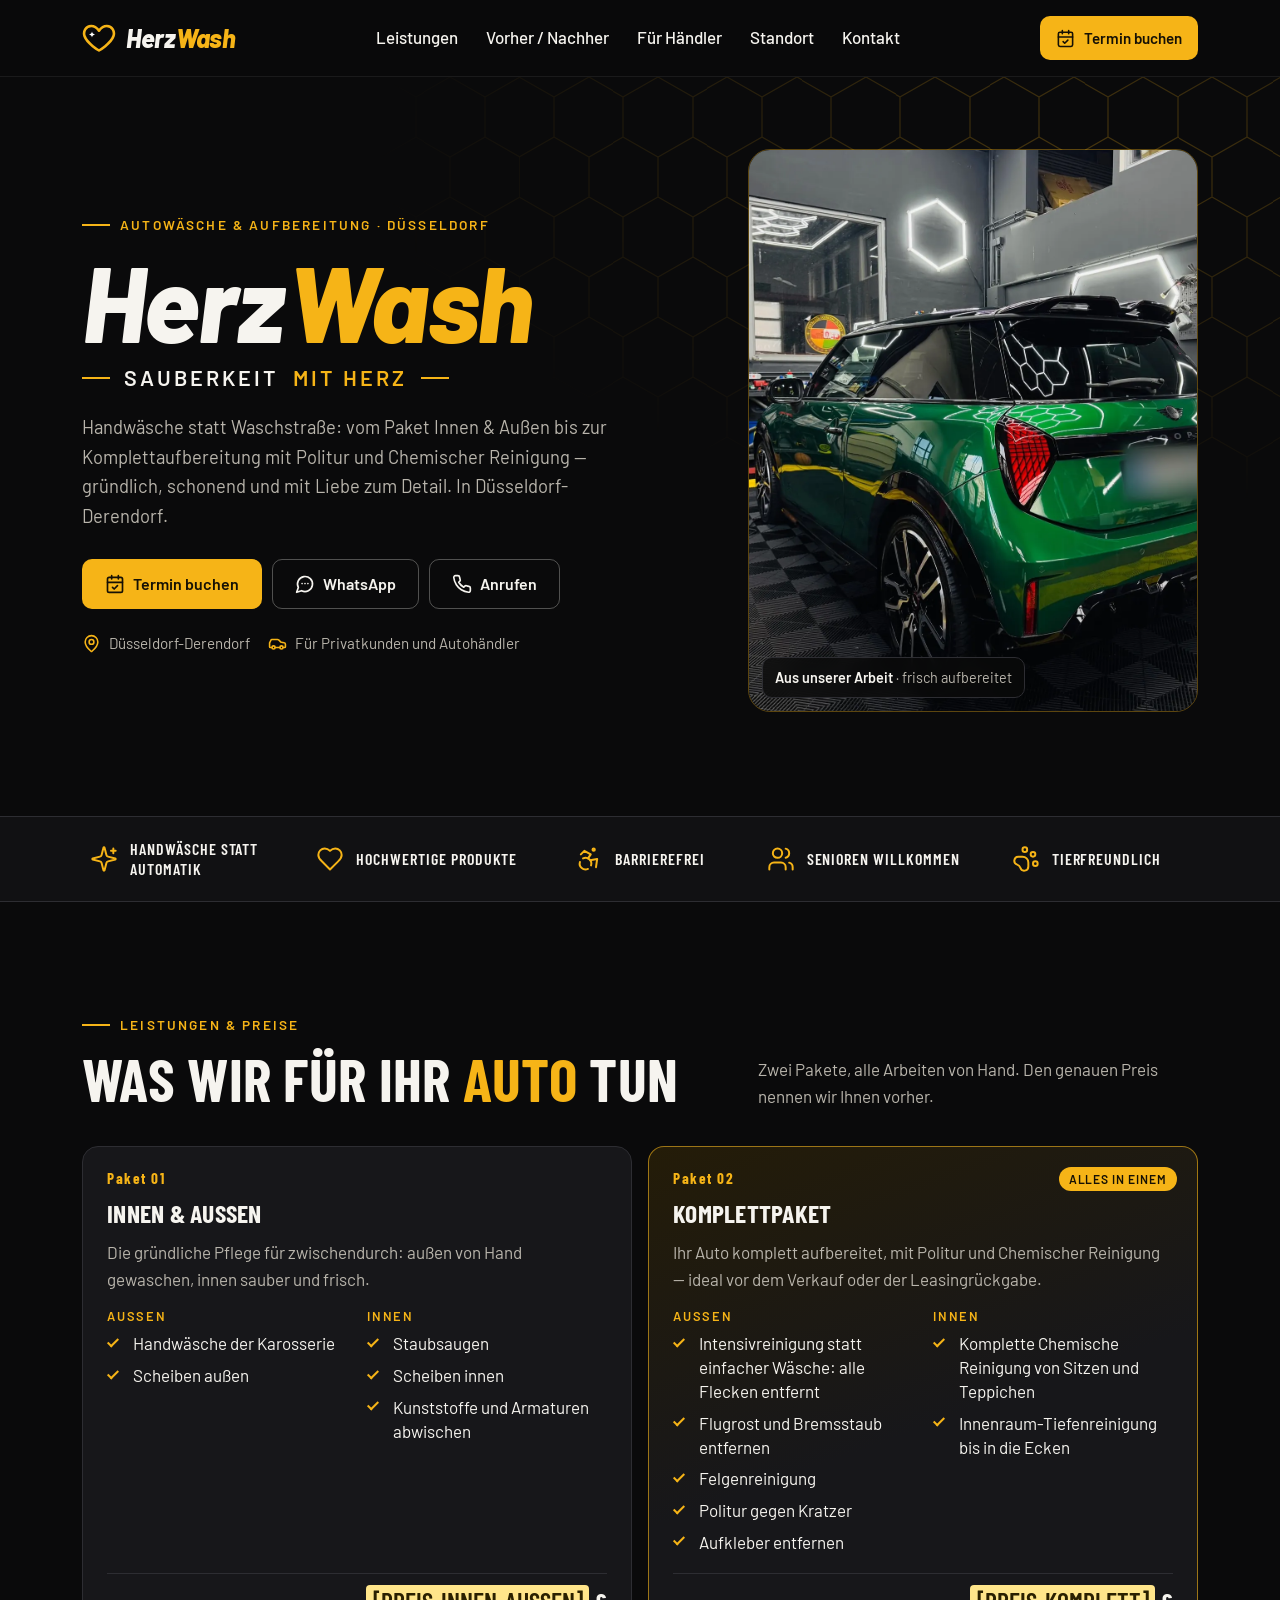
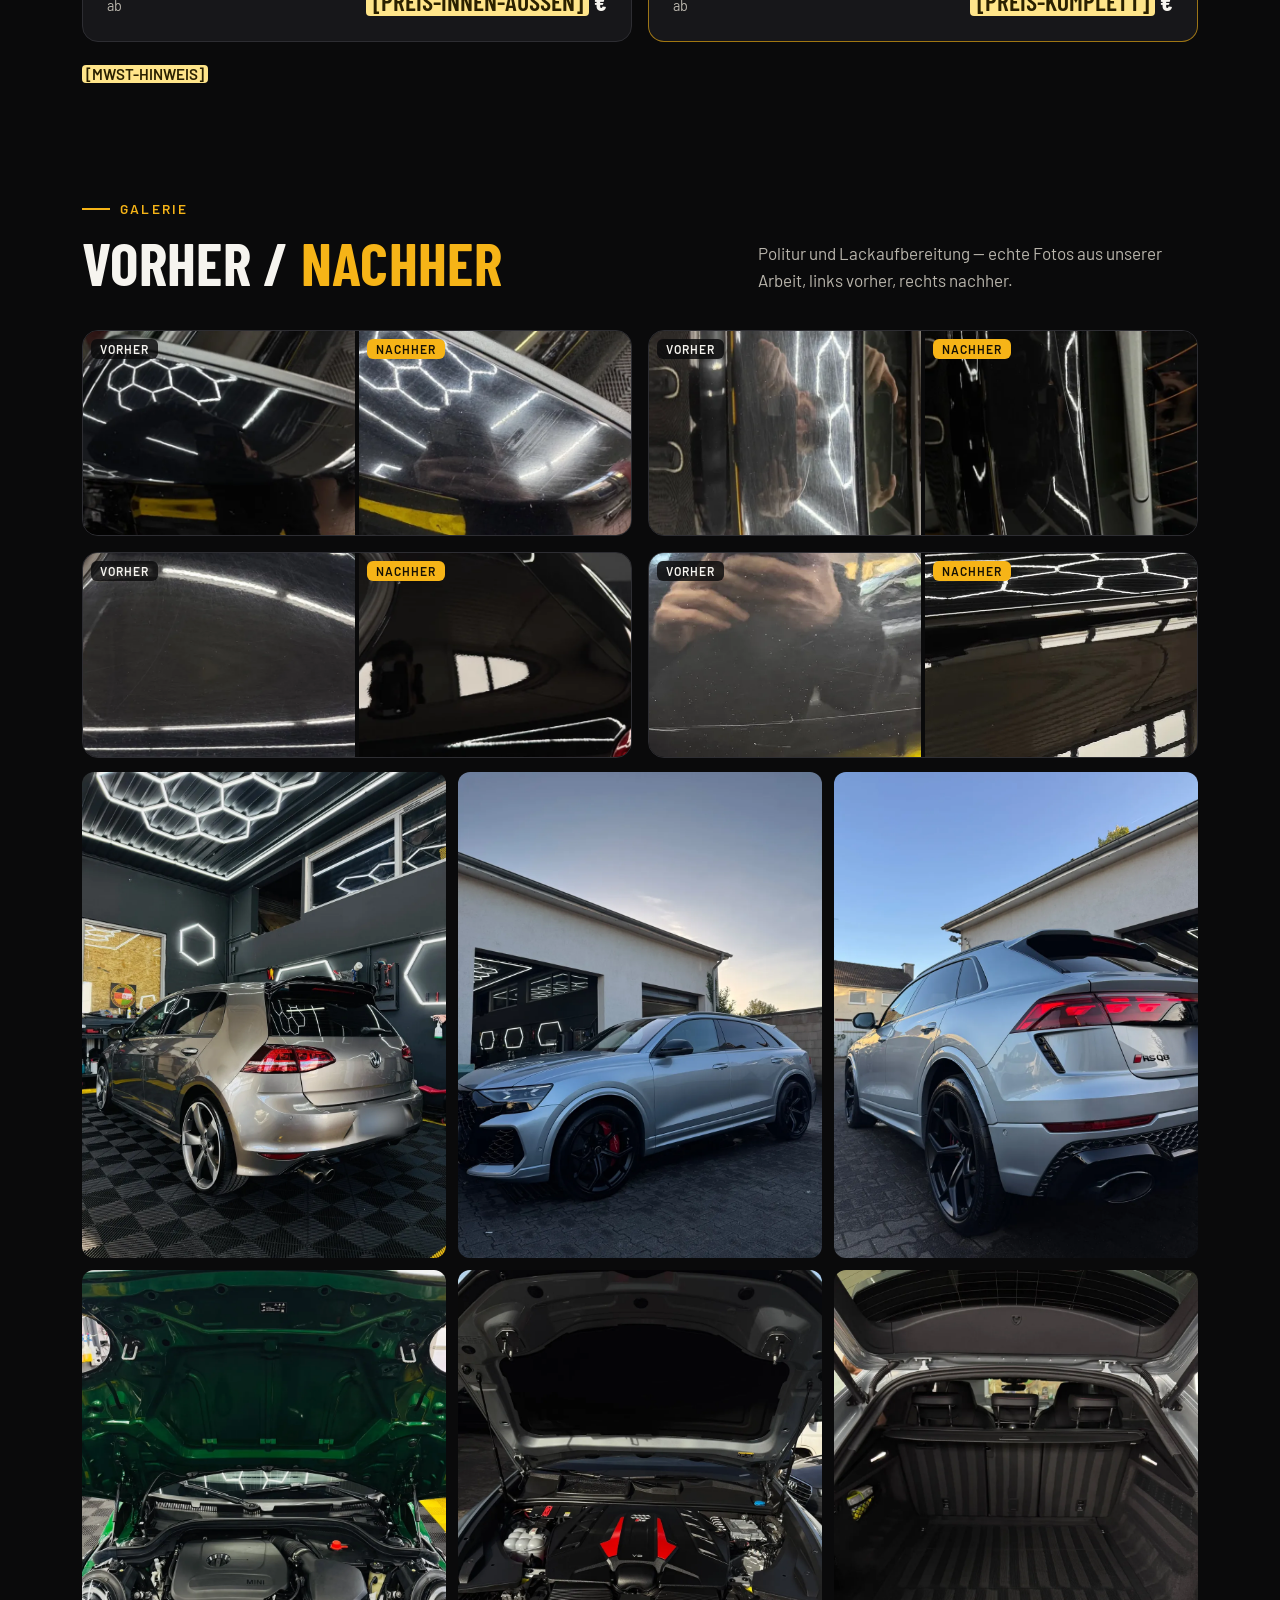
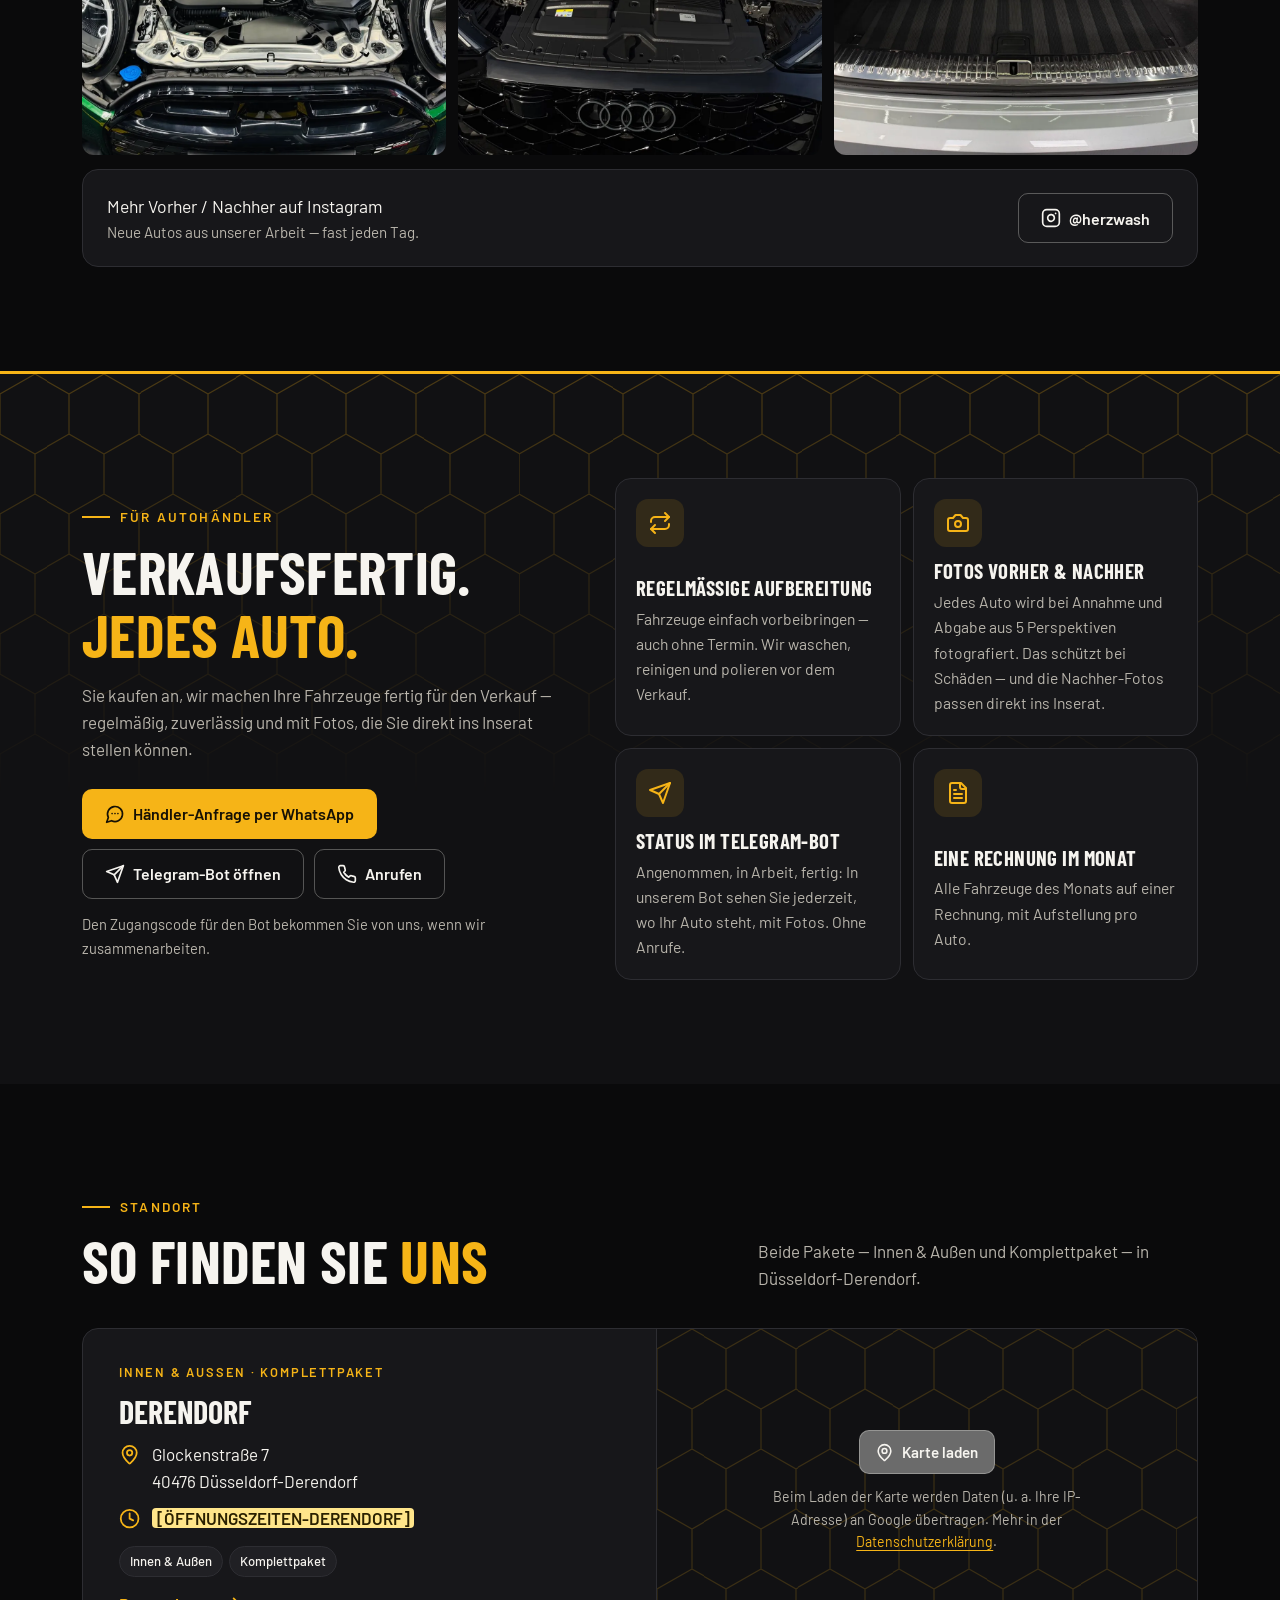
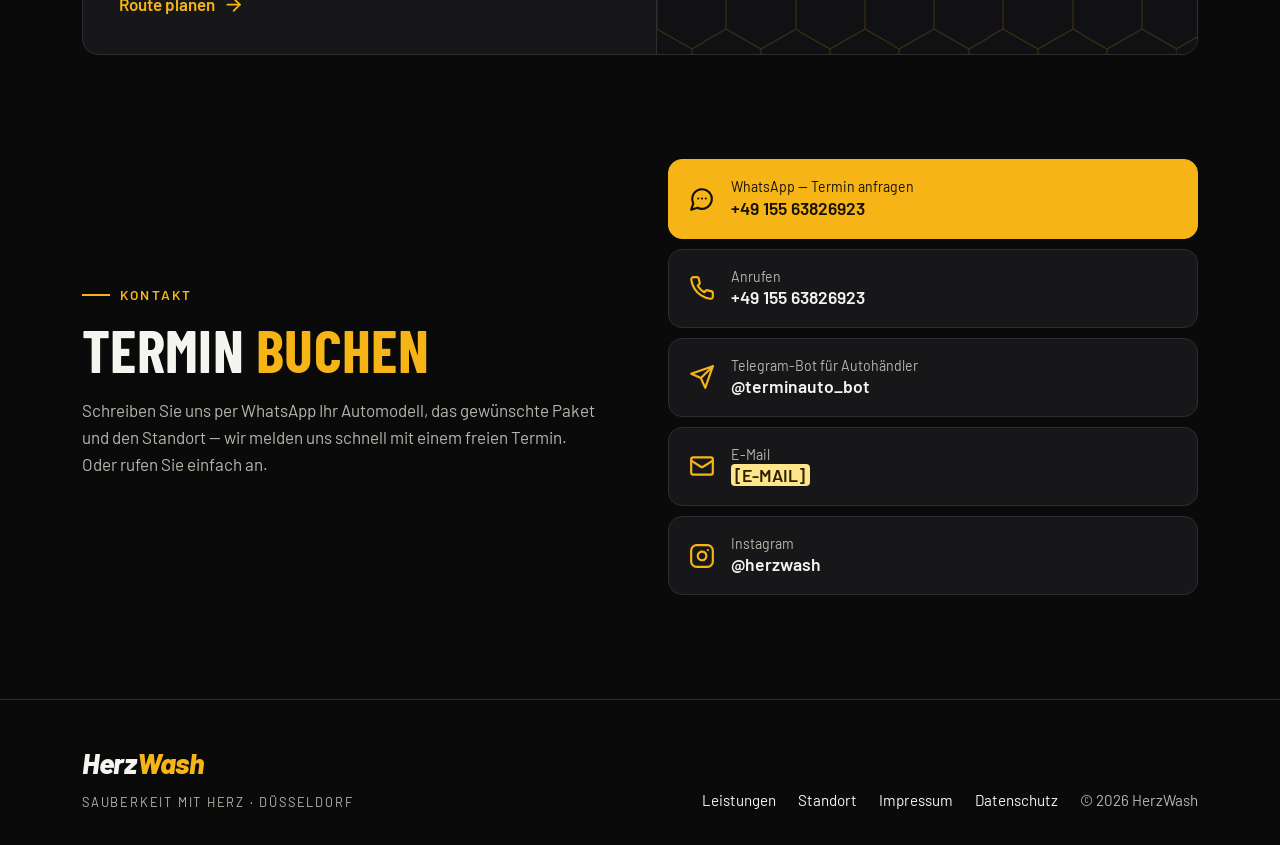
==== index.html @ 07ea606e "One location: Derendorf only Ronsdorfer Str. 4 is being rented out, so its card, map, texts and buil" ====
<!doctype html>
<html lang="de">
<head>
<meta charset="utf-8">
<meta name="viewport" content="width=device-width, initial-scale=1, viewport-fit=cover">
<title>HerzWash — Autowäsche &amp; Aufbereitung in Düsseldorf | Sauberkeit mit Herz</title>
<meta name="description" content="HerzWash in Düsseldorf: Handwäsche statt Waschstraße. Paket Innen &amp; Außen oder Komplettpaket mit Politur und Chemischer Reinigung. In Düsseldorf-Derendorf. Auch für Autohändler.">
<meta name="theme-color" content="#0a0a0b">
<!-- Test version: keep it out of Google until the placeholders are filled. Remove this line at launch. -->
<meta name="robots" content="noindex">
<link rel="icon" href="favicon.svg" type="image/svg+xml">
<!-- [DOMAIN]: after hosting, set the real address here, e.g. https://www.herzwash.de -->
<link rel="canonical" href="https://[DOMAIN]/">
<meta property="og:type" content="website">
<meta property="og:locale" content="de_DE">
<meta property="og:title" content="HerzWash — Sauberkeit mit Herz">
<meta property="og:description" content="Autowäsche und Aufbereitung von Hand in Düsseldorf-Derendorf, auch für Autohändler.">
<meta property="og:image" content="https://[DOMAIN]/img/og-preview.jpg">
<link rel="preload" href="fonts/barlow-latin-800-italic.woff2" as="font" type="font/woff2" crossorigin>
<link rel="preload" href="fonts/barlow-condensed-latin-700-normal.woff2" as="font" type="font/woff2" crossorigin>
<link rel="stylesheet" href="css/style.css">
</head>
<body class="has-action-bar">

<!-- Icon set (paths based on Lucide icons, ISC license) -->
<svg width="0" height="0" style="position:absolute" aria-hidden="true">
  <symbol id="i-phone" viewBox="0 0 24 24"><path d="M22 16.92v3a2 2 0 0 1-2.18 2 19.79 19.79 0 0 1-8.63-3.07 19.5 19.5 0 0 1-6-6 19.79 19.79 0 0 1-3.07-8.67A2 2 0 0 1 4.11 2h3a2 2 0 0 1 2 1.72 12.84 12.84 0 0 0 .7 2.81 2 2 0 0 1-.45 2.11L8.09 9.91a16 16 0 0 0 6 6l1.27-1.27a2 2 0 0 1 2.11-.45 12.84 12.84 0 0 0 2.81.7A2 2 0 0 1 22 16.92z"/></symbol>
  <symbol id="i-chat" viewBox="0 0 24 24"><path d="M7.9 20A9 9 0 1 0 4 16.1L2 22Z"/><path d="M8.5 11.5h.01M12 11.5h.01M15.5 11.5h.01"/></symbol>
  <symbol id="i-calendar" viewBox="0 0 24 24"><rect x="3" y="4" width="18" height="18" rx="2"/><path d="M16 2v4M8 2v4M3 10h18"/><path d="m9 16 2 2 4-4"/></symbol>
  <symbol id="i-pin" viewBox="0 0 24 24"><path d="M20 10c0 4.99-5.54 10.19-7.4 11.8a1 1 0 0 1-1.2 0C9.54 20.19 4 14.99 4 10a8 8 0 0 1 16 0"/><circle cx="12" cy="10" r="3"/></symbol>
  <symbol id="i-clock" viewBox="0 0 24 24"><circle cx="12" cy="12" r="10"/><path d="M12 6v6l4 2"/></symbol>
  <symbol id="i-camera" viewBox="0 0 24 24"><path d="M14.5 4h-5L7 7H4a2 2 0 0 0-2 2v9a2 2 0 0 0 2 2h16a2 2 0 0 0 2-2V9a2 2 0 0 0-2-2h-3l-2.5-3z"/><circle cx="12" cy="13" r="3"/></symbol>
  <symbol id="i-file" viewBox="0 0 24 24"><path d="M15 2H6a2 2 0 0 0-2 2v16a2 2 0 0 0 2 2h12a2 2 0 0 0 2-2V7Z"/><path d="M14 2v4a2 2 0 0 0 2 2h4M16 13H8M16 17H8M10 9H8"/></symbol>
  <symbol id="i-repeat" viewBox="0 0 24 24"><path d="m17 2 4 4-4 4"/><path d="M3 11v-1a4 4 0 0 1 4-4h14"/><path d="m7 22-4-4 4-4"/><path d="M21 13v1a4 4 0 0 1-4 4H3"/></symbol>
  <symbol id="i-send" viewBox="0 0 24 24"><path d="m22 2-7 20-4-9-9-4Z"/><path d="M22 2 11 13"/></symbol>
  <symbol id="i-insta" viewBox="0 0 24 24"><rect x="2" y="2" width="20" height="20" rx="5"/><path d="M16 11.37A4 4 0 1 1 12.63 8 4 4 0 0 1 16 11.37z"/><path d="M17.5 6.5h.01"/></symbol>
  <symbol id="i-mail" viewBox="0 0 24 24"><rect x="2" y="4" width="20" height="16" rx="2"/><path d="m22 7-8.97 5.7a1.94 1.94 0 0 1-2.06 0L2 7"/></symbol>
  <symbol id="i-menu" viewBox="0 0 24 24"><path d="M4 6h16M4 12h16M4 18h16"/></symbol>
  <symbol id="i-close" viewBox="0 0 24 24"><path d="M18 6 6 18M6 6l12 12"/></symbol>
  <symbol id="i-arrow" viewBox="0 0 24 24"><path d="M5 12h14"/><path d="m12 5 7 7-7 7"/></symbol>
  <symbol id="i-heart" viewBox="0 0 24 24"><path d="M19 14c1.49-1.46 3-3.21 3-5.5A5.5 5.5 0 0 0 16.5 3c-1.76 0-3 .5-4.5 2-1.5-1.5-2.74-2-4.5-2A5.5 5.5 0 0 0 2 8.5c0 2.3 1.5 4.05 3 5.5l7 7Z"/></symbol>
  <symbol id="i-sparkles" viewBox="0 0 24 24"><path d="M9.94 15.5A2 2 0 0 0 8.5 14.06l-6.14-1.58a.5.5 0 0 1 0-.96L8.5 9.94A2 2 0 0 0 9.94 8.5l1.58-6.14a.5.5 0 0 1 .96 0l1.58 6.14a2 2 0 0 0 1.44 1.44l6.14 1.58a.5.5 0 0 1 0 .96l-6.14 1.58a2 2 0 0 0-1.44 1.44l-1.58 6.14a.5.5 0 0 1-.96 0z"/><path d="M20 3v4M22 5h-4"/></symbol>
  <symbol id="i-access" viewBox="0 0 24 24"><circle cx="16" cy="4" r="1"/><path d="m18 19 1-7-6 1"/><path d="m5 8 3-3 5.5 3-2.36 3.5"/><path d="M4.24 14.5a5 5 0 0 0 6.88 6"/><path d="M13.76 17.5a5 5 0 0 0-6.88-6"/></symbol>
  <symbol id="i-users" viewBox="0 0 24 24"><path d="M16 21v-2a4 4 0 0 0-4-4H6a4 4 0 0 0-4 4v2"/><circle cx="9" cy="7" r="4"/><path d="M22 21v-2a4 4 0 0 0-3-3.87M16 3.13a4 4 0 0 1 0 7.75"/></symbol>
  <symbol id="i-paw" viewBox="0 0 24 24"><circle cx="11" cy="4" r="2"/><circle cx="18" cy="8" r="2"/><circle cx="20" cy="16" r="2"/><path d="M9 10a5 5 0 0 1 5 5v3.5a3.5 3.5 0 0 1-6.84 1.05Q6.52 17.48 4.46 16.84A3.5 3.5 0 0 1 5.5 10Z"/></symbol>
  <symbol id="i-car" viewBox="0 0 24 24"><path d="M19 17h2c.6 0 1-.4 1-1v-3c0-.9-.7-1.7-1.5-1.9C18.7 10.6 16 10 16 10s-1.3-1.4-2.2-2.3c-.5-.4-1.1-.7-1.8-.7H5c-.6 0-1.1.4-1.4.9l-1.4 2.9A3.7 3.7 0 0 0 2 12v4c0 .6.4 1 1 1h2"/><circle cx="7" cy="17" r="2"/><path d="M9 17h6"/><circle cx="17" cy="17" r="2"/></symbol>
</svg>

<a class="skip-link" href="#main">Zum Inhalt springen</a>

<header class="site-header" id="top">
  <div class="wrap bar">
    <a class="brand" href="#top" aria-label="HerzWash — zur Startseite">
      <svg class="brand-mark" viewBox="0 0 34 30" aria-hidden="true"><path d="M17 27.5S5.2 20.6 2.6 13.3C.9 8.6 3.7 3 9.2 3c3.2 0 5.7 1.8 7.8 4.6C19.1 4.8 21.6 3 24.8 3c5.5 0 8.3 5.6 6.6 10.3C28.8 20.6 17 27.5 17 27.5z" fill="none" stroke="#f6b417" stroke-width="2.6" stroke-linejoin="round"/><path d="M10 8.6c.45 1.9 1.1 2.55 3 3-1.9.45-2.55 1.1-3 3-.45-1.9-1.1-2.55-3-3 1.9-.45 2.55-1.1 3-3z" fill="#fff"/></svg>
      <span class="wm">Herz<b>Wash</b></span>
    </a>
    <nav class="nav" id="nav" aria-label="Hauptmenü">
      <ul>
        <li><a href="#leistungen">Leistungen</a></li>
        <li><a href="#vorher-nachher">Vorher / Nachher</a></li>
        <li><a href="#haendler">Für Händler</a></li>
        <li><a href="#standorte">Standort</a></li>
        <li><a href="#kontakt">Kontakt</a></li>
      </ul>
    </nav>
    <div class="header-actions">
      <a class="btn btn-gold btn-sm btn-book" href="#kontakt"><svg class="icon"><use href="#i-calendar"/></svg>Termin buchen</a>
      <a class="icon-btn call-btn" href="tel:+4915563826923" aria-label="Anrufen"><svg class="icon"><use href="#i-phone"/></svg></a>
      <button class="icon-btn nav-toggle" type="button" aria-controls="nav" aria-expanded="false" aria-label="Menü öffnen">
        <svg class="icon icon-menu"><use href="#i-menu"/></svg>
        <svg class="icon icon-close"><use href="#i-close"/></svg>
      </button>
    </div>
  </div>
</header>

<main id="main">

  <!-- HERO -->
  <section class="hero">
    <div class="wrap hero-inner">
      <div>
        <span class="eyebrow">Autowäsche &amp; Aufbereitung · Düsseldorf</span>
        <h1 class="hero-title">
          <span class="wm">Herz<b>Wash</b></span>
          <span class="tagline">Sauberkeit <em>mit Herz</em></span>
        </h1>
        <p class="lead">Handwäsche statt Waschstraße: vom Paket Innen &amp; Außen bis zur Komplettaufbereitung mit Politur und Chemischer Reinigung — gründlich, schonend und mit Liebe zum Detail. In Düsseldorf-Derendorf.</p>
        <div class="hero-cta">
          <!-- TERMIN-LINK: today WhatsApp; later the Telegram booking bot -->
          <a class="btn btn-gold" href="https://wa.me/4915563826923?text=Hallo%20HerzWash%2C%20ich%20m%C3%B6chte%20einen%20Termin%20buchen." target="_blank" rel="noopener"><svg class="icon"><use href="#i-calendar"/></svg>Termin buchen</a>
          <a class="btn btn-line" href="https://wa.me/4915563826923" target="_blank" rel="noopener"><svg class="icon"><use href="#i-chat"/></svg>WhatsApp</a>
          <a class="btn btn-line" href="tel:+4915563826923"><svg class="icon"><use href="#i-phone"/></svg>Anrufen</a>
        </div>
        <div class="hero-meta">
          <span><svg class="icon"><use href="#i-pin"/></svg>Düsseldorf-Derendorf</span>
          <span><svg class="icon"><use href="#i-car"/></svg>Für Privatkunden und Autohändler</span>
        </div>
      </div>
      <figure class="hero-media">
        <img src="img/hero.webp" width="1077" height="1800" alt="Grüner Mini Cooper nach der Aufbereitung unter sechseckigen LED-Leuchten" fetchpriority="high">
        <figcaption><strong>Aus unserer Arbeit</strong> · frisch aufbereitet</figcaption>
      </figure>
    </div>
  </section>

  <!-- VALUES (from the HerzWash flyer) -->
  <section class="values" aria-label="Was uns ausmacht">
    <div class="wrap">
      <ul>
        <li><svg class="icon"><use href="#i-sparkles"/></svg>Handwäsche statt Automatik</li>
        <li><svg class="icon"><use href="#i-heart"/></svg>Hochwertige Produkte</li>
        <li><svg class="icon"><use href="#i-access"/></svg>Barrierefrei</li>
        <li><svg class="icon"><use href="#i-users"/></svg>Senioren willkommen</li>
        <li><svg class="icon"><use href="#i-paw"/></svg>Tierfreundlich</li>
      </ul>
    </div>
  </section>

  <!-- SERVICES -->
  <section class="section" id="leistungen">
    <div class="wrap">
      <div class="section-head">
        <div>
          <span class="eyebrow">Leistungen &amp; Preise</span>
          <h2 class="h2">Was wir für Ihr <em>Auto</em> tun</h2>
        </div>
        <p>Zwei Pakete, alle Arbeiten von Hand. Den genauen Preis nennen wir Ihnen vorher.</p>
      </div>

      <div class="services">
        <article class="service">
          <span class="no">Paket 01</span>
          <h3>Innen &amp; Außen</h3>
          <p>Die gründliche Pflege für zwischendurch: außen von Hand gewaschen, innen sauber und frisch.</p>
          <div class="pkg">
            <div>
              <h4>Außen</h4>
              <ul class="checks"><li>Handwäsche der Karosserie</li><li>Scheiben außen</li></ul>
            </div>
            <div>
              <h4>Innen</h4>
              <ul class="checks"><li>Staubsaugen</li><li>Scheiben innen</li><li>Kunststoffe und Armaturen abwischen</li></ul>
            </div>
          </div>
                    <div class="price"><span>ab</span><strong>[PREIS-INNEN-AUSSEN] €</strong></div>
        </article>
        <article class="service featured">
          <span class="badge">Alles in einem</span>
          <span class="no">Paket 02</span>
          <h3>Komplettpaket</h3>
          <p>Ihr Auto komplett aufbereitet, mit Politur und Chemischer Reinigung — ideal vor dem Verkauf oder der Leasingrückgabe.</p>
          <div class="pkg">
            <div>
              <h4>Außen</h4>
              <ul class="checks"><li>Intensivreinigung statt einfacher Wäsche: alle Flecken entfernt</li><li>Flugrost und Bremsstaub entfernen</li><li>Felgenreinigung</li><li>Politur gegen Kratzer</li><li>Aufkleber entfernen</li></ul>
            </div>
            <div>
              <h4>Innen</h4>
              <ul class="checks"><li>Komplette Chemische Reinigung von Sitzen und Teppichen</li><li>Innenraum-Tiefenreinigung bis in die Ecken</li></ul>
            </div>
          </div>
                    <div class="price"><span>ab</span><strong>[PREIS-KOMPLETT] €</strong></div>
        </article>
      </div>
      <p class="price-note">[MWST-HINWEIS]</p>
    </div>
  </section>

  <!-- BEFORE / AFTER + GALLERY -->
  <section class="section" id="vorher-nachher" style="padding-top:0">
    <div class="wrap">
      <div class="section-head">
        <div>
          <span class="eyebrow">Galerie</span>
          <h2 class="h2">Vorher / <em>Nachher</em></h2>
        </div>
        <p>Politur und Lackaufbereitung — echte Fotos aus unserer Arbeit, links vorher, rechts nachher.</p>
      </div>

      <div class="ba-list">
        <figure class="ba">
          <figure><img src="img/politur-1-vorher.webp" width="900" height="444" loading="lazy" alt="Außenspiegel mit Kratzern und Swirls vor der Politur"><span class="tag">Vorher</span></figure>
          <figure><img src="img/politur-1-nachher.webp" width="900" height="444" loading="lazy" alt="Derselbe Außenspiegel glänzend nach der Politur"><span class="tag after">Nachher</span></figure>
        </figure>
        <figure class="ba">
          <figure><img src="img/politur-2-vorher.webp" width="900" height="439" loading="lazy" alt="Schwarzer Lack mit feinen Kratzern vor der Politur"><span class="tag">Vorher</span></figure>
          <figure><img src="img/politur-2-nachher.webp" width="900" height="439" loading="lazy" alt="Schwarzer Lack tiefglänzend nach der Politur"><span class="tag after">Nachher</span></figure>
        </figure>
        <figure class="ba">
          <figure><img src="img/politur-3-vorher.webp" width="900" height="499" loading="lazy" alt="Seitenteil mit Kratzern und mattem Lack vor der Politur"><span class="tag">Vorher</span></figure>
          <figure><img src="img/politur-3-nachher.webp" width="900" height="499" loading="lazy" alt="Seitenteil spiegelt nach der Politur"><span class="tag after">Nachher</span></figure>
        </figure>
        <figure class="ba">
          <figure><img src="img/politur-4-vorher.webp" width="900" height="385" loading="lazy" alt="Heckklappe mit Kratzer am Rücklicht vor der Politur"><span class="tag">Vorher</span></figure>
          <figure><img src="img/politur-4-nachher.webp" width="900" height="385" loading="lazy" alt="Heckklappe ohne sichtbare Kratzer nach der Politur"><span class="tag after">Nachher</span></figure>
        </figure>
      </div>

      <div class="gallery">
        <figure><img src="img/studio-golf.webp" width="1050" height="1400" loading="lazy" alt="VW Golf nach der Aufbereitung"></figure>
        <figure><img src="img/rsq8-front.webp" width="1050" height="1400" loading="lazy" alt="Audi RS Q8 nach der Aufbereitung"></figure>
        <figure><img src="img/rsq8-heck.webp" width="1050" height="1400" loading="lazy" alt="Audi RS Q8 von hinten, frisch gereinigt"></figure>
        <figure><img src="img/motor-mini.webp" width="1112" height="1400" loading="lazy" alt="Sauberer Motorraum eines Mini Cooper"></figure>
        <figure><img src="img/motor-rsq8.webp" width="1050" height="1400" loading="lazy" alt="Sauberer Motorraum eines Audi RS Q8"></figure>
        <figure><img src="img/kofferraum.webp" width="1050" height="1400" loading="lazy" alt="Gereinigter Kofferraum eines Audi"></figure>
      </div>

      <div class="insta">
        <p>Mehr Vorher / Nachher auf Instagram <span>Neue Autos aus unserer Arbeit — fast jeden Tag.</span></p>
        <a class="btn btn-line" href="https://www.instagram.com/herzwash/" target="_blank" rel="noopener"><svg class="icon"><use href="#i-insta"/></svg>@herzwash</a>
      </div>
    </div>
  </section>

  <!-- DEALERS -->
  <section class="section dealers" id="haendler">
    <div class="wrap dealers-inner">
      <div class="dealers-copy">
        <span class="eyebrow">Für Autohändler</span>
        <h2 class="h2">Verkaufsfertig. <em>Jedes Auto.</em></h2>
        <p>Sie kaufen an, wir machen Ihre Fahrzeuge fertig für den Verkauf — regelmäßig, zuverlässig und mit Fotos, die Sie direkt ins Inserat stellen können.</p>
        <div class="btns">
          <a class="btn btn-gold" href="https://wa.me/4915563826923?text=Hallo%20HerzWash%2C%20wir%20sind%20ein%20Autohandel%20und%20interessieren%20uns%20f%C3%BCr%20die%20regelm%C3%A4%C3%9Fige%20Aufbereitung%20unserer%20Fahrzeuge." target="_blank" rel="noopener"><svg class="icon"><use href="#i-chat"/></svg>Händler-Anfrage per WhatsApp</a>
          <a class="btn btn-line" href="https://t.me/terminauto_bot" target="_blank" rel="noopener"><svg class="icon"><use href="#i-send"/></svg>Telegram-Bot öffnen</a>
          <a class="btn btn-line" href="tel:+4915563826923"><svg class="icon"><use href="#i-phone"/></svg>Anrufen</a>
        </div>
        <p class="note">Den Zugangscode für den Bot bekommen Sie von uns, wenn wir zusammenarbeiten.</p>
      </div>
      <div class="features">
        <div class="feature">
          <span class="icon-wrap"><svg class="icon"><use href="#i-repeat"/></svg></span>
          <h3>Regelmäßige Aufbereitung</h3>
          <p>Fahrzeuge einfach vorbeibringen — auch ohne Termin. Wir waschen, reinigen und polieren vor dem Verkauf.</p>
        </div>
        <div class="feature">
          <span class="icon-wrap"><svg class="icon"><use href="#i-camera"/></svg></span>
          <h3>Fotos vorher &amp; nachher</h3>
          <p>Jedes Auto wird bei Annahme und Abgabe aus 5 Perspektiven fotografiert. Das schützt bei Schäden — und die Nachher-Fotos passen direkt ins Inserat.</p>
        </div>
        <div class="feature">
          <span class="icon-wrap"><svg class="icon"><use href="#i-send"/></svg></span>
          <h3>Status im Telegram-Bot</h3>
          <p>Angenommen, in Arbeit, fertig: In unserem Bot sehen Sie jederzeit, wo Ihr Auto steht, mit Fotos. Ohne Anrufe.</p>
        </div>
        <div class="feature">
          <span class="icon-wrap"><svg class="icon"><use href="#i-file"/></svg></span>
          <h3>Eine Rechnung im Monat</h3>
          <p>Alle Fahrzeuge des Monats auf einer Rechnung, mit Aufstellung pro Auto.</p>
        </div>
      </div>
    </div>
  </section>

  <!-- LOCATIONS -->
  <section class="section" id="standorte">
    <div class="wrap">
      <div class="section-head">
        <div>
          <span class="eyebrow">Standort</span>
          <h2 class="h2">So finden Sie <em>uns</em></h2>
        </div>
        <p>Beide Pakete — Innen &amp; Außen und Komplettpaket — in Düsseldorf-Derendorf.</p>
      </div>

      <div class="locations">
        <article class="location wide">
          <div class="location-body">
            <span class="kicker">Innen &amp; Außen · Komplettpaket</span>
            <h3>Derendorf</h3>
            <ul class="info">
              <li><svg class="icon"><use href="#i-pin"/></svg><span>Glockenstraße 7<br>40476 Düsseldorf-Derendorf</span></li>
              <li><svg class="icon"><use href="#i-clock"/></svg><span>[ÖFFNUNGSZEITEN-DERENDORF]</span></li>
            </ul>
            <ul class="chips" aria-label="Leistungen in Derendorf"><li>Innen &amp; Außen</li><li>Komplettpaket</li></ul>
            <a class="route" href="https://www.google.com/maps/dir/?api=1&amp;destination=Glockenstra%C3%9Fe%207%2C%2040476%20D%C3%BCsseldorf" target="_blank" rel="noopener">Route planen <svg class="icon"><use href="#i-arrow"/></svg></a>
          </div>
          <div class="map" data-map-src="https://www.google.com/maps?q=Glockenstra%C3%9Fe%207%2C%2040476%20D%C3%BCsseldorf&amp;output=embed" data-map-title="Karte: HerzWash Derendorf, Glockenstraße 7">
            <div class="map-consent">
              <button class="btn btn-line btn-sm" type="button"><svg class="icon"><use href="#i-pin"/></svg>Karte laden</button>
              <p>Beim Laden der Karte werden Daten (u. a. Ihre IP-Adresse) an Google übertragen. Mehr in der <a href="datenschutz.html#google-maps">Datenschutzerklärung</a>.</p>
            </div>
          </div>
        </article>
      </div>
    </div>
  </section>

  <!-- CONTACT / BOOKING -->
  <section class="section" id="kontakt" style="padding-top:0">
    <div class="wrap contact-inner">
      <div class="contact-copy">
        <span class="eyebrow">Kontakt</span>
        <h2 class="h2">Termin <em>buchen</em></h2>
        <p>Schreiben Sie uns per WhatsApp Ihr Automodell, das gewünschte Paket und den Standort — wir melden uns schnell mit einem freien Termin. Oder rufen Sie einfach an.</p>
      </div>
      <div class="contact-list">
        <a class="contact-link primary" href="https://wa.me/4915563826923?text=Hallo%20HerzWash%2C%20ich%20m%C3%B6chte%20einen%20Termin%20buchen." target="_blank" rel="noopener">
          <svg class="icon"><use href="#i-chat"/></svg><span><small>WhatsApp — Termin anfragen</small><strong>+49 155 63826923</strong></span>
        </a>
        <a class="contact-link" href="tel:+4915563826923">
          <svg class="icon"><use href="#i-phone"/></svg><span><small>Anrufen</small><strong>+49 155 63826923</strong></span>
        </a>
        <a class="contact-link" href="https://t.me/terminauto_bot" target="_blank" rel="noopener">
          <svg class="icon"><use href="#i-send"/></svg><span><small>Telegram-Bot für Autohändler</small><strong>@terminauto_bot</strong></span>
        </a>
        <a class="contact-link" href="mailto:[E-MAIL]">
          <svg class="icon"><use href="#i-mail"/></svg><span><small>E-Mail</small><strong>[E-MAIL]</strong></span>
        </a>
        <a class="contact-link" href="https://www.instagram.com/herzwash/" target="_blank" rel="noopener">
          <svg class="icon"><use href="#i-insta"/></svg><span><small>Instagram</small><strong>@herzwash</strong></span>
        </a>
      </div>
    </div>
  </section>

</main>

<footer class="site-footer">
  <div class="wrap footer-inner">
    <div class="footer-brand">
      <span class="wm">Herz<b>Wash</b></span>
      <p>Sauberkeit mit Herz · Düsseldorf</p>
    </div>
    <nav class="footer-links" aria-label="Rechtliches">
      <a href="#leistungen">Leistungen</a>
      <a href="#standorte">Standort</a>
      <a href="impressum.html">Impressum</a>
      <a href="datenschutz.html">Datenschutz</a>
      <span>© 2026 HerzWash</span>
    </nav>
  </div>
</footer>

<nav class="action-bar" aria-label="Schnellkontakt">
  <a href="tel:+4915563826923"><svg class="icon"><use href="#i-phone"/></svg>Anrufen</a>
  <a href="https://wa.me/4915563826923" target="_blank" rel="noopener"><svg class="icon"><use href="#i-chat"/></svg>WhatsApp</a>
  <a class="primary" href="https://wa.me/4915563826923?text=Hallo%20HerzWash%2C%20ich%20m%C3%B6chte%20einen%20Termin%20buchen." target="_blank" rel="noopener"><svg class="icon"><use href="#i-calendar"/></svg>Termin</a>
</nav>

<script src="js/main.js"></script>
</body>
</html>
---- css/style.css ----
/* HerzWash — site styles. Mobile first; fonts are self-hosted (no Google CDN). */

@font-face { font-family: "Barlow"; src: url("../fonts/barlow-latin-400-normal.woff2") format("woff2"); font-weight: 400; font-style: normal; font-display: swap; }
@font-face { font-family: "Barlow"; src: url("../fonts/barlow-latin-500-normal.woff2") format("woff2"); font-weight: 500; font-style: normal; font-display: swap; }
@font-face { font-family: "Barlow"; src: url("../fonts/barlow-latin-600-normal.woff2") format("woff2"); font-weight: 600; font-style: normal; font-display: swap; }
@font-face { font-family: "Barlow"; src: url("../fonts/barlow-latin-800-italic.woff2") format("woff2"); font-weight: 800; font-style: italic; font-display: swap; }
@font-face { font-family: "Barlow Condensed"; src: url("../fonts/barlow-condensed-latin-600-normal.woff2") format("woff2"); font-weight: 600; font-style: normal; font-display: swap; }
@font-face { font-family: "Barlow Condensed"; src: url("../fonts/barlow-condensed-latin-700-normal.woff2") format("woff2"); font-weight: 700; font-style: normal; font-display: swap; }
@font-face { font-family: "Barlow Condensed"; src: url("../fonts/barlow-condensed-latin-800-normal.woff2") format("woff2"); font-weight: 800; font-style: normal; font-display: swap; }

:root {
  --bg: #0a0a0b;
  --bg-2: #111113;
  --surface: #17171a;
  --surface-2: #202024;
  --line: #2d2d32;
  --text: #f6f4ef;
  --muted: #b9b5ac;
  --gold: #f6b417;
  --gold-2: #ffc94a;
  --gold-ink: #161105;
  --radius: 16px;
  --wrap: 1180px;
  --gutter: 20px;
  --header-h: 64px;
  --font: "Barlow", system-ui, -apple-system, "Segoe UI", sans-serif;
  --font-cond: "Barlow Condensed", "Arial Narrow", sans-serif;
  --hex: url("data:image/svg+xml,%3Csvg xmlns='http://www.w3.org/2000/svg' width='34.64' height='60' viewBox='0 0 34.64 60'%3E%3Cpath d='M17.32 0L34.64 10V30L17.32 40L0 30V10ZM17.32 40V60' fill='none' stroke='%23f6b417' stroke-width='.6'/%3E%3C/svg%3E");
  color-scheme: dark;
}

*, *::before, *::after { box-sizing: border-box; }
html { scroll-behavior: smooth; scroll-padding-top: calc(var(--header-h) + 12px); -webkit-text-size-adjust: 100%; }
body {
  margin: 0;
  background: var(--bg);
  color: var(--text);
  font-family: var(--font);
  font-size: 1.0625rem;
  line-height: 1.6;
  -webkit-font-smoothing: antialiased;
}
img { display: block; max-width: 100%; height: auto; }
a { color: var(--gold); text-underline-offset: 3px; }
a:hover { color: var(--gold-2); }
:focus-visible { outline: 2px solid var(--gold); outline-offset: 3px; border-radius: 4px; }
h1, h2, h3 { margin: 0; line-height: 1.05; }
p { margin: 0; }
ul { margin: 0; padding: 0; list-style: none; }

.wrap { width: 100%; max-width: var(--wrap); margin: 0 auto; padding: 0 var(--gutter); }

.skip-link { position: absolute; left: 12px; top: -60px; z-index: 100; background: var(--gold); color: var(--gold-ink); padding: 10px 16px; border-radius: 8px; font-weight: 600; }
.skip-link:focus { top: 12px; }

.icon { width: 1.25em; height: 1.25em; flex: none; fill: none; stroke: currentColor; stroke-width: 2; stroke-linecap: round; stroke-linejoin: round; }

/* Wordmark: "Herz" white, "Wash" gold — like the logo */
.wm { font-family: var(--font); font-weight: 800; font-style: italic; letter-spacing: -0.015em; color: var(--text); white-space: nowrap; }
.wm b { color: var(--gold); font-weight: 800; margin-left: 0.03em; }

/* Placeholders like [PREIS-AUSSEN] are highlighted by js/main.js until they are replaced */
mark.ph { background: #ffe58a; color: #2a2000; border-radius: 4px; padding: 0 0.25em; font-style: normal; font-weight: 600; }

/* Buttons */
.btn {
  display: inline-flex; align-items: center; justify-content: center; gap: 0.55em;
  min-height: 50px; padding: 0.75em 1.35em;
  border-radius: 10px; border: 1.5px solid transparent;
  font: 600 1rem/1.2 var(--font); text-decoration: none; cursor: pointer;
  transition: background-color .2s, border-color .2s, color .2s, transform .2s;
}
.btn:active { transform: translateY(1px); }
.btn-gold { background: var(--gold); color: var(--gold-ink); }
.btn-gold:hover { background: var(--gold-2); color: var(--gold-ink); }
.btn-line { border-color: rgba(246, 244, 239, 0.3); color: var(--text); }
.btn-line:hover { border-color: var(--gold); color: var(--text); }
.btn-sm { min-height: 44px; padding: 0.55em 1em; font-size: 0.95rem; }

/* Section basics */
.section { padding: 72px 0; }
.eyebrow {
  display: inline-flex; align-items: center; gap: 10px;
  font: 600 0.85rem/1.2 var(--font); letter-spacing: 0.16em; text-transform: uppercase; color: var(--gold);
}
.eyebrow::before { content: ""; width: 28px; height: 2px; background: var(--gold); }
.h2 {
  font-family: var(--font-cond); font-weight: 700; text-transform: uppercase;
  font-size: clamp(2.25rem, 8vw, 3.75rem); letter-spacing: 0.005em; margin-top: 14px;
}
.h2 em { font-style: normal; color: var(--gold); }
.section-head { display: grid; gap: 16px; margin-bottom: 36px; }
.section-head p { color: var(--muted); max-width: 620px; }

/* Header */
.site-header {
  position: sticky; top: 0; z-index: 50;
  background: rgba(10, 10, 11, 0.86);
  -webkit-backdrop-filter: blur(12px); backdrop-filter: blur(12px);
  border-bottom: 1px solid rgba(255, 255, 255, 0.07);
}
.bar { height: var(--header-h); display: flex; align-items: center; justify-content: space-between; gap: 16px; }
.brand { display: inline-flex; align-items: center; gap: 10px; text-decoration: none; }
.brand-mark { width: 34px; height: 30px; flex: none; }
.brand .wm { font-size: 1.6rem; line-height: 1; }
.nav { display: none; }
.nav a { color: var(--text); text-decoration: none; font-weight: 500; }
.nav a:hover { color: var(--gold); }
.header-actions { display: flex; align-items: center; gap: 8px; }
.header-actions .btn-book { display: none; }
.icon-btn {
  display: inline-grid; place-items: center; width: 44px; height: 44px;
  border-radius: 10px; border: 1.5px solid rgba(246, 244, 239, 0.22);
  background: transparent; color: var(--text); cursor: pointer;
}
.icon-btn:hover { border-color: var(--gold); color: var(--gold); }
.nav-open .nav {
  display: block; position: absolute; left: 0; right: 0; top: var(--header-h);
  background: var(--bg); border-bottom: 1px solid var(--line); padding: 8px var(--gutter) 20px;
}
.nav-open .nav ul { display: grid; }
.nav-open .nav a { display: block; padding: 14px 0; border-bottom: 1px solid var(--line); font-size: 1.15rem; }
.nav-toggle .icon-close { display: none; }
.nav-open .nav-toggle .icon-close { display: block; }
.nav-open .nav-toggle .icon-menu { display: none; }

/* Hero */
.hero { position: relative; overflow: hidden; padding: 40px 0 64px; isolation: isolate; }
.hero::before {
  content: ""; position: absolute; inset: 0; z-index: -1;
  background: var(--hex) 0 0 / 69.28px 120px;
  opacity: 0.25;
  -webkit-mask-image: radial-gradient(ellipse 80% 70% at 85% 10%, #000 0%, transparent 70%);
  mask-image: radial-gradient(ellipse 80% 70% at 85% 10%, #000 0%, transparent 70%);
}
.hero-inner { display: grid; gap: 36px; align-items: center; }
.hero-title { margin-top: 18px; }
.hero-title .wm { display: block; font-size: clamp(3.4rem, 17vw, 6.6rem); line-height: 0.95; }
.tagline {
  display: flex; align-items: center; gap: 14px; margin-top: 14px;
  font: 600 clamp(1rem, 4.4vw, 1.35rem)/1.2 var(--font); letter-spacing: 0.14em; text-transform: uppercase;
}
.tagline::before, .tagline::after { content: ""; height: 2px; width: 28px; background: var(--gold); flex: none; }
.tagline em { font-style: normal; color: var(--gold); }
.lead { margin-top: 22px; font-size: 1.15rem; color: var(--muted); max-width: 560px; }
.hero-cta { display: grid; gap: 10px; margin-top: 28px; }
.hero-meta { display: flex; flex-wrap: wrap; gap: 8px 18px; margin-top: 22px; color: var(--muted); font-size: 0.95rem; }
.hero-meta span { display: inline-flex; align-items: center; gap: 8px; }
.hero-meta .icon { color: var(--gold); }
.hero-media { position: relative; margin: 0; }
.hero-media img {
  width: 100%; aspect-ratio: 4 / 5; object-fit: cover; object-position: 50% 70%;
  border-radius: 22px; border: 1px solid rgba(246, 180, 23, 0.35);
}
.hero-media figcaption {
  position: absolute; left: 14px; bottom: 14px;
  background: rgba(10, 10, 11, 0.8); -webkit-backdrop-filter: blur(6px); backdrop-filter: blur(6px);
  border: 1px solid var(--line); border-radius: 10px; padding: 8px 12px; font-size: 0.9rem; color: var(--muted);
}
.hero-media figcaption strong { color: var(--text); font-weight: 600; }

/* Values strip (from the HerzWash flyer) */
.values { border-block: 1px solid var(--line); background: var(--bg-2); }
.values ul { display: grid; grid-template-columns: repeat(2, minmax(0, 1fr)); gap: 0; }
.values li {
  display: flex; align-items: center; gap: 12px; padding: 18px 8px;
  font: 600 1rem/1.25 var(--font-cond); letter-spacing: 0.06em; text-transform: uppercase;
}
.values li .icon { width: 28px; height: 28px; color: var(--gold); stroke-width: 1.7; }
.values li:last-child { grid-column: 1 / -1; }

/* Services */
.services { display: grid; gap: 14px; }
.service {
  position: relative; display: flex; flex-direction: column; gap: 12px;
  background: var(--surface); border: 1px solid var(--line); border-radius: var(--radius); padding: 24px;
}
.service h3 { font: 700 1.6rem/1.1 var(--font-cond); text-transform: uppercase; letter-spacing: 0.01em; }
.service p { color: var(--muted); }
.service .no { font: 700 0.95rem/1 var(--font-cond); color: var(--gold); letter-spacing: 0.1em; }
.chips { display: flex; flex-wrap: wrap; gap: 6px; }
.chips li { font-size: 0.82rem; font-weight: 500; padding: 4px 10px; border-radius: 999px; background: var(--surface-2); border: 1px solid var(--line); color: var(--text); }
.price { display: flex; align-items: baseline; justify-content: space-between; gap: 12px; border-top: 1px solid var(--line); padding-top: 14px; }
.price span { color: var(--muted); font-size: 0.9rem; }
.price strong { font: 700 1.6rem/1 var(--font-cond); color: var(--text); }
.pkg { display: grid; gap: 16px; padding: 4px 0 6px; flex-grow: 1; align-content: start; }
.pkg h4 { margin: 0 0 8px; font: 600 0.8rem/1.2 var(--font); letter-spacing: 0.14em; text-transform: uppercase; color: var(--gold); }
.checks { display: grid; gap: 8px; }
.checks li { position: relative; padding-left: 26px; line-height: 1.4; }
.checks li::before {
  content: ""; position: absolute; left: 3px; top: 0.2em; width: 6px; height: 11px;
  border: solid var(--gold); border-width: 0 2.5px 2.5px 0; transform: rotate(45deg);
}
.service.featured { background: linear-gradient(160deg, #241c08 0%, var(--surface) 55%); border-color: rgba(246, 180, 23, 0.6); }
.badge { position: absolute; top: 20px; right: 20px; background: var(--gold); color: var(--gold-ink); font: 700 0.75rem/1 var(--font); letter-spacing: 0.08em; text-transform: uppercase; padding: 6px 10px; border-radius: 999px; }
.price-note { margin-top: 20px; color: var(--muted); font-size: 0.95rem; }

/* Before / after */
.ba-list { display: grid; gap: 14px; }
.ba { display: grid; grid-template-columns: 1fr 1fr; gap: 4px; border-radius: var(--radius); overflow: hidden; border: 1px solid var(--line); margin: 0; }
.ba figure { position: relative; margin: 0; }
.ba img { width: 100%; height: 100%; aspect-ratio: 1 / 1; object-fit: cover; }
.ba .tag {
  position: absolute; left: 8px; top: 8px; padding: 4px 9px; border-radius: 6px;
  font: 700 0.75rem/1 var(--font); letter-spacing: 0.08em; text-transform: uppercase;
  background: rgba(10, 10, 11, 0.82); color: var(--text);
}
.ba .tag.after { background: var(--gold); color: var(--gold-ink); }

.gallery { display: grid; grid-template-columns: repeat(2, minmax(0, 1fr)); gap: 8px; margin-top: 14px; }
.gallery figure { margin: 0; border-radius: 12px; overflow: hidden; background: var(--surface); }
.gallery img { width: 100%; aspect-ratio: 3 / 4; object-fit: cover; transition: transform .5s; }
.gallery figure:hover img { transform: scale(1.03); }
.gallery .wide { grid-column: 1 / -1; }
.gallery .wide img { aspect-ratio: 4 / 3; }
.insta {
  display: flex; flex-wrap: wrap; align-items: center; justify-content: space-between; gap: 16px;
  margin-top: 14px; padding: 22px 24px; border-radius: var(--radius);
  background: var(--surface); border: 1px solid var(--line);
}
.insta p { font-size: 1.1rem; }
.insta p span { color: var(--muted); display: block; font-size: 0.95rem; }

/* Dealers */
.dealers { background: var(--bg-2); border-top: 3px solid var(--gold); position: relative; overflow: hidden; isolation: isolate; }
.dealers::before {
  content: ""; position: absolute; inset: 0; z-index: -1;
  background: var(--hex) 0 0 / 69.28px 120px; opacity: 0.25;
  -webkit-mask-image: linear-gradient(to bottom, #000, transparent 60%);
  mask-image: linear-gradient(to bottom, #000, transparent 60%);
}
.dealers-inner { display: grid; gap: 32px; }
.dealers-copy p { color: var(--muted); margin-top: 16px; max-width: 520px; }
.dealers-copy .btns { display: grid; gap: 10px; margin-top: 26px; }
.dealers-copy .note { margin-top: 14px; font-size: 0.92rem; }
.features { display: grid; gap: 12px; }
.feature { display: grid; grid-template-columns: auto 1fr; gap: 6px 16px; background: var(--surface); border: 1px solid var(--line); border-radius: var(--radius); padding: 20px; }
.feature .icon-wrap { grid-row: span 2; display: grid; place-items: center; width: 48px; height: 48px; border-radius: 12px; background: rgba(246, 180, 23, 0.12); color: var(--gold); }
.feature .icon-wrap .icon { width: 24px; height: 24px; }
.feature h3 { font: 700 1.3rem/1.15 var(--font-cond); text-transform: uppercase; letter-spacing: 0.02em; align-self: end; }
.feature p { color: var(--muted); font-size: 0.98rem; }

/* Locations */
.locations { display: grid; gap: 16px; }
.location { background: var(--surface); border: 1px solid var(--line); border-radius: var(--radius); overflow: hidden; display: flex; flex-direction: column; }
.location-body { padding: 24px; display: grid; gap: 14px; }
.location .kicker { font: 600 0.8rem/1.2 var(--font); letter-spacing: 0.14em; text-transform: uppercase; color: var(--gold); }
.location h3 { font: 700 2rem/1 var(--font-cond); text-transform: uppercase; }
.info { display: grid; gap: 10px; }
.info li { display: grid; grid-template-columns: auto 1fr; gap: 12px; align-items: start; }
.info .icon { color: var(--gold); margin-top: 3px; }
.map {
  position: relative; margin-top: auto; aspect-ratio: 16 / 10; min-height: 220px; isolation: isolate;
  background: var(--bg-2); border-top: 1px solid var(--line);
  display: grid; place-items: center; text-align: center; padding: 20px;
}
.map::before { content: ""; position: absolute; inset: 0; z-index: -1; background: var(--hex) 0 0 / 69.28px 120px; opacity: 0.18; }
.map iframe { position: absolute; inset: 0; width: 100%; height: 100%; border: 0; }
.map-consent { display: grid; gap: 12px; justify-items: center; max-width: 340px; }
.map-consent p { font-size: 0.88rem; color: var(--muted); }
.location .route { display: inline-flex; align-items: center; gap: 8px; font-weight: 600; text-decoration: none; }

/* Contact */
.contact-inner { display: grid; gap: 32px; }
.contact-copy p { color: var(--muted); margin-top: 16px; max-width: 520px; }
.contact-list { display: grid; gap: 10px; }
.contact-link {
  display: flex; align-items: center; gap: 16px; padding: 18px 20px; border-radius: 14px;
  background: var(--surface); border: 1px solid var(--line); color: var(--text); text-decoration: none;
  transition: border-color .2s;
}
.contact-link:hover { border-color: var(--gold); color: var(--text); }
.contact-link .icon { width: 26px; height: 26px; color: var(--gold); }
.contact-link span { display: grid; line-height: 1.3; }
.contact-link small { color: var(--muted); font-size: 0.88rem; }
.contact-link strong { font-weight: 600; font-size: 1.1rem; }
.contact-link.primary { background: var(--gold); border-color: var(--gold); color: var(--gold-ink); }
.contact-link.primary .icon, .contact-link.primary small { color: var(--gold-ink); }
.contact-link.primary:hover { background: var(--gold-2); color: var(--gold-ink); }

/* Footer */
.site-footer { border-top: 1px solid var(--line); padding: 40px 0 32px; color: var(--muted); font-size: 0.95rem; }
.footer-inner { display: grid; gap: 24px; }
.footer-brand .wm { font-size: 1.8rem; }
.footer-brand p { margin-top: 6px; letter-spacing: 0.14em; text-transform: uppercase; font-size: 0.8rem; }
.footer-links { display: flex; flex-wrap: wrap; gap: 10px 22px; }
.footer-links a { color: var(--text); text-decoration: none; }
.footer-links a:hover { color: var(--gold); }

/* Sticky action bar — phones only */
.action-bar {
  position: fixed; left: 0; right: 0; bottom: 0; z-index: 40;
  display: grid; grid-template-columns: repeat(3, 1fr); gap: 8px;
  padding: 10px 12px calc(10px + env(safe-area-inset-bottom));
  background: rgba(10, 10, 11, 0.94); -webkit-backdrop-filter: blur(10px); backdrop-filter: blur(10px);
  border-top: 1px solid var(--line);
}
.action-bar a {
  display: grid; justify-items: center; gap: 2px; padding: 8px 4px; border-radius: 10px;
  font-size: 0.8rem; font-weight: 600; text-decoration: none; color: var(--text); background: var(--surface);
}
.action-bar a .icon { width: 22px; height: 22px; color: var(--gold); }
.action-bar a.primary { background: var(--gold); color: var(--gold-ink); }
.action-bar a.primary .icon { color: var(--gold-ink); }
body.has-action-bar { padding-bottom: 84px; }

/* Legal pages */
.legal { padding: 48px 0 80px; }
.legal .wrap { max-width: 820px; }
.legal h1 { font: 700 clamp(2.4rem, 9vw, 3.6rem)/1 var(--font-cond); text-transform: uppercase; margin: 12px 0 28px; }
.legal h2 { font: 700 1.5rem/1.15 var(--font-cond); text-transform: uppercase; letter-spacing: 0.02em; margin: 36px 0 10px; color: var(--text); }
.legal h3 { font-weight: 600; font-size: 1.1rem; margin: 22px 0 6px; }
.legal p, .legal li { color: #d9d6cf; }
.legal p + p { margin-top: 10px; }
.legal ul { list-style: disc; padding-left: 1.3em; display: grid; gap: 6px; margin-top: 8px; }
.legal address { font-style: normal; color: #d9d6cf; }
.back { display: inline-flex; align-items: center; gap: 8px; text-decoration: none; font-weight: 600; }

/* ---------- Larger screens ---------- */
@media (min-width: 560px) {
  .hero-cta { display: flex; flex-wrap: wrap; }
  .dealers-copy .btns { display: flex; flex-wrap: wrap; }
  .values ul { grid-template-columns: repeat(3, minmax(0, 1fr)); }
  .values li:last-child { grid-column: auto; }
  .services { grid-template-columns: repeat(2, minmax(0, 1fr)); }
  .gallery { grid-template-columns: repeat(3, minmax(0, 1fr)); }
  .gallery .wide { grid-column: span 2; }
  .gallery .wide img { aspect-ratio: auto; height: 100%; }
}

@media (min-width: 760px) {
  :root { --gutter: 32px; --header-h: 76px; }
  .section { padding: 104px 0; }
  .action-bar { display: none; }
  body.has-action-bar { padding-bottom: 0; }
  .ba-list { grid-template-columns: repeat(2, minmax(0, 1fr)); gap: 16px; }
  .ba img { aspect-ratio: 4 / 3; }
  .location.wide { flex-direction: row; }
  .location.wide > * { flex: 1 1 0; min-width: 0; }
  .location.wide .location-body { align-content: center; padding: 36px; }
  .location.wide .map { margin-top: 0; border-top: 0; border-left: 1px solid var(--line); aspect-ratio: auto; min-height: 320px; }
  .footer-inner { grid-template-columns: 1fr auto; align-items: end; }
}

@media (min-width: 960px) {
  .nav { display: block; }
  .nav ul { display: flex; gap: 28px; }
  .nav-toggle { display: none; }
  .header-actions .btn-book { display: inline-flex; }
  .header-actions .call-btn { display: none; }
  .hero { padding: 72px 0 104px; }
  .hero-inner { grid-template-columns: 1.15fr 0.85fr; gap: 56px; }
  .hero-media img { aspect-ratio: 4 / 5; }
  .values ul { grid-template-columns: repeat(5, minmax(0, 1fr)); }
  .values li { justify-content: center; padding: 22px 8px; }
  .services { gap: 16px; }
  .pkg { grid-template-columns: 1fr 1fr; gap: 20px; }
  .gallery { gap: 12px; }
  .dealers-inner { grid-template-columns: 0.9fr 1.1fr; gap: 56px; align-items: center; }
  .features { grid-template-columns: repeat(2, minmax(0, 1fr)); }
  .feature { grid-template-columns: 1fr; }
  .feature .icon-wrap { grid-row: auto; margin-bottom: 6px; }
  .contact-inner { grid-template-columns: 1fr 1fr; gap: 56px; align-items: center; }
  .section-head { grid-template-columns: 1fr auto; align-items: end; }
  .section-head p { max-width: 440px; }
}

@media (prefers-reduced-motion: reduce) {
  html { scroll-behavior: auto; }
  * { transition: none !important; }
}
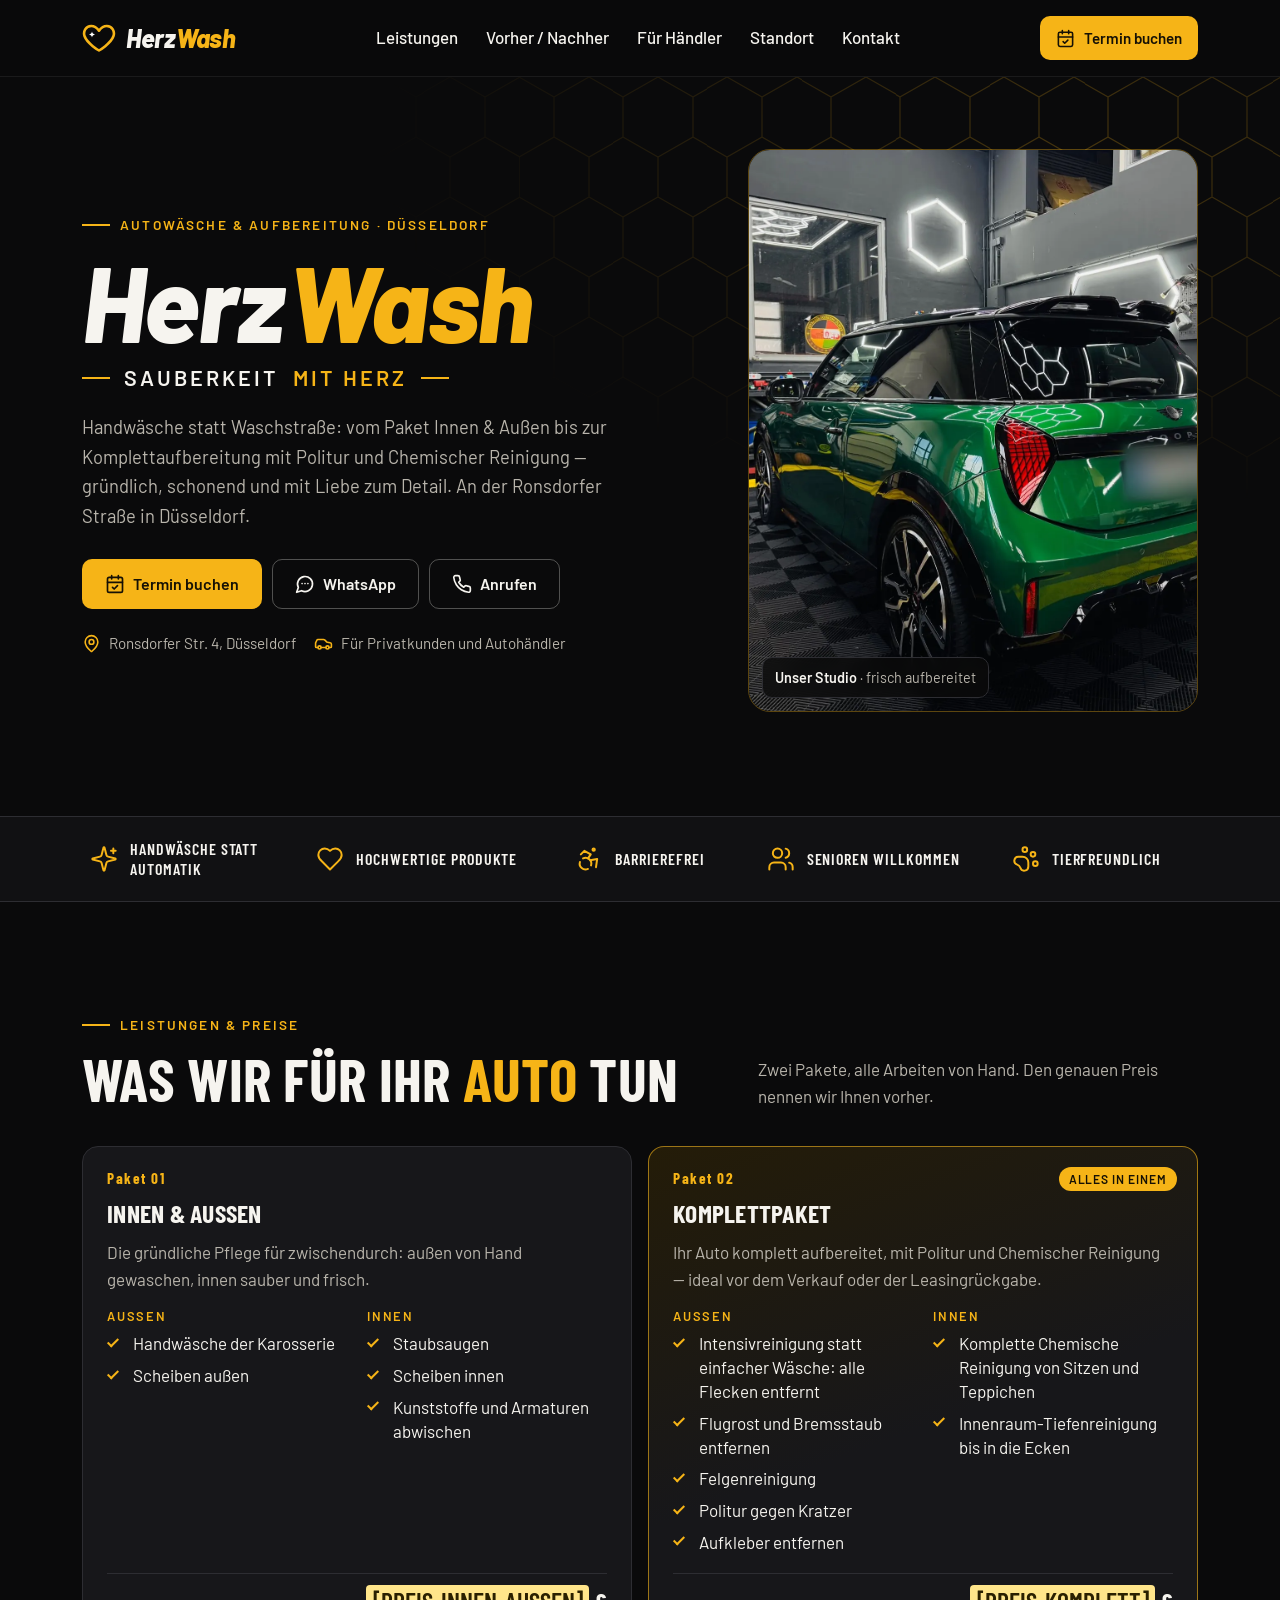
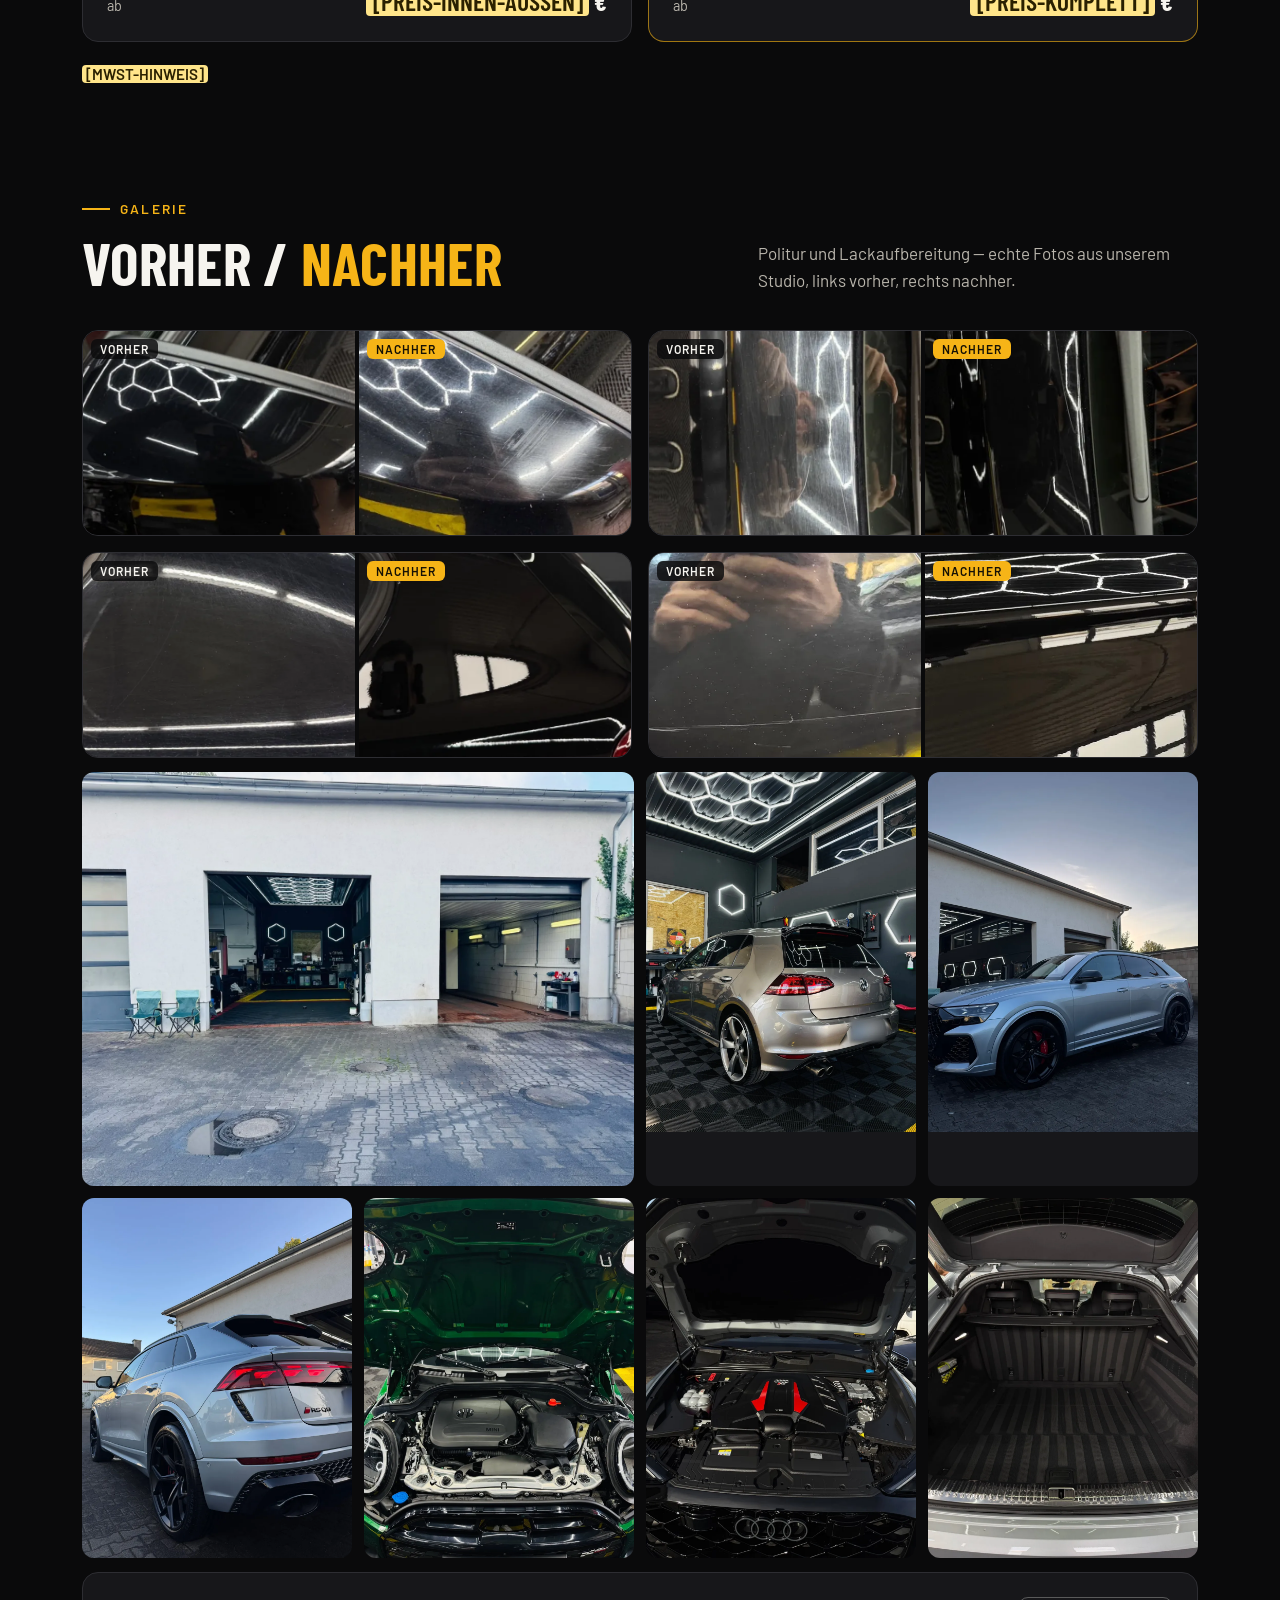
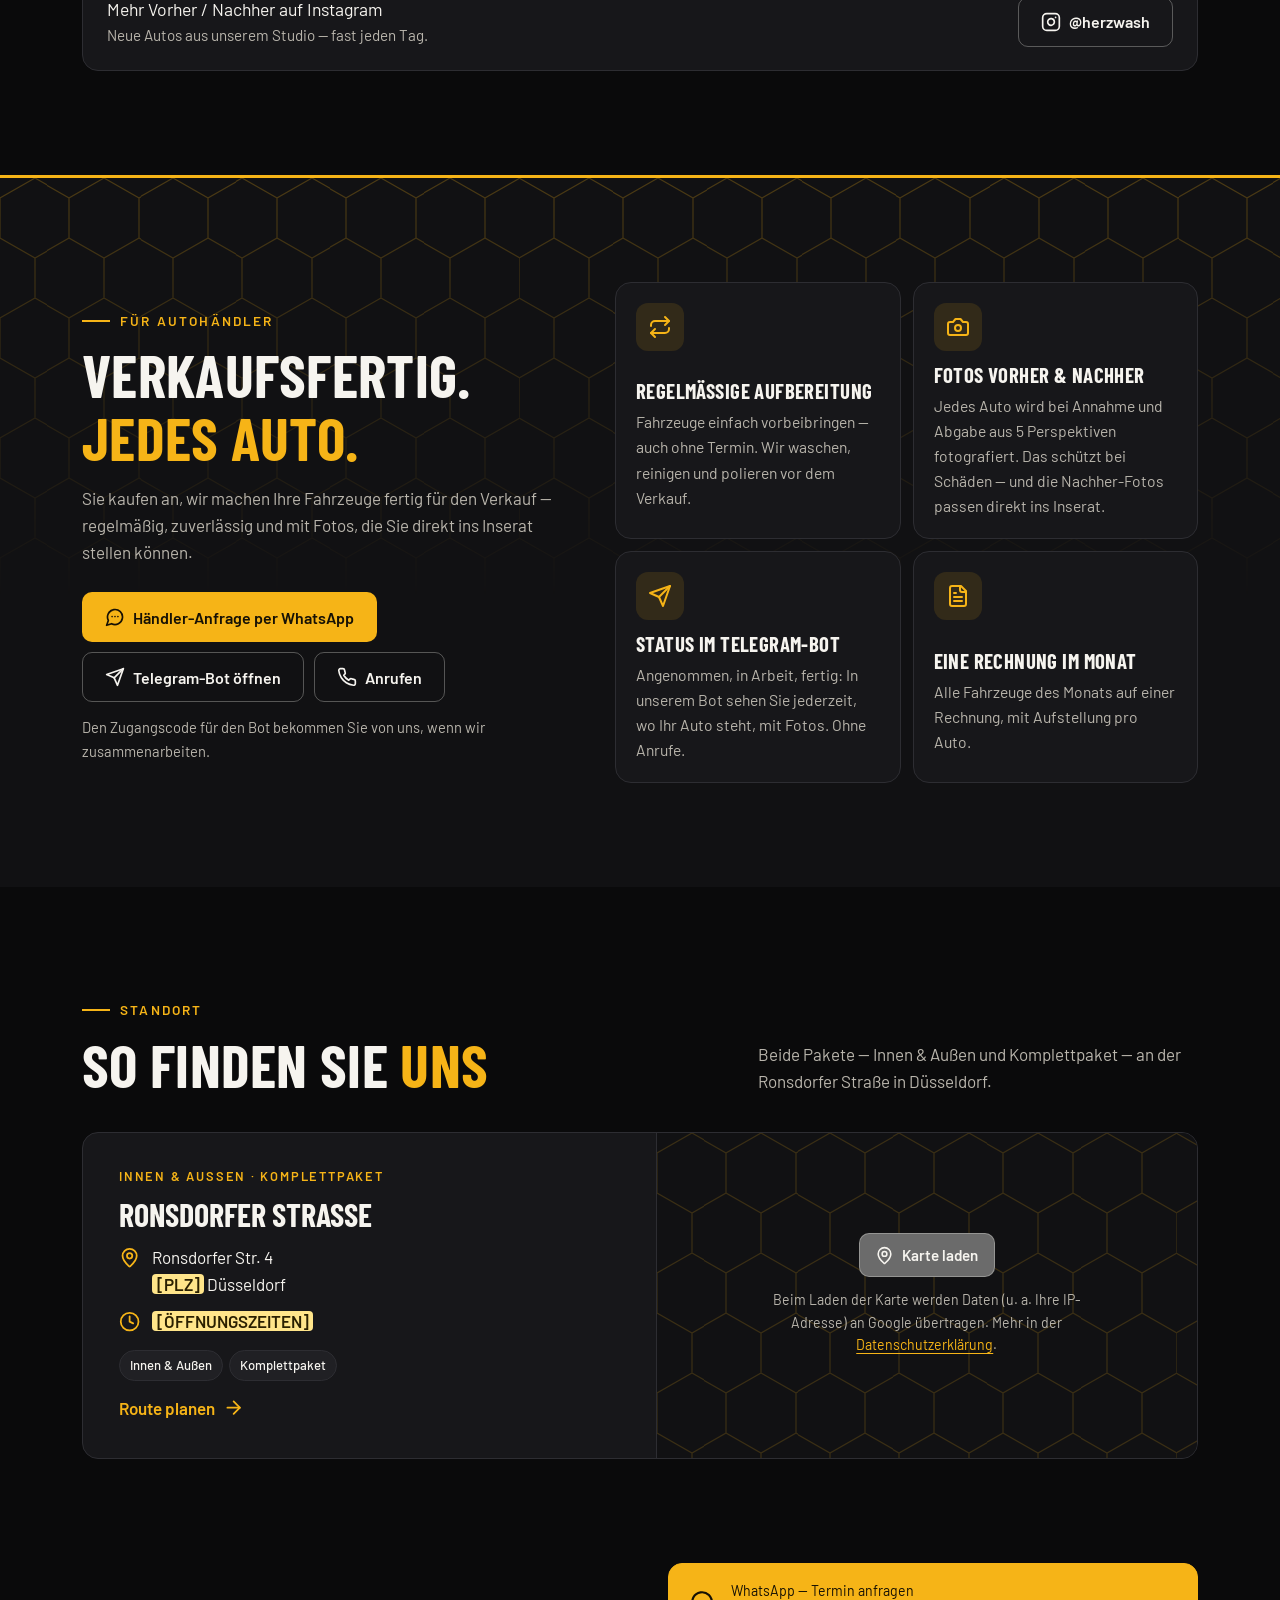
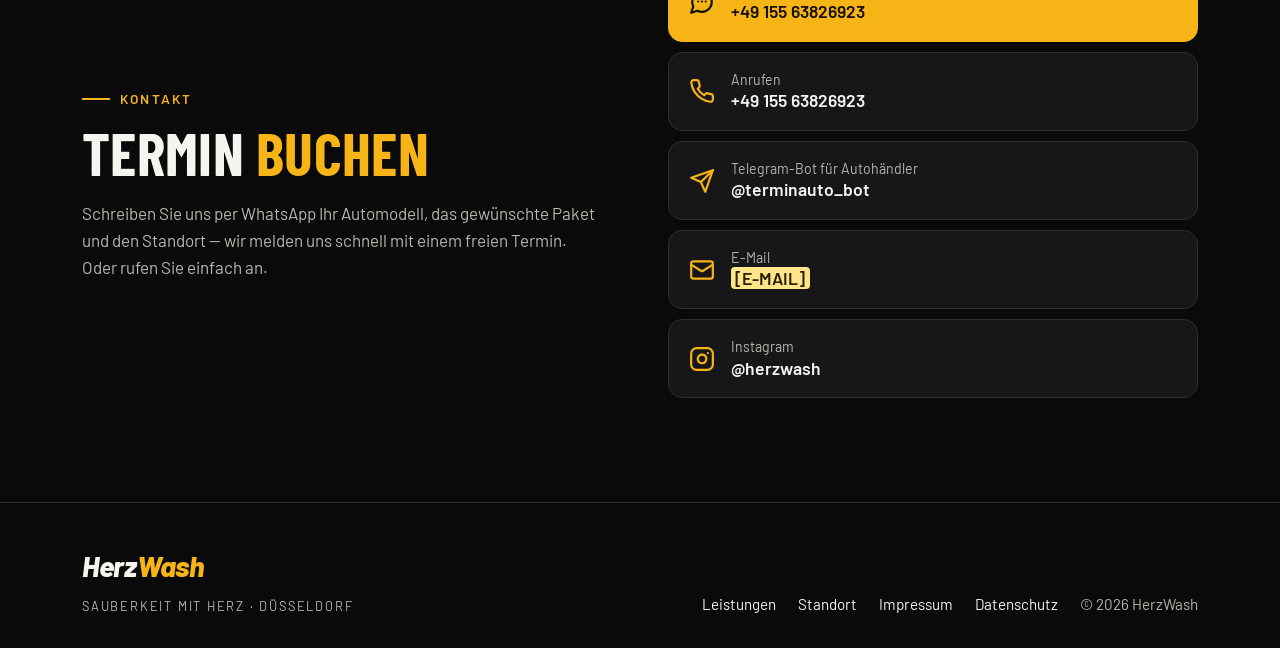
==== commit 45e891ca: "One location: Ronsdorfer Str. 4 (not Derendorf) Derendorf is rented out; the previous Derendorf-only" ====
--- a/index.html
+++ b/index.html
@@ -4,7 +4,7 @@
 <meta charset="utf-8">
 <meta name="viewport" content="width=device-width, initial-scale=1, viewport-fit=cover">
 <title>HerzWash — Autowäsche &amp; Aufbereitung in Düsseldorf | Sauberkeit mit Herz</title>
-<meta name="description" content="HerzWash in Düsseldorf: Handwäsche statt Waschstraße. Paket Innen &amp; Außen oder Komplettpaket mit Politur und Chemischer Reinigung. In Düsseldorf-Derendorf. Auch für Autohändler.">
+<meta name="description" content="HerzWash in Düsseldorf: Handwäsche statt Waschstraße. Paket Innen &amp; Außen oder Komplettpaket mit Politur und Chemischer Reinigung. In Düsseldorf, Ronsdorfer Straße. Auch für Autohändler.">
 <meta name="theme-color" content="#0a0a0b">
 <!-- Test version: keep it out of Google until the placeholders are filled. Remove this line at launch. -->
 <meta name="robots" content="noindex">
@@ -14,7 +14,7 @@
 <meta property="og:type" content="website">
 <meta property="og:locale" content="de_DE">
 <meta property="og:title" content="HerzWash — Sauberkeit mit Herz">
-<meta property="og:description" content="Autowäsche und Aufbereitung von Hand in Düsseldorf-Derendorf, auch für Autohändler.">
+<meta property="og:description" content="Autowäsche und Aufbereitung von Hand in Düsseldorf, auch für Autohändler.">
 <meta property="og:image" content="https://[DOMAIN]/img/og-preview.jpg">
 <link rel="preload" href="fonts/barlow-latin-800-italic.woff2" as="font" type="font/woff2" crossorigin>
 <link rel="preload" href="fonts/barlow-condensed-latin-700-normal.woff2" as="font" type="font/woff2" crossorigin>
@@ -85,7 +85,7 @@
           <span class="wm">Herz<b>Wash</b></span>
           <span class="tagline">Sauberkeit <em>mit Herz</em></span>
         </h1>
-        <p class="lead">Handwäsche statt Waschstraße: vom Paket Innen &amp; Außen bis zur Komplettaufbereitung mit Politur und Chemischer Reinigung — gründlich, schonend und mit Liebe zum Detail. In Düsseldorf-Derendorf.</p>
+        <p class="lead">Handwäsche statt Waschstraße: vom Paket Innen &amp; Außen bis zur Komplettaufbereitung mit Politur und Chemischer Reinigung — gründlich, schonend und mit Liebe zum Detail. An der Ronsdorfer Straße in Düsseldorf.</p>
         <div class="hero-cta">
           <!-- TERMIN-LINK: today WhatsApp; later the Telegram booking bot -->
           <a class="btn btn-gold" href="https://wa.me/4915563826923?text=Hallo%20HerzWash%2C%20ich%20m%C3%B6chte%20einen%20Termin%20buchen." target="_blank" rel="noopener"><svg class="icon"><use href="#i-calendar"/></svg>Termin buchen</a>
@@ -93,13 +93,13 @@
           <a class="btn btn-line" href="tel:+4915563826923"><svg class="icon"><use href="#i-phone"/></svg>Anrufen</a>
         </div>
         <div class="hero-meta">
-          <span><svg class="icon"><use href="#i-pin"/></svg>Düsseldorf-Derendorf</span>
+          <span><svg class="icon"><use href="#i-pin"/></svg>Ronsdorfer Str. 4, Düsseldorf</span>
           <span><svg class="icon"><use href="#i-car"/></svg>Für Privatkunden und Autohändler</span>
         </div>
       </div>
       <figure class="hero-media">
-        <img src="img/hero.webp" width="1077" height="1800" alt="Grüner Mini Cooper nach der Aufbereitung unter sechseckigen LED-Leuchten" fetchpriority="high">
-        <figcaption><strong>Aus unserer Arbeit</strong> · frisch aufbereitet</figcaption>
+        <img src="img/hero.webp" width="1077" height="1800" alt="Grüner Mini Cooper im HerzWash-Studio unter sechseckigen LED-Leuchten" fetchpriority="high">
+        <figcaption><strong>Unser Studio</strong> · frisch aufbereitet</figcaption>
       </figure>
     </div>
   </section>
@@ -175,7 +175,7 @@
           <span class="eyebrow">Galerie</span>
           <h2 class="h2">Vorher / <em>Nachher</em></h2>
         </div>
-        <p>Politur und Lackaufbereitung — echte Fotos aus unserer Arbeit, links vorher, rechts nachher.</p>
+        <p>Politur und Lackaufbereitung — echte Fotos aus unserem Studio, links vorher, rechts nachher.</p>
       </div>
 
       <div class="ba-list">
@@ -198,8 +198,9 @@
       </div>
 
       <div class="gallery">
-        <figure><img src="img/studio-golf.webp" width="1050" height="1400" loading="lazy" alt="VW Golf nach der Aufbereitung"></figure>
-        <figure><img src="img/rsq8-front.webp" width="1050" height="1400" loading="lazy" alt="Audi RS Q8 nach der Aufbereitung"></figure>
+        <figure class="wide"><img src="img/halle.webp" width="1400" height="1050" loading="lazy" alt="HerzWash an der Ronsdorfer Straße: Aufbereitungsstudio und Waschbox"></figure>
+        <figure><img src="img/studio-golf.webp" width="1050" height="1400" loading="lazy" alt="VW Golf im HerzWash-Studio"></figure>
+        <figure><img src="img/rsq8-front.webp" width="1050" height="1400" loading="lazy" alt="Audi RS Q8 vor der HerzWash-Halle"></figure>
         <figure><img src="img/rsq8-heck.webp" width="1050" height="1400" loading="lazy" alt="Audi RS Q8 von hinten, frisch gereinigt"></figure>
         <figure><img src="img/motor-mini.webp" width="1112" height="1400" loading="lazy" alt="Sauberer Motorraum eines Mini Cooper"></figure>
         <figure><img src="img/motor-rsq8.webp" width="1050" height="1400" loading="lazy" alt="Sauberer Motorraum eines Audi RS Q8"></figure>
@@ -207,7 +208,7 @@
       </div>
 
       <div class="insta">
-        <p>Mehr Vorher / Nachher auf Instagram <span>Neue Autos aus unserer Arbeit — fast jeden Tag.</span></p>
+        <p>Mehr Vorher / Nachher auf Instagram <span>Neue Autos aus unserem Studio — fast jeden Tag.</span></p>
         <a class="btn btn-line" href="https://www.instagram.com/herzwash/" target="_blank" rel="noopener"><svg class="icon"><use href="#i-insta"/></svg>@herzwash</a>
       </div>
     </div>
@@ -260,22 +261,22 @@
           <span class="eyebrow">Standort</span>
           <h2 class="h2">So finden Sie <em>uns</em></h2>
         </div>
-        <p>Beide Pakete — Innen &amp; Außen und Komplettpaket — in Düsseldorf-Derendorf.</p>
+        <p>Beide Pakete — Innen &amp; Außen und Komplettpaket — an der Ronsdorfer Straße in Düsseldorf.</p>
       </div>
 
       <div class="locations">
         <article class="location wide">
           <div class="location-body">
             <span class="kicker">Innen &amp; Außen · Komplettpaket</span>
-            <h3>Derendorf</h3>
+            <h3>Ronsdorfer Straße</h3>
             <ul class="info">
-              <li><svg class="icon"><use href="#i-pin"/></svg><span>Glockenstraße 7<br>40476 Düsseldorf-Derendorf</span></li>
-              <li><svg class="icon"><use href="#i-clock"/></svg><span>[ÖFFNUNGSZEITEN-DERENDORF]</span></li>
+              <li><svg class="icon"><use href="#i-pin"/></svg><span>Ronsdorfer Str. 4<br>[PLZ] Düsseldorf</span></li>
+              <li><svg class="icon"><use href="#i-clock"/></svg><span>[ÖFFNUNGSZEITEN]</span></li>
             </ul>
-            <ul class="chips" aria-label="Leistungen in Derendorf"><li>Innen &amp; Außen</li><li>Komplettpaket</li></ul>
-            <a class="route" href="https://www.google.com/maps/dir/?api=1&amp;destination=Glockenstra%C3%9Fe%207%2C%2040476%20D%C3%BCsseldorf" target="_blank" rel="noopener">Route planen <svg class="icon"><use href="#i-arrow"/></svg></a>
+            <ul class="chips" aria-label="Leistungen an der Ronsdorfer Straße"><li>Innen &amp; Außen</li><li>Komplettpaket</li></ul>
+            <a class="route" href="https://www.google.com/maps/dir/?api=1&amp;destination=Ronsdorfer%20Str.%204%2C%20D%C3%BCsseldorf" target="_blank" rel="noopener">Route planen <svg class="icon"><use href="#i-arrow"/></svg></a>
           </div>
-          <div class="map" data-map-src="https://www.google.com/maps?q=Glockenstra%C3%9Fe%207%2C%2040476%20D%C3%BCsseldorf&amp;output=embed" data-map-title="Karte: HerzWash Derendorf, Glockenstraße 7">
+          <div class="map" data-map-src="https://www.google.com/maps?q=Ronsdorfer%20Str.%204%2C%20D%C3%BCsseldorf&amp;output=embed" data-map-title="Karte: HerzWash, Ronsdorfer Straße 4">
             <div class="map-consent">
               <button class="btn btn-line btn-sm" type="button"><svg class="icon"><use href="#i-pin"/></svg>Karte laden</button>
               <p>Beim Laden der Karte werden Daten (u. a. Ihre IP-Adresse) an Google übertragen. Mehr in der <a href="datenschutz.html#google-maps">Datenschutzerklärung</a>.</p>
--- a/css/style.css
+++ b/css/style.css
@@ -355,7 +355,7 @@
   .values li { justify-content: center; padding: 22px 8px; }
   .services { gap: 16px; }
   .pkg { grid-template-columns: 1fr 1fr; gap: 20px; }
-  .gallery { gap: 12px; }
+  .gallery { grid-template-columns: repeat(4, minmax(0, 1fr)); gap: 12px; }
   .dealers-inner { grid-template-columns: 0.9fr 1.1fr; gap: 56px; align-items: center; }
   .features { grid-template-columns: repeat(2, minmax(0, 1fr)); }
   .feature { grid-template-columns: 1fr; }
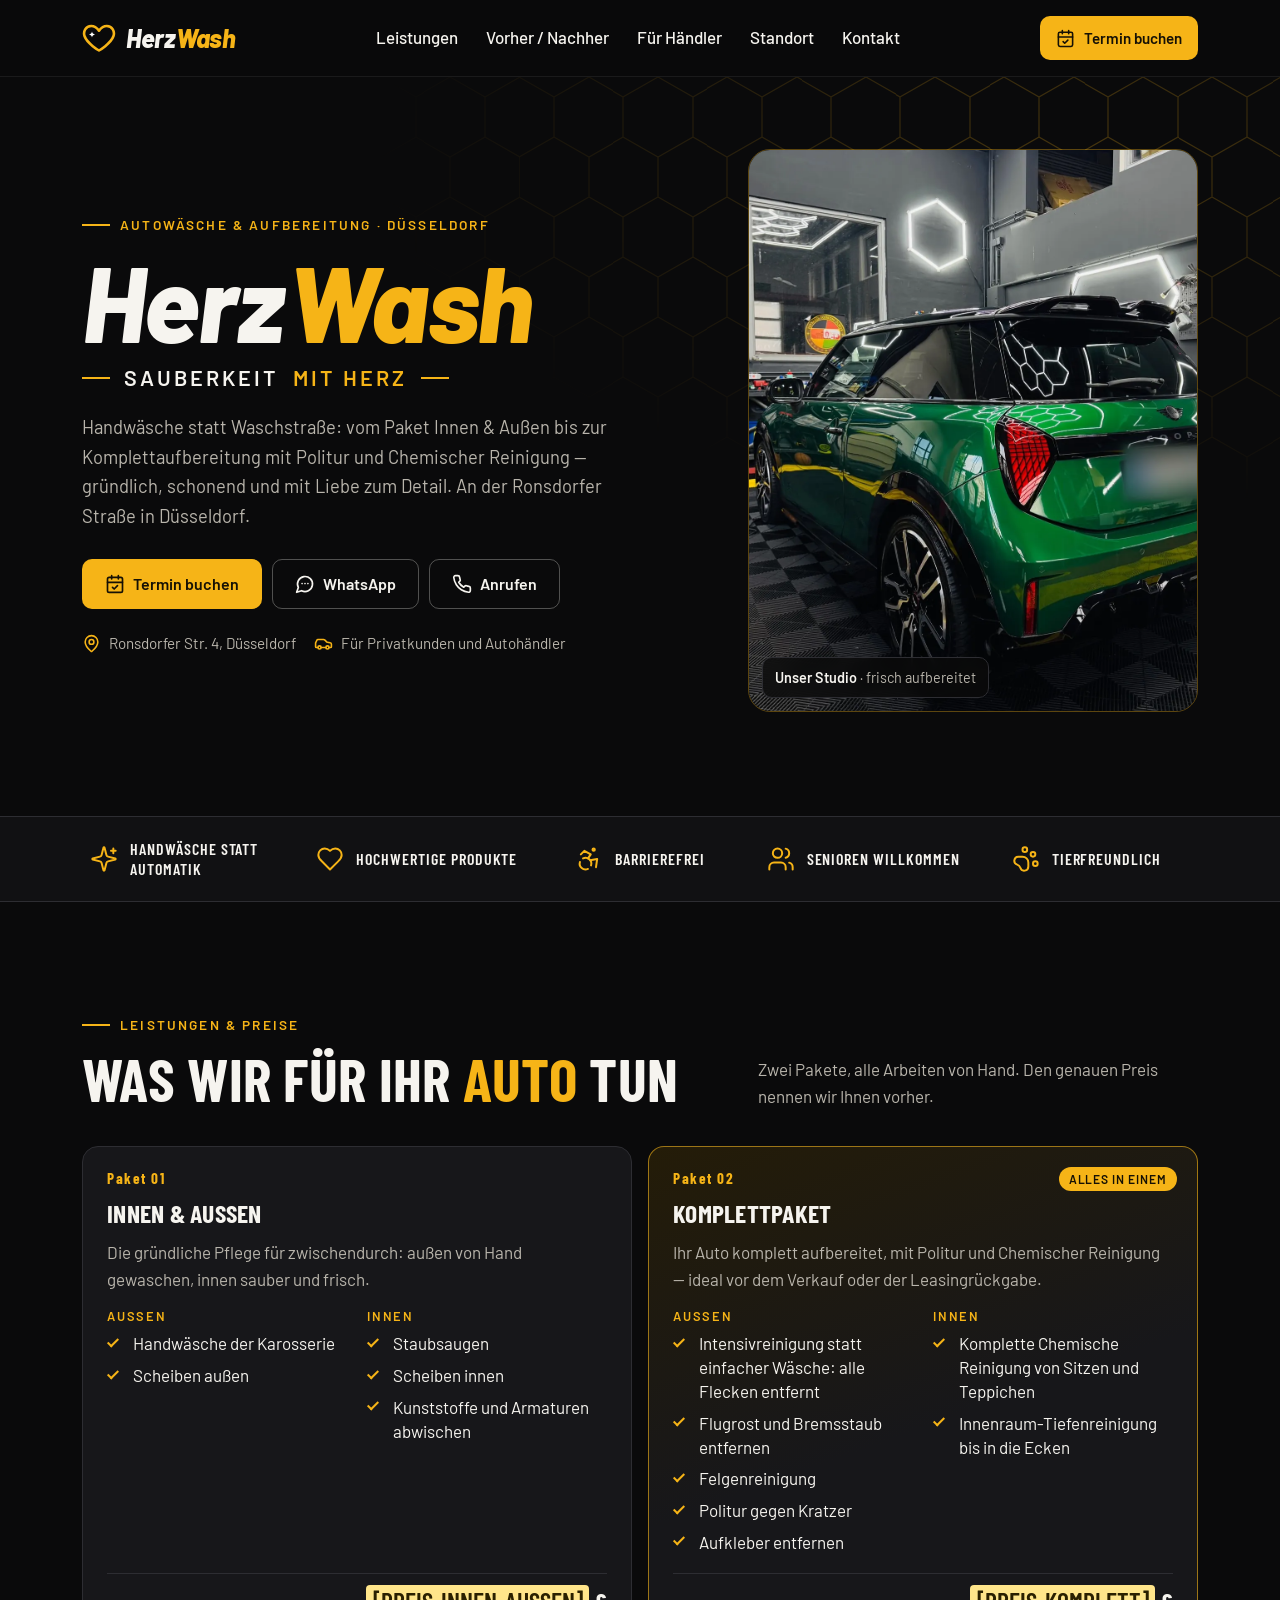
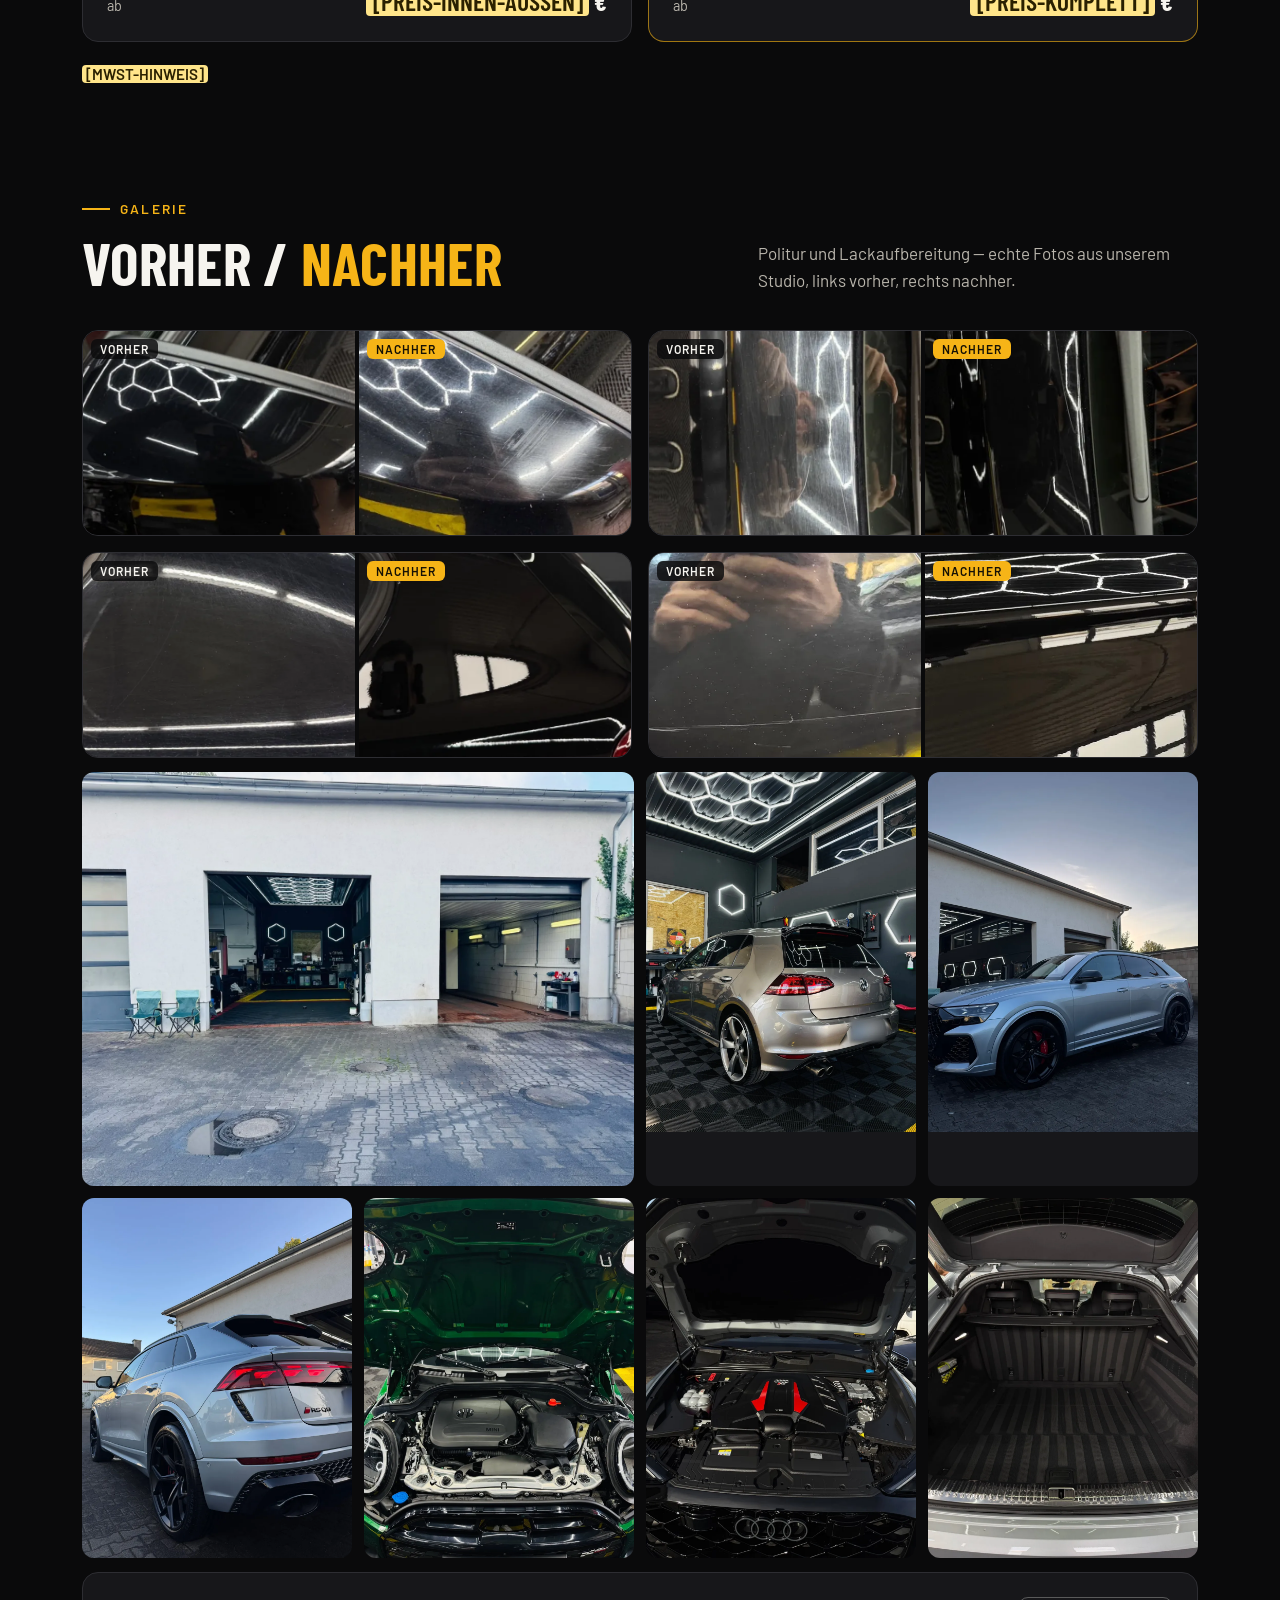
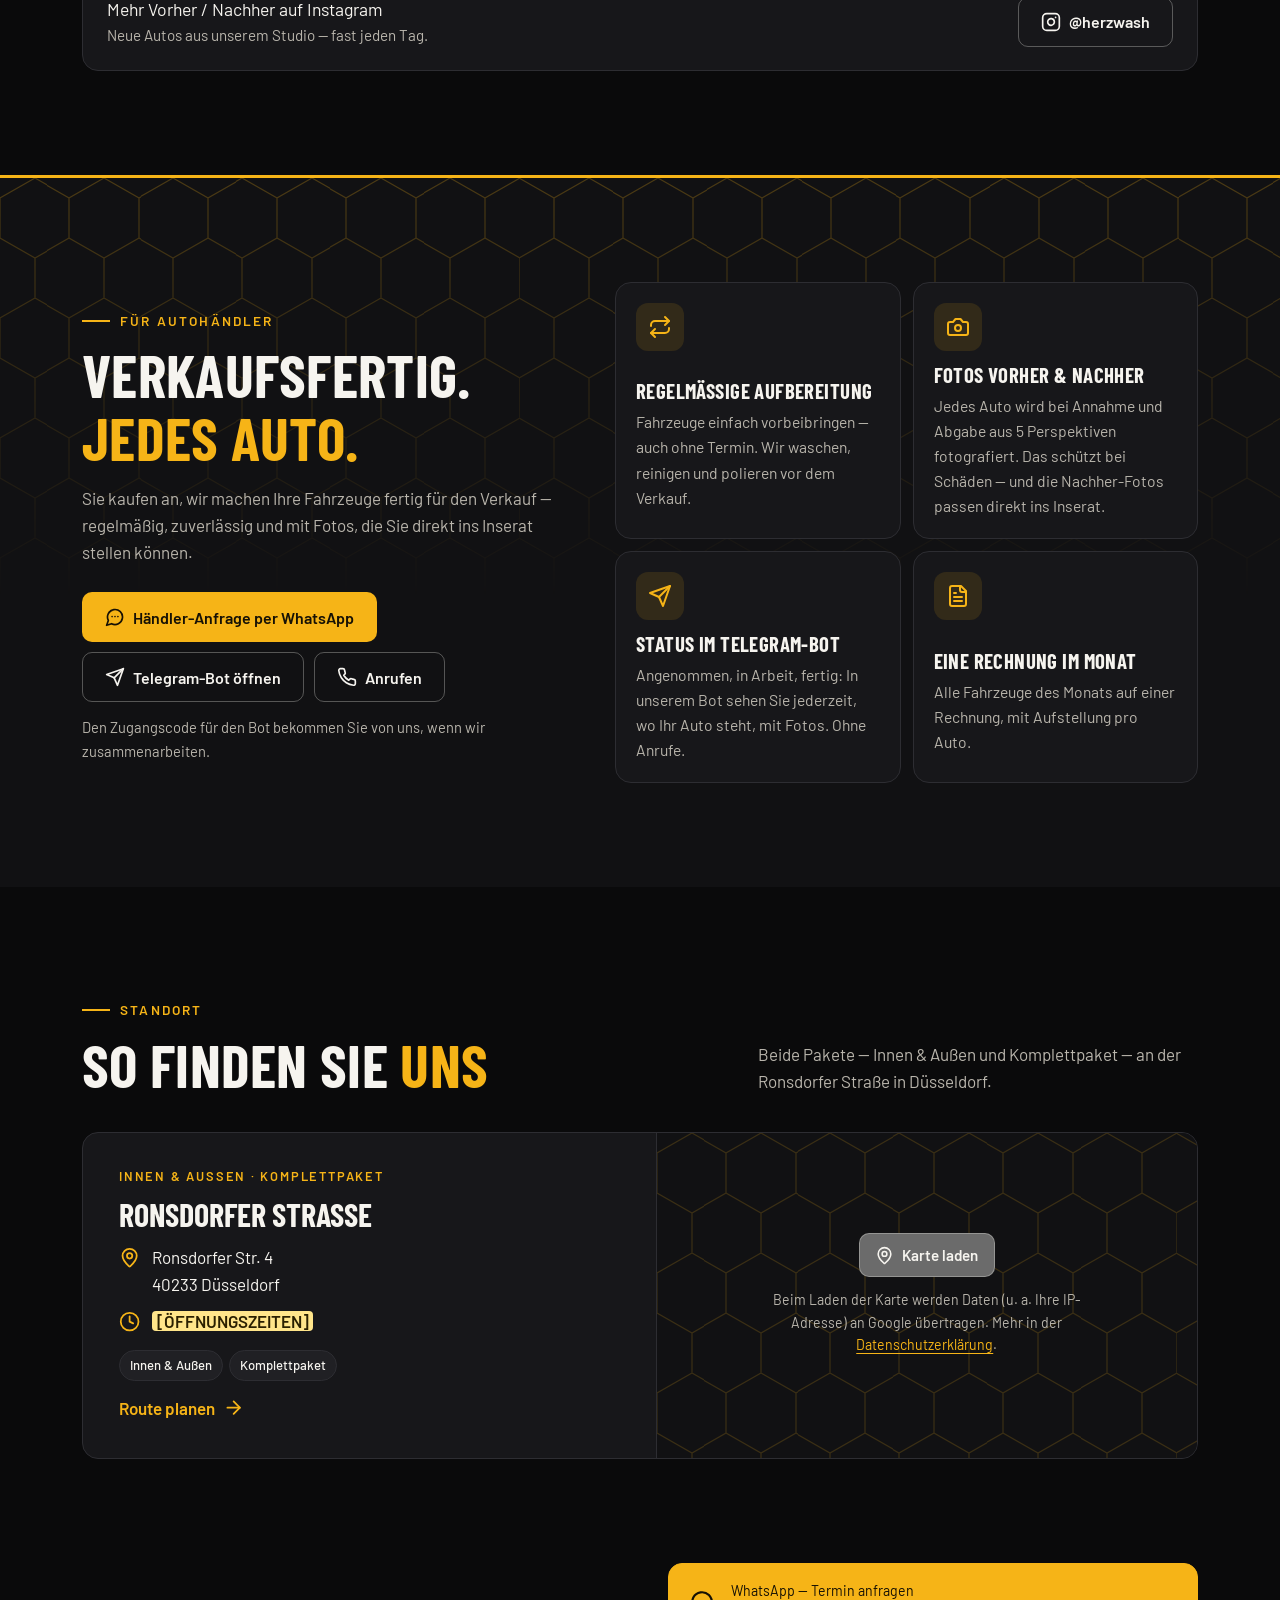
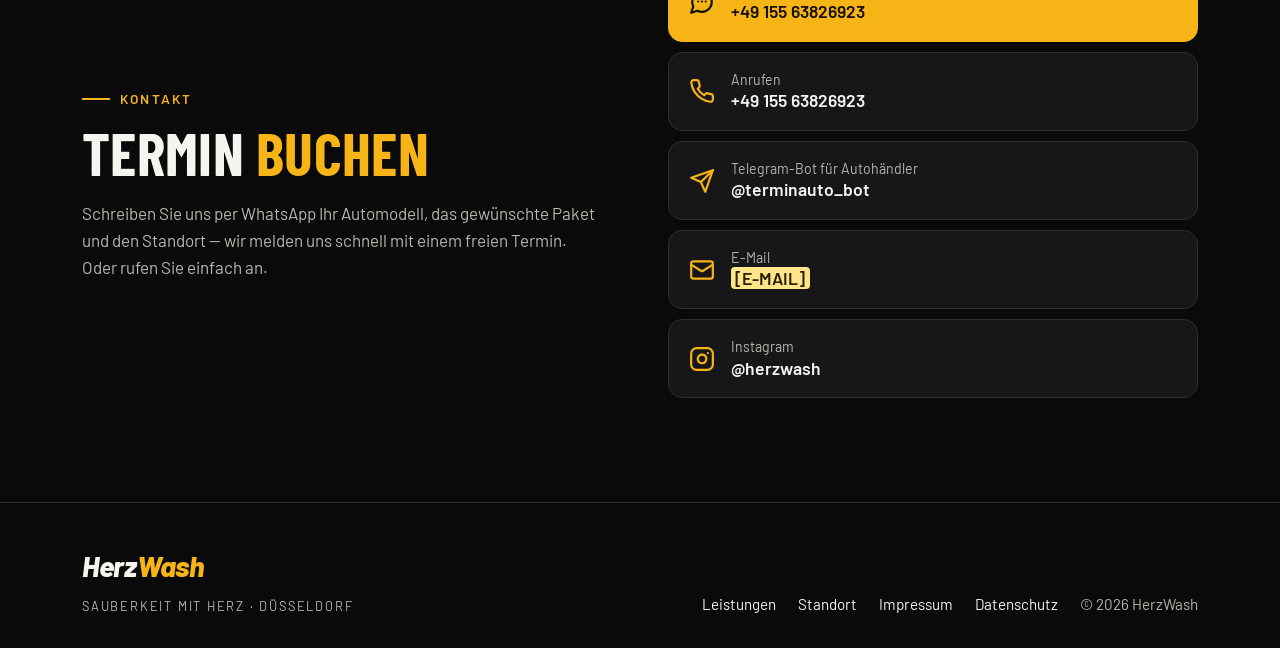
==== commit 95c56384: "Ronsdorfer Str. 4: postcode 40233 Address, map and route now use 40233 Düsseldorf.  Co-Authored-By: " ====
--- a/index.html
+++ b/index.html
@@ -270,13 +270,13 @@
             <span class="kicker">Innen &amp; Außen · Komplettpaket</span>
             <h3>Ronsdorfer Straße</h3>
             <ul class="info">
-              <li><svg class="icon"><use href="#i-pin"/></svg><span>Ronsdorfer Str. 4<br>[PLZ] Düsseldorf</span></li>
+              <li><svg class="icon"><use href="#i-pin"/></svg><span>Ronsdorfer Str. 4<br>40233 Düsseldorf</span></li>
               <li><svg class="icon"><use href="#i-clock"/></svg><span>[ÖFFNUNGSZEITEN]</span></li>
             </ul>
             <ul class="chips" aria-label="Leistungen an der Ronsdorfer Straße"><li>Innen &amp; Außen</li><li>Komplettpaket</li></ul>
-            <a class="route" href="https://www.google.com/maps/dir/?api=1&amp;destination=Ronsdorfer%20Str.%204%2C%20D%C3%BCsseldorf" target="_blank" rel="noopener">Route planen <svg class="icon"><use href="#i-arrow"/></svg></a>
+            <a class="route" href="https://www.google.com/maps/dir/?api=1&amp;destination=Ronsdorfer%20Str.%204%2C%2040233%20D%C3%BCsseldorf" target="_blank" rel="noopener">Route planen <svg class="icon"><use href="#i-arrow"/></svg></a>
           </div>
-          <div class="map" data-map-src="https://www.google.com/maps?q=Ronsdorfer%20Str.%204%2C%20D%C3%BCsseldorf&amp;output=embed" data-map-title="Karte: HerzWash, Ronsdorfer Straße 4">
+          <div class="map" data-map-src="https://www.google.com/maps?q=Ronsdorfer%20Str.%204%2C%2040233%20D%C3%BCsseldorf&amp;output=embed" data-map-title="Karte: HerzWash, Ronsdorfer Straße 4">
             <div class="map-consent">
               <button class="btn btn-line btn-sm" type="button"><svg class="icon"><use href="#i-pin"/></svg>Karte laden</button>
               <p>Beim Laden der Karte werden Daten (u. a. Ihre IP-Adresse) an Google übertragen. Mehr in der <a href="datenschutz.html#google-maps">Datenschutzerklärung</a>.</p>
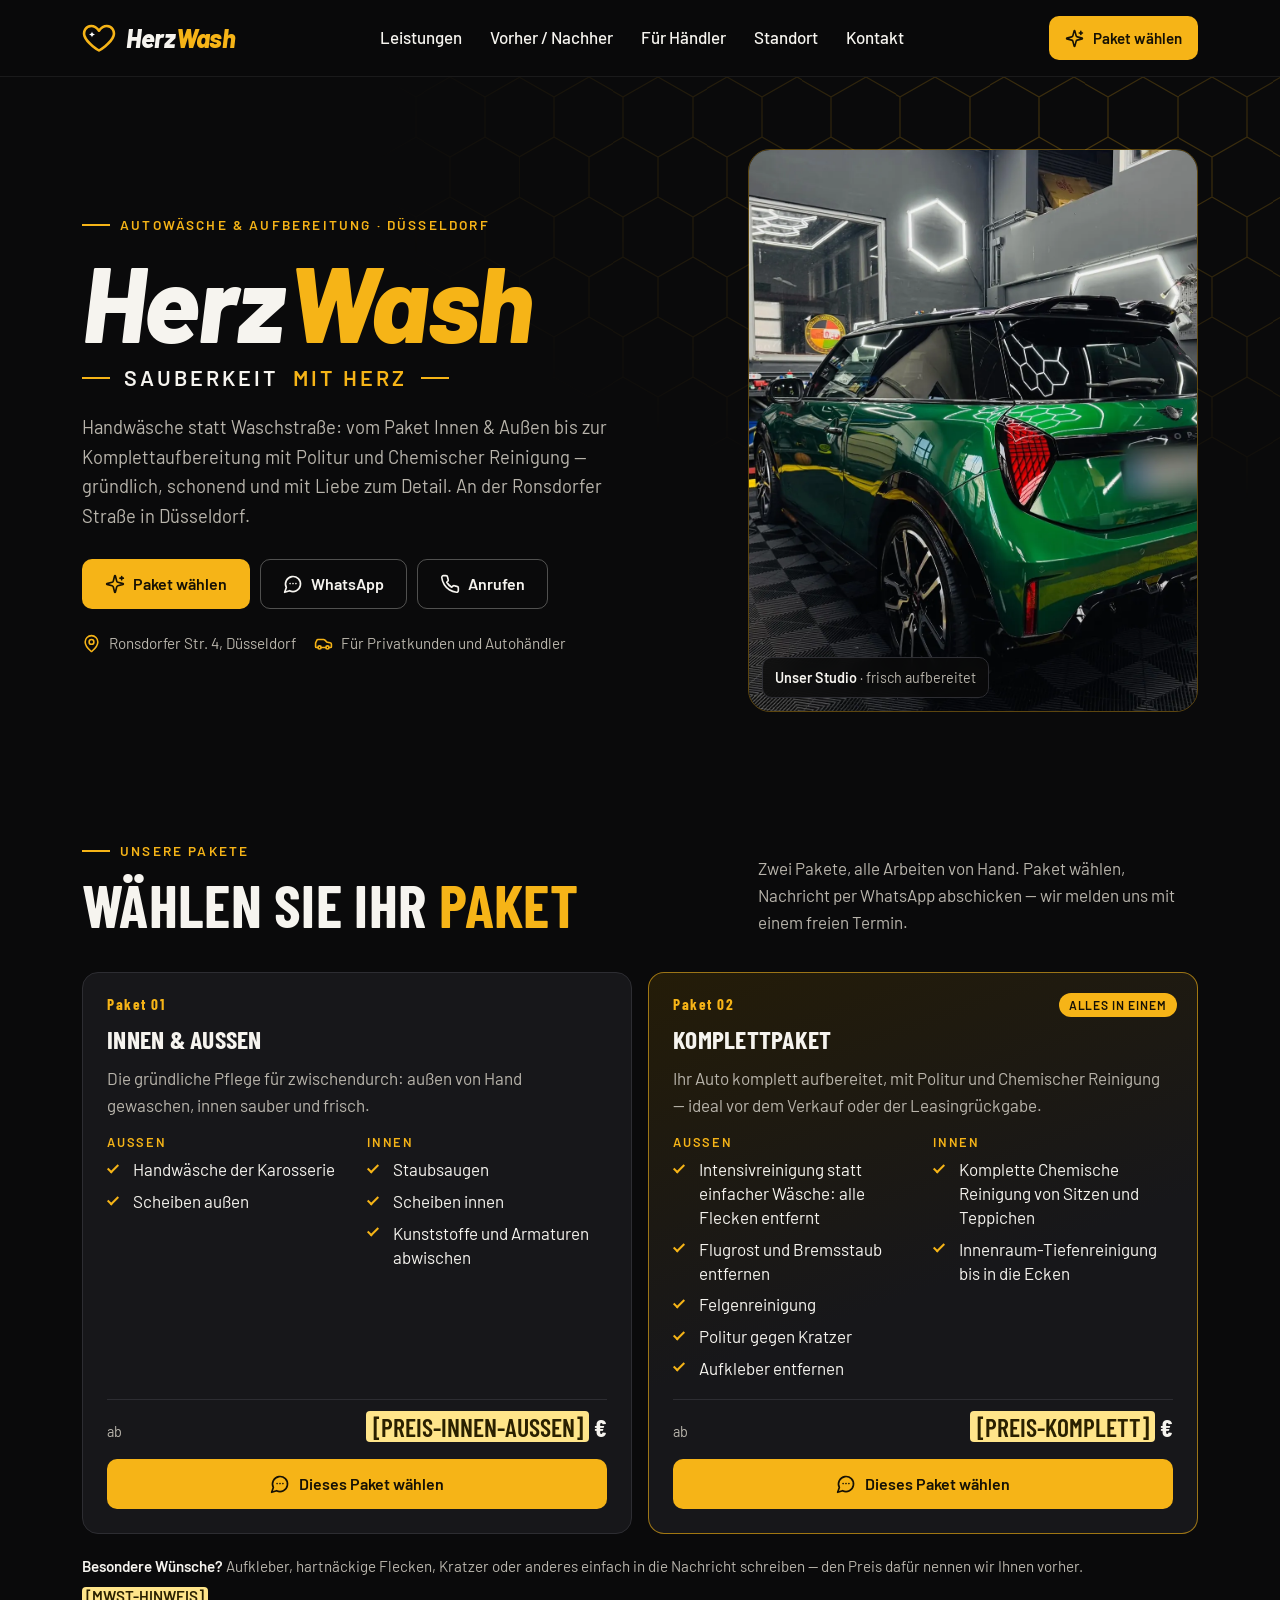
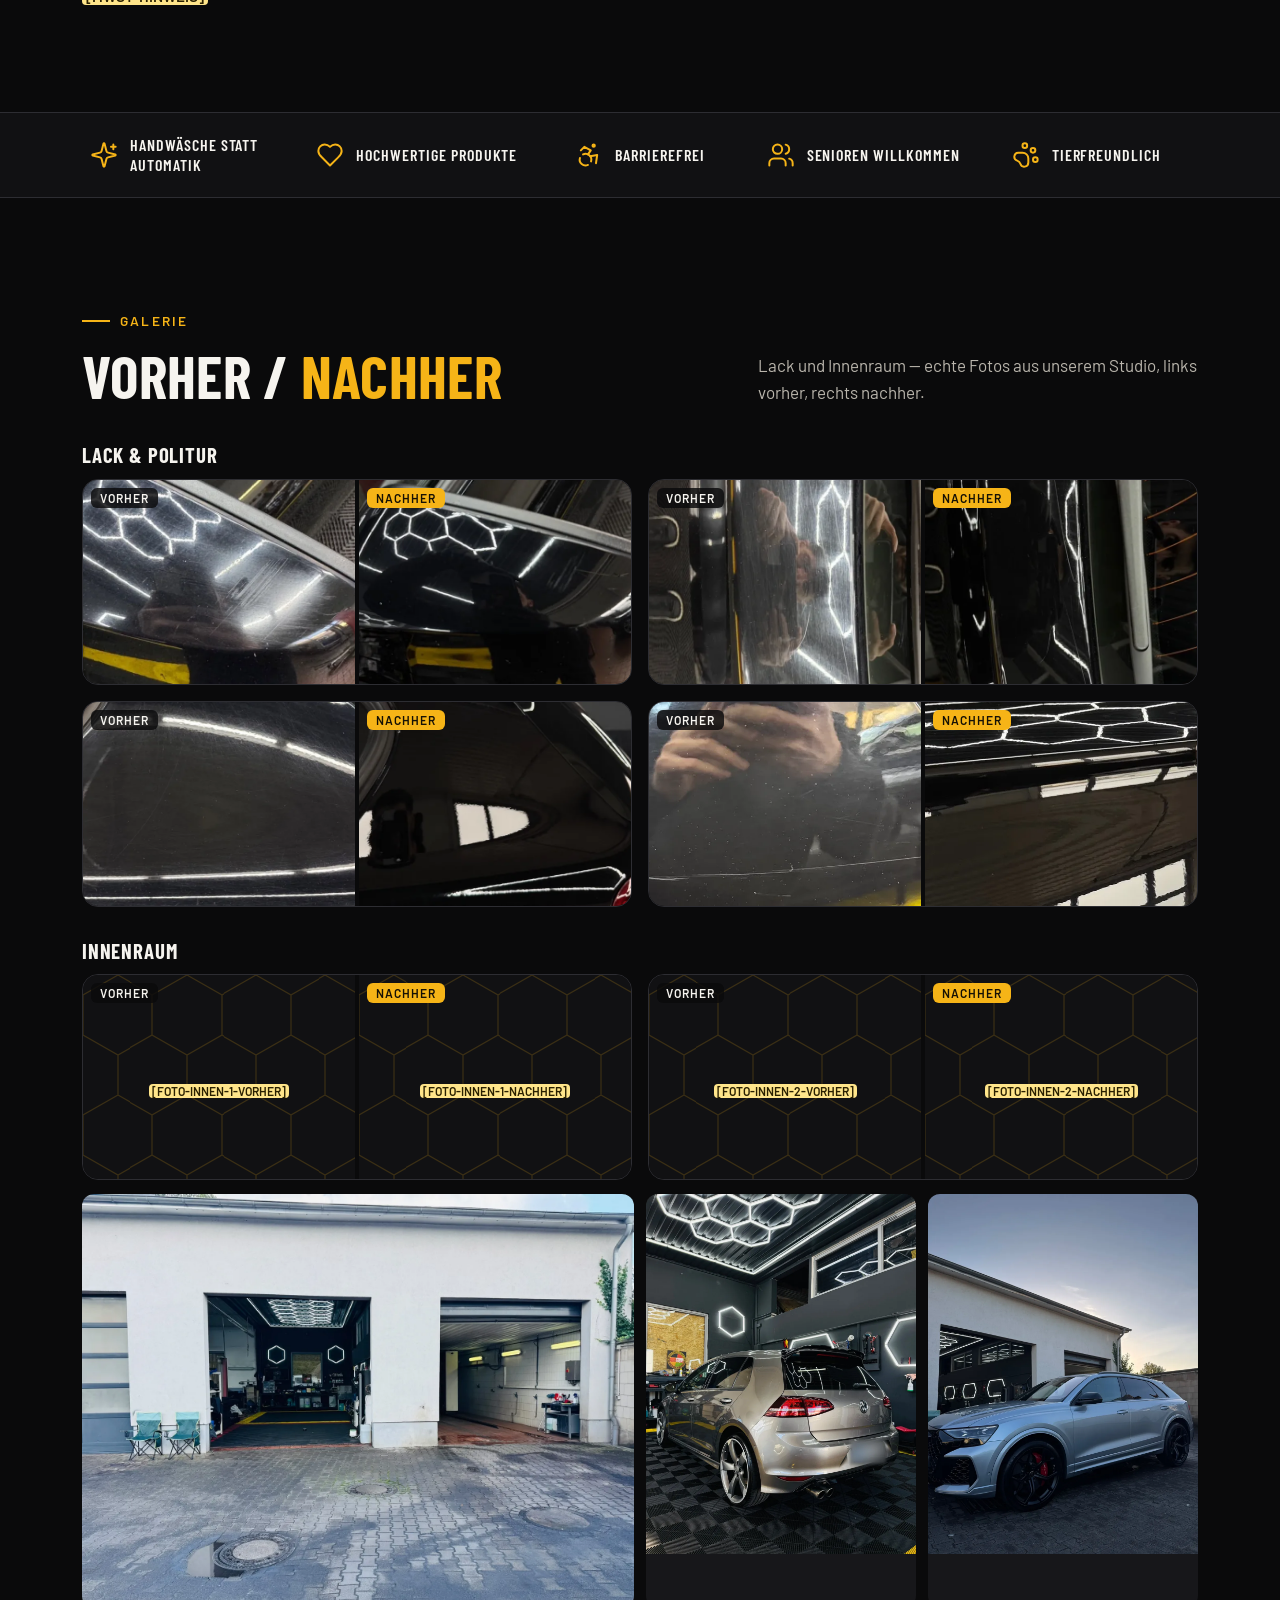
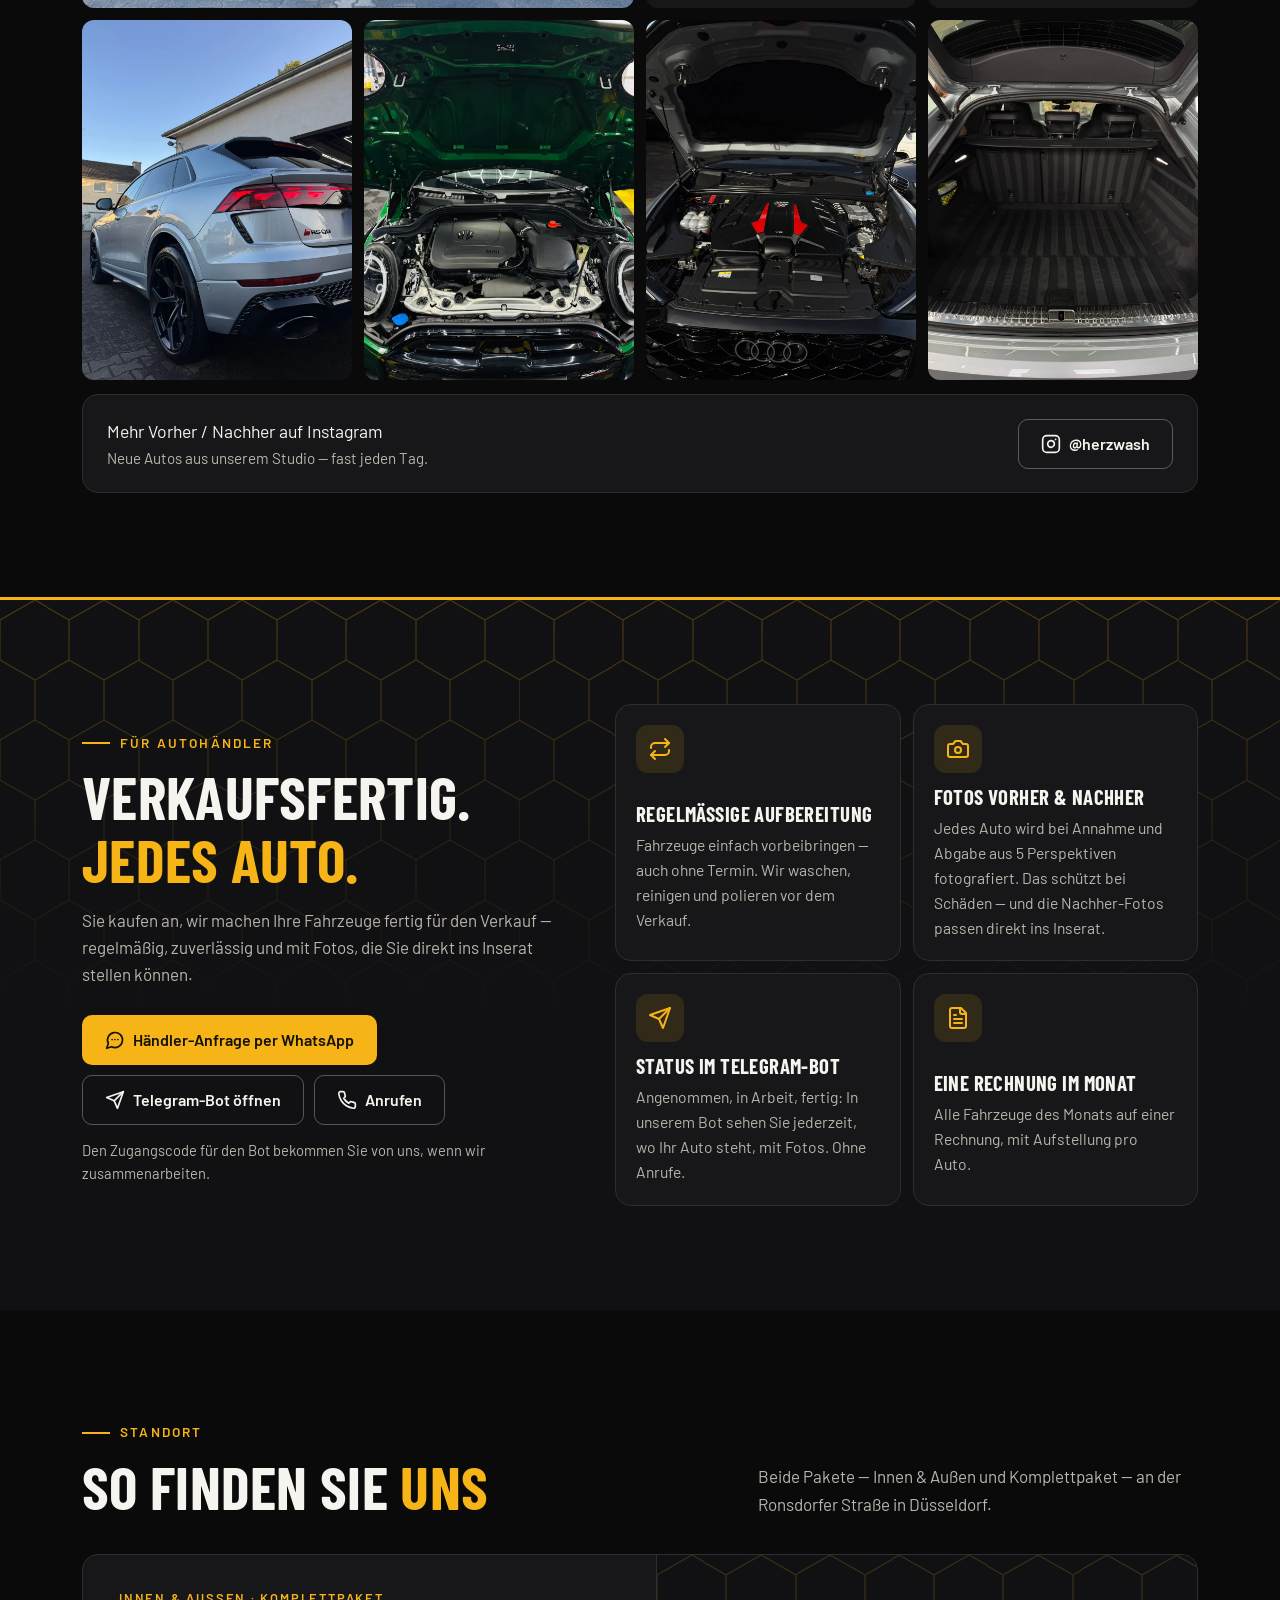
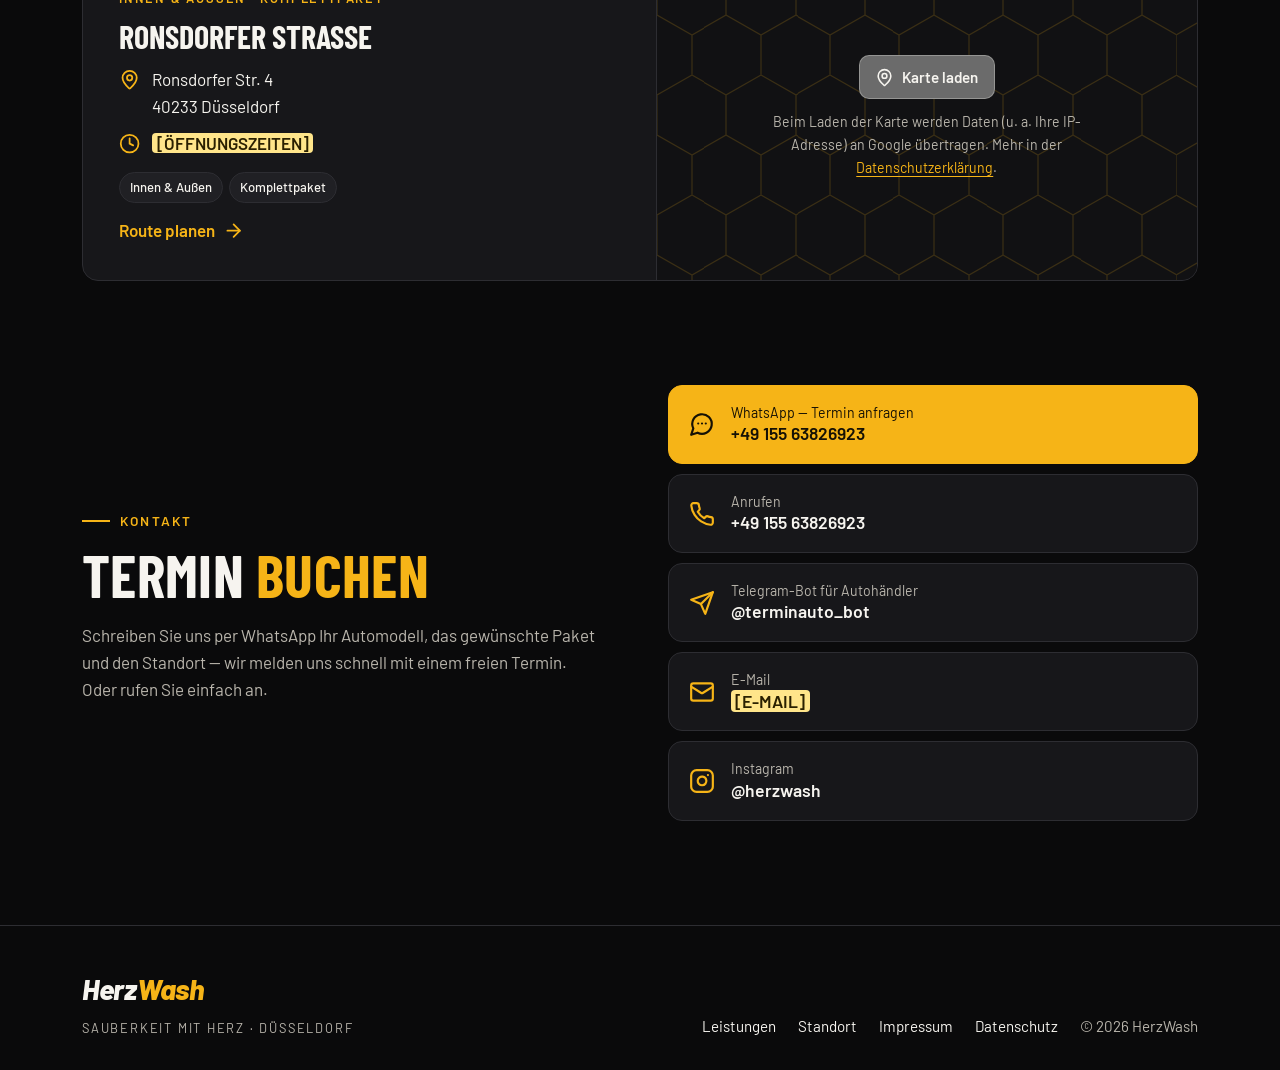
==== commit caa8e169: "Packages first, choose buttons, interior photo slots, fix pair 1 The two packages now come right aft" ====
--- a/index.html
+++ b/index.html
@@ -64,7 +64,7 @@
       </ul>
     </nav>
     <div class="header-actions">
-      <a class="btn btn-gold btn-sm btn-book" href="#kontakt"><svg class="icon"><use href="#i-calendar"/></svg>Termin buchen</a>
+      <a class="btn btn-gold btn-sm btn-book" href="#leistungen"><svg class="icon"><use href="#i-sparkles"/></svg>Paket wählen</a>
       <a class="icon-btn call-btn" href="tel:+4915563826923" aria-label="Anrufen"><svg class="icon"><use href="#i-phone"/></svg></a>
       <button class="icon-btn nav-toggle" type="button" aria-controls="nav" aria-expanded="false" aria-label="Menü öffnen">
         <svg class="icon icon-menu"><use href="#i-menu"/></svg>
@@ -87,8 +87,7 @@
         </h1>
         <p class="lead">Handwäsche statt Waschstraße: vom Paket Innen &amp; Außen bis zur Komplettaufbereitung mit Politur und Chemischer Reinigung — gründlich, schonend und mit Liebe zum Detail. An der Ronsdorfer Straße in Düsseldorf.</p>
         <div class="hero-cta">
-          <!-- TERMIN-LINK: today WhatsApp; later the Telegram booking bot -->
-          <a class="btn btn-gold" href="https://wa.me/4915563826923?text=Hallo%20HerzWash%2C%20ich%20m%C3%B6chte%20einen%20Termin%20buchen." target="_blank" rel="noopener"><svg class="icon"><use href="#i-calendar"/></svg>Termin buchen</a>
+          <a class="btn btn-gold" href="#leistungen"><svg class="icon"><use href="#i-sparkles"/></svg>Paket wählen</a>
           <a class="btn btn-line" href="https://wa.me/4915563826923" target="_blank" rel="noopener"><svg class="icon"><use href="#i-chat"/></svg>WhatsApp</a>
           <a class="btn btn-line" href="tel:+4915563826923"><svg class="icon"><use href="#i-phone"/></svg>Anrufen</a>
         </div>
@@ -101,6 +100,60 @@
         <img src="img/hero.webp" width="1077" height="1800" alt="Grüner Mini Cooper im HerzWash-Studio unter sechseckigen LED-Leuchten" fetchpriority="high">
         <figcaption><strong>Unser Studio</strong> · frisch aufbereitet</figcaption>
       </figure>
+    </div>
+  </section>
+
+  <!-- SERVICES -->
+  <section class="section packages" id="leistungen">
+    <div class="wrap">
+      <div class="section-head">
+        <div>
+          <span class="eyebrow">Unsere Pakete</span>
+          <h2 class="h2">Wählen Sie Ihr <em>Paket</em></h2>
+        </div>
+        <p>Zwei Pakete, alle Arbeiten von Hand. Paket wählen, Nachricht per WhatsApp abschicken — wir melden uns mit einem freien Termin.</p>
+      </div>
+
+      <div class="services">
+        <article class="service">
+          <span class="no">Paket 01</span>
+          <h3>Innen &amp; Außen</h3>
+          <p>Die gründliche Pflege für zwischendurch: außen von Hand gewaschen, innen sauber und frisch.</p>
+          <div class="pkg">
+            <div>
+              <h4>Außen</h4>
+              <ul class="checks"><li>Handwäsche der Karosserie</li><li>Scheiben außen</li></ul>
+            </div>
+            <div>
+              <h4>Innen</h4>
+              <ul class="checks"><li>Staubsaugen</li><li>Scheiben innen</li><li>Kunststoffe und Armaturen abwischen</li></ul>
+            </div>
+          </div>
+          <div class="price"><span>ab</span><strong>[PREIS-INNEN-AUSSEN] €</strong></div>
+          <!-- TERMIN-LINK: package buttons open WhatsApp until the bot can book private clients -->
+          <a class="btn btn-gold pkg-btn" href="https://wa.me/4915563826923?text=Hallo%20HerzWash%2C%20ich%20m%C3%B6chte%20das%20Paket%20%E2%80%9EInnen%20%26%20Au%C3%9Fen%E2%80%9C%20buchen.%20Meine%20W%C3%BCnsche%3A%20" target="_blank" rel="noopener"><svg class="icon"><use href="#i-chat"/></svg>Dieses Paket wählen</a>
+        </article>
+        <article class="service featured">
+          <span class="badge">Alles in einem</span>
+          <span class="no">Paket 02</span>
+          <h3>Komplettpaket</h3>
+          <p>Ihr Auto komplett aufbereitet, mit Politur und Chemischer Reinigung — ideal vor dem Verkauf oder der Leasingrückgabe.</p>
+          <div class="pkg">
+            <div>
+              <h4>Außen</h4>
+              <ul class="checks"><li>Intensivreinigung statt einfacher Wäsche: alle Flecken entfernt</li><li>Flugrost und Bremsstaub entfernen</li><li>Felgenreinigung</li><li>Politur gegen Kratzer</li><li>Aufkleber entfernen</li></ul>
+            </div>
+            <div>
+              <h4>Innen</h4>
+              <ul class="checks"><li>Komplette Chemische Reinigung von Sitzen und Teppichen</li><li>Innenraum-Tiefenreinigung bis in die Ecken</li></ul>
+            </div>
+          </div>
+          <div class="price"><span>ab</span><strong>[PREIS-KOMPLETT] €</strong></div>
+          <a class="btn btn-gold pkg-btn" href="https://wa.me/4915563826923?text=Hallo%20HerzWash%2C%20ich%20m%C3%B6chte%20das%20Paket%20%E2%80%9EKomplettpaket%E2%80%9C%20buchen.%20Meine%20W%C3%BCnsche%3A%20" target="_blank" rel="noopener"><svg class="icon"><use href="#i-chat"/></svg>Dieses Paket wählen</a>
+        </article>
+      </div>
+      <p class="price-note"><strong>Besondere Wünsche?</strong> Aufkleber, hartnäckige Flecken, Kratzer oder anderes einfach in die Nachricht schreiben — den Preis dafür nennen wir Ihnen vorher.</p>
+      <p class="price-note">[MWST-HINWEIS]</p>
     </div>
   </section>
 
@@ -117,71 +170,22 @@
     </div>
   </section>
 
-  <!-- SERVICES -->
-  <section class="section" id="leistungen">
-    <div class="wrap">
-      <div class="section-head">
-        <div>
-          <span class="eyebrow">Leistungen &amp; Preise</span>
-          <h2 class="h2">Was wir für Ihr <em>Auto</em> tun</h2>
-        </div>
-        <p>Zwei Pakete, alle Arbeiten von Hand. Den genauen Preis nennen wir Ihnen vorher.</p>
-      </div>
-
-      <div class="services">
-        <article class="service">
-          <span class="no">Paket 01</span>
-          <h3>Innen &amp; Außen</h3>
-          <p>Die gründliche Pflege für zwischendurch: außen von Hand gewaschen, innen sauber und frisch.</p>
-          <div class="pkg">
-            <div>
-              <h4>Außen</h4>
-              <ul class="checks"><li>Handwäsche der Karosserie</li><li>Scheiben außen</li></ul>
-            </div>
-            <div>
-              <h4>Innen</h4>
-              <ul class="checks"><li>Staubsaugen</li><li>Scheiben innen</li><li>Kunststoffe und Armaturen abwischen</li></ul>
-            </div>
-          </div>
-                    <div class="price"><span>ab</span><strong>[PREIS-INNEN-AUSSEN] €</strong></div>
-        </article>
-        <article class="service featured">
-          <span class="badge">Alles in einem</span>
-          <span class="no">Paket 02</span>
-          <h3>Komplettpaket</h3>
-          <p>Ihr Auto komplett aufbereitet, mit Politur und Chemischer Reinigung — ideal vor dem Verkauf oder der Leasingrückgabe.</p>
-          <div class="pkg">
-            <div>
-              <h4>Außen</h4>
-              <ul class="checks"><li>Intensivreinigung statt einfacher Wäsche: alle Flecken entfernt</li><li>Flugrost und Bremsstaub entfernen</li><li>Felgenreinigung</li><li>Politur gegen Kratzer</li><li>Aufkleber entfernen</li></ul>
-            </div>
-            <div>
-              <h4>Innen</h4>
-              <ul class="checks"><li>Komplette Chemische Reinigung von Sitzen und Teppichen</li><li>Innenraum-Tiefenreinigung bis in die Ecken</li></ul>
-            </div>
-          </div>
-                    <div class="price"><span>ab</span><strong>[PREIS-KOMPLETT] €</strong></div>
-        </article>
-      </div>
-      <p class="price-note">[MWST-HINWEIS]</p>
-    </div>
-  </section>
-
   <!-- BEFORE / AFTER + GALLERY -->
-  <section class="section" id="vorher-nachher" style="padding-top:0">
+  <section class="section" id="vorher-nachher">
     <div class="wrap">
       <div class="section-head">
         <div>
           <span class="eyebrow">Galerie</span>
           <h2 class="h2">Vorher / <em>Nachher</em></h2>
         </div>
-        <p>Politur und Lackaufbereitung — echte Fotos aus unserem Studio, links vorher, rechts nachher.</p>
-      </div>
-
+        <p>Lack und Innenraum — echte Fotos aus unserem Studio, links vorher, rechts nachher.</p>
+      </div>
+
+      <h3 class="ba-title">Lack &amp; Politur</h3>
       <div class="ba-list">
         <figure class="ba">
-          <figure><img src="img/politur-1-vorher.webp" width="900" height="444" loading="lazy" alt="Außenspiegel mit Kratzern und Swirls vor der Politur"><span class="tag">Vorher</span></figure>
-          <figure><img src="img/politur-1-nachher.webp" width="900" height="444" loading="lazy" alt="Derselbe Außenspiegel glänzend nach der Politur"><span class="tag after">Nachher</span></figure>
+          <figure><img src="img/politur-1-vorher.webp?v=2" width="900" height="444" loading="lazy" alt="Außenspiegel mit Kratzern und Swirls vor der Politur"><span class="tag">Vorher</span></figure>
+          <figure><img src="img/politur-1-nachher.webp?v=2" width="900" height="444" loading="lazy" alt="Derselbe Außenspiegel glänzend nach der Politur"><span class="tag after">Nachher</span></figure>
         </figure>
         <figure class="ba">
           <figure><img src="img/politur-2-vorher.webp" width="900" height="439" loading="lazy" alt="Schwarzer Lack mit feinen Kratzern vor der Politur"><span class="tag">Vorher</span></figure>
@@ -194,6 +198,19 @@
         <figure class="ba">
           <figure><img src="img/politur-4-vorher.webp" width="900" height="385" loading="lazy" alt="Heckklappe mit Kratzer am Rücklicht vor der Politur"><span class="tag">Vorher</span></figure>
           <figure><img src="img/politur-4-nachher.webp" width="900" height="385" loading="lazy" alt="Heckklappe ohne sichtbare Kratzer nach der Politur"><span class="tag after">Nachher</span></figure>
+        </figure>
+      </div>
+
+      <!-- Interior photos are still missing: replace each .ph-img div with an <img> like the pairs above -->
+      <h3 class="ba-title">Innenraum</h3>
+      <div class="ba-list">
+        <figure class="ba">
+          <figure><div class="ph-img"><span>[FOTO-INNEN-1-VORHER]</span></div><span class="tag">Vorher</span></figure>
+          <figure><div class="ph-img"><span>[FOTO-INNEN-1-NACHHER]</span></div><span class="tag after">Nachher</span></figure>
+        </figure>
+        <figure class="ba">
+          <figure><div class="ph-img"><span>[FOTO-INNEN-2-VORHER]</span></div><span class="tag">Vorher</span></figure>
+          <figure><div class="ph-img"><span>[FOTO-INNEN-2-NACHHER]</span></div><span class="tag after">Nachher</span></figure>
         </figure>
       </div>
 
@@ -336,7 +353,7 @@
 <nav class="action-bar" aria-label="Schnellkontakt">
   <a href="tel:+4915563826923"><svg class="icon"><use href="#i-phone"/></svg>Anrufen</a>
   <a href="https://wa.me/4915563826923" target="_blank" rel="noopener"><svg class="icon"><use href="#i-chat"/></svg>WhatsApp</a>
-  <a class="primary" href="https://wa.me/4915563826923?text=Hallo%20HerzWash%2C%20ich%20m%C3%B6chte%20einen%20Termin%20buchen." target="_blank" rel="noopener"><svg class="icon"><use href="#i-calendar"/></svg>Termin</a>
+  <a class="primary" href="#leistungen"><svg class="icon"><use href="#i-sparkles"/></svg>Pakete</a>
 </nav>
 
 <script src="js/main.js"></script>
--- a/css/style.css
+++ b/css/style.css
@@ -206,6 +206,13 @@
   background: rgba(10, 10, 11, 0.82); color: var(--text);
 }
 .ba .tag.after { background: var(--gold); color: var(--gold-ink); }
+.ba-title { font: 700 1.3rem/1.15 var(--font-cond); text-transform: uppercase; letter-spacing: 0.04em; margin: 0 0 12px; }
+.ba-list + .ba-title { margin-top: 32px; }
+.ph-img {
+  position: relative; isolation: isolate; width: 100%; height: 100%; aspect-ratio: 1 / 1;
+  display: grid; place-items: center; padding: 36px 8px 8px; text-align: center; font-size: 0.75rem; background: var(--bg-2);
+}
+.ph-img::before { content: ""; position: absolute; inset: 0; z-index: -1; background: var(--hex) 0 0 / 69.28px 120px; opacity: 0.18; }
 
 .gallery { display: grid; grid-template-columns: repeat(2, minmax(0, 1fr)); gap: 8px; margin-top: 14px; }
 .gallery figure { margin: 0; border-radius: 12px; overflow: hidden; background: var(--surface); }
@@ -334,7 +341,7 @@
   .action-bar { display: none; }
   body.has-action-bar { padding-bottom: 0; }
   .ba-list { grid-template-columns: repeat(2, minmax(0, 1fr)); gap: 16px; }
-  .ba img { aspect-ratio: 4 / 3; }
+  .ba img, .ph-img { aspect-ratio: 4 / 3; }
   .location.wide { flex-direction: row; }
   .location.wide > * { flex: 1 1 0; min-width: 0; }
   .location.wide .location-body { align-content: center; padding: 36px; }
@@ -369,3 +376,12 @@
   html { scroll-behavior: auto; }
   * { transition: none !important; }
 }
+
+/* Packages are the main block right after the hero */
+.section.packages { padding-top: 8px; }
+.pkg-btn { width: 100%; margin-top: 4px; }
+.price-note strong { color: var(--text); font-weight: 600; }
+.price-note + .price-note { margin-top: 6px; }
+@media (min-width: 760px) {
+  .section.packages { padding-top: 16px; }
+}
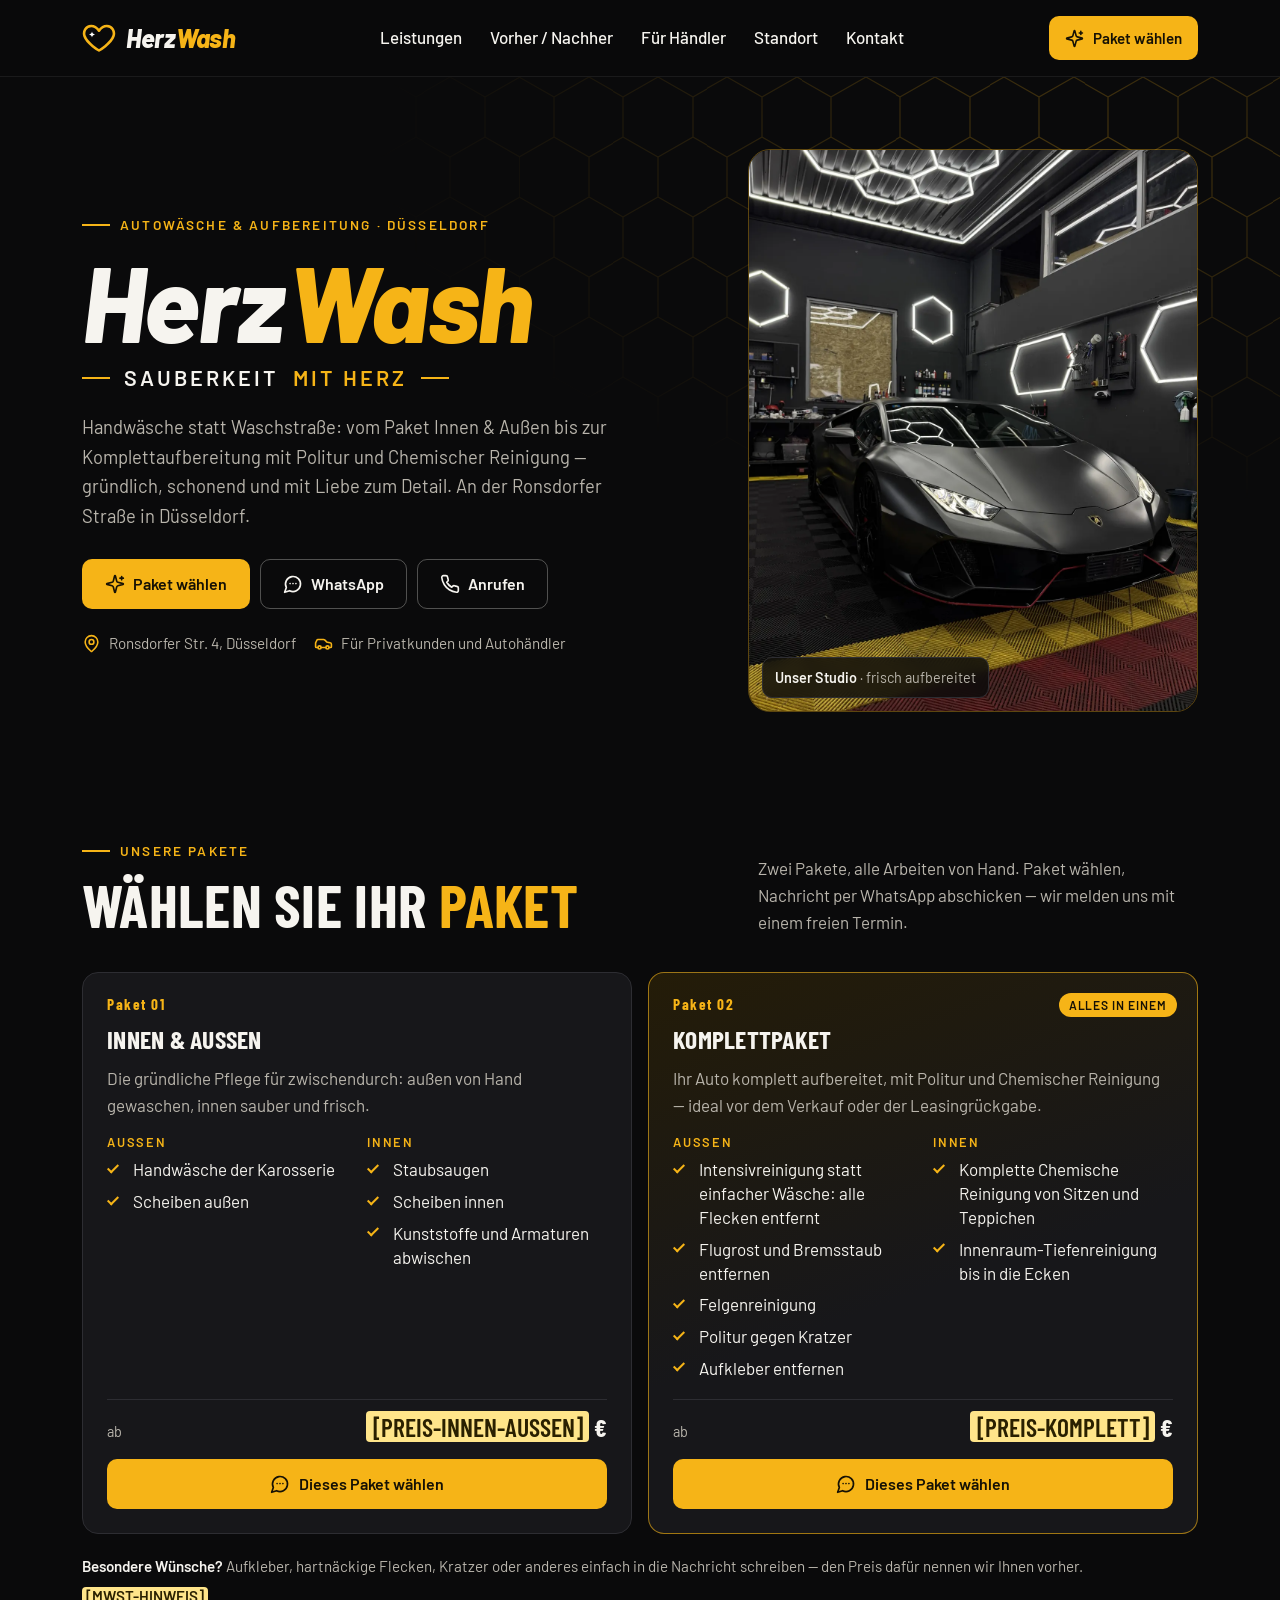
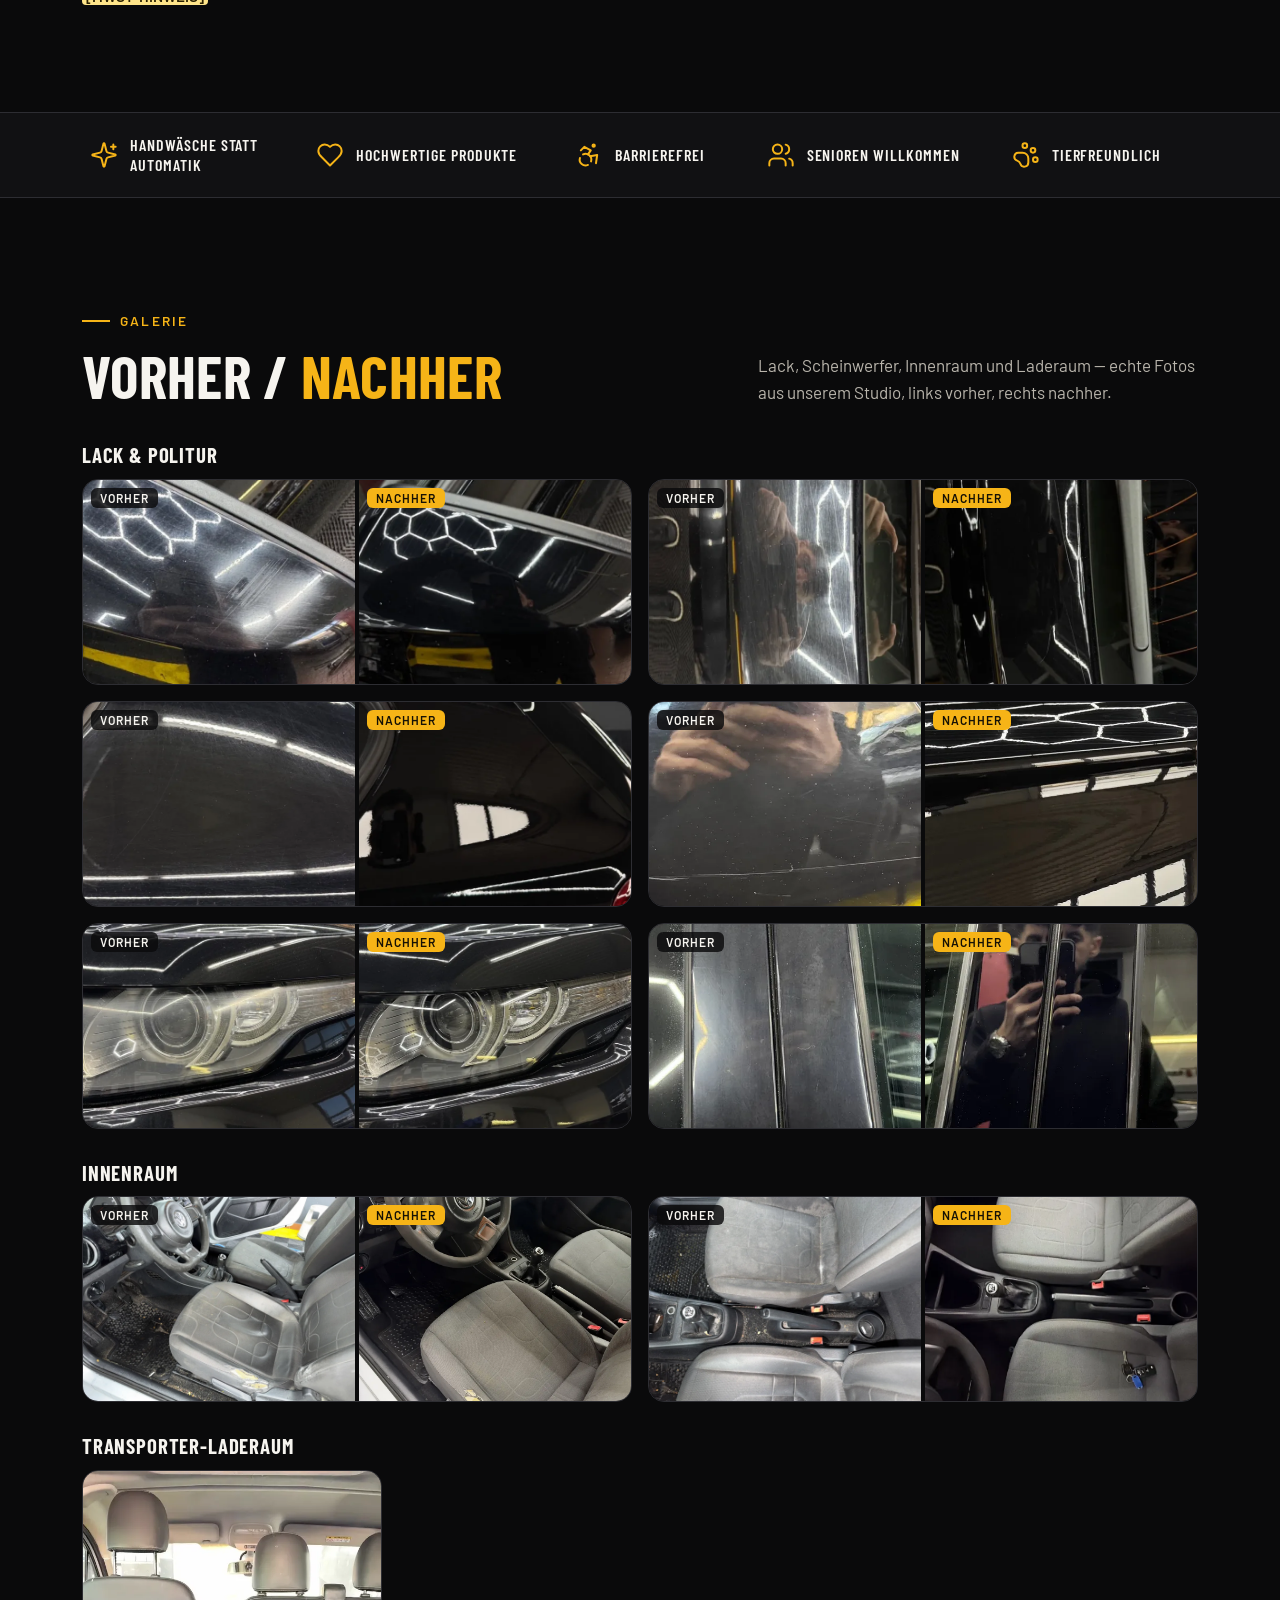
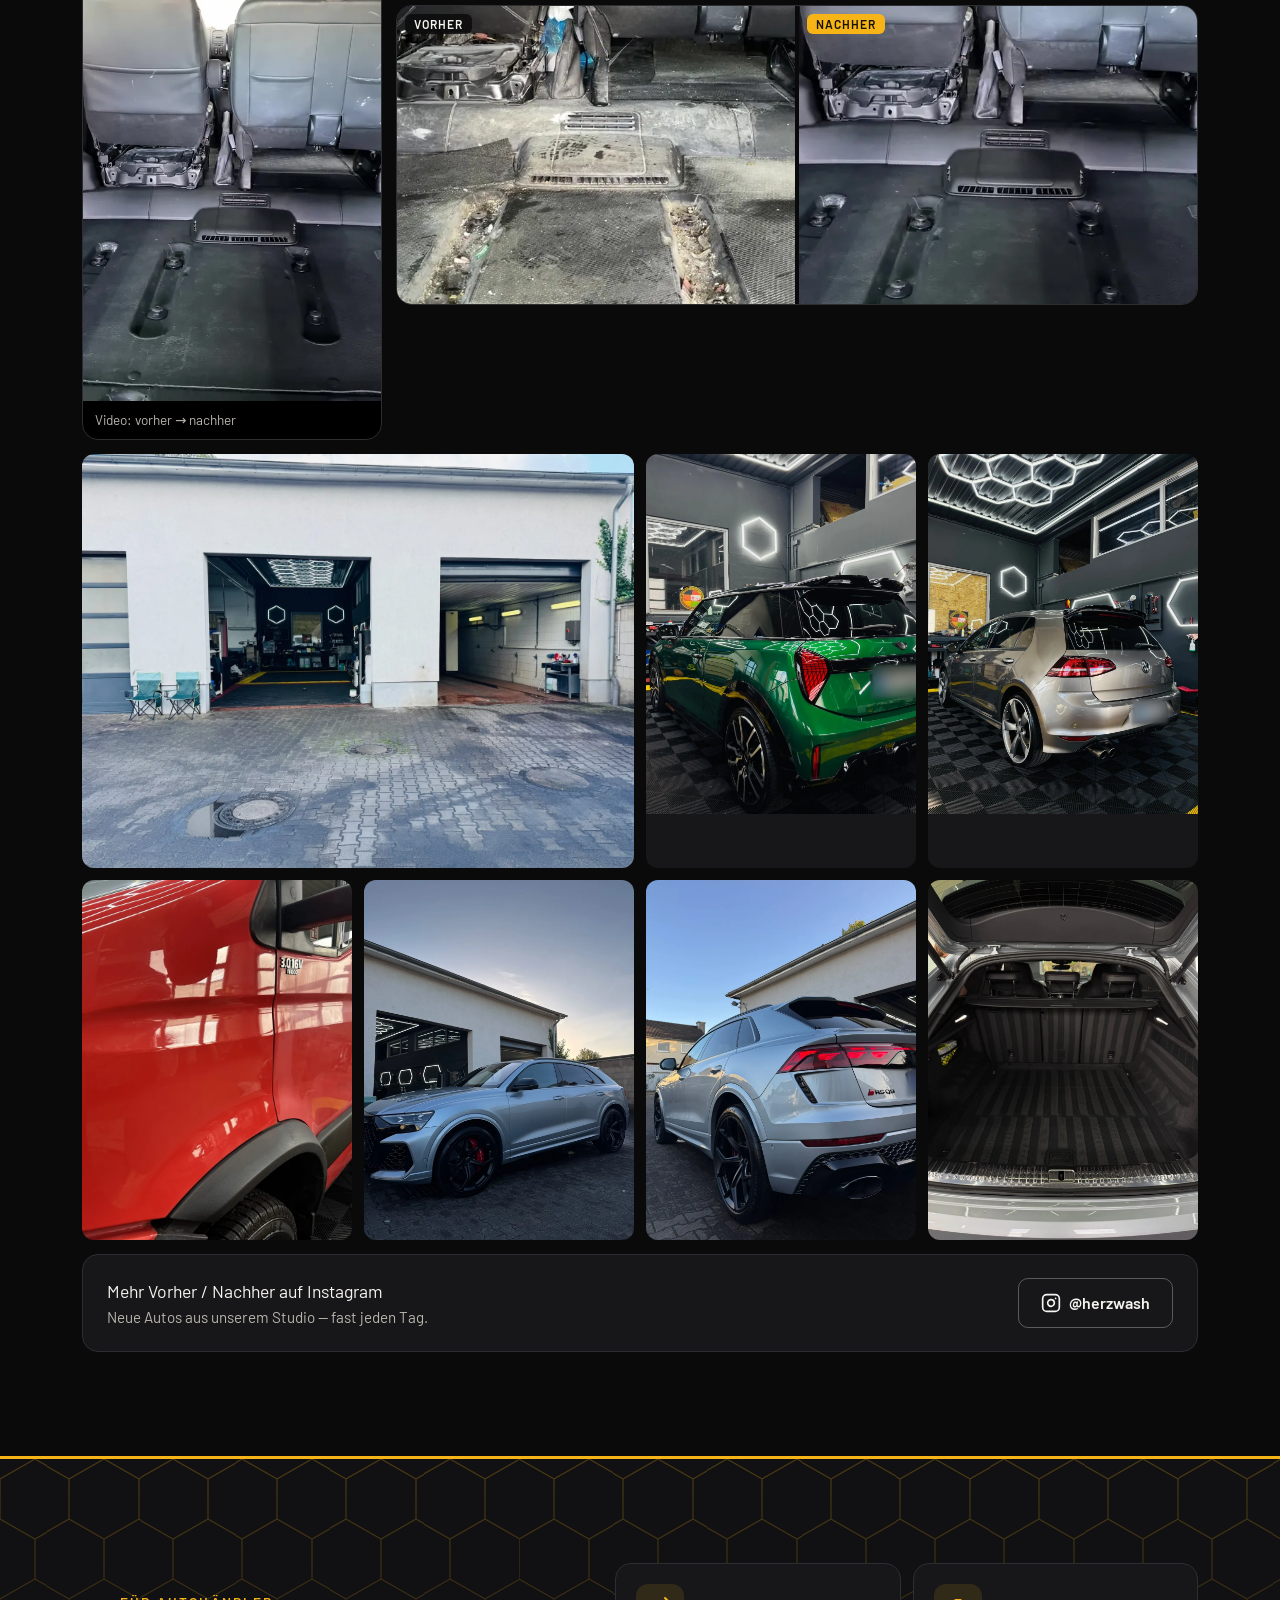
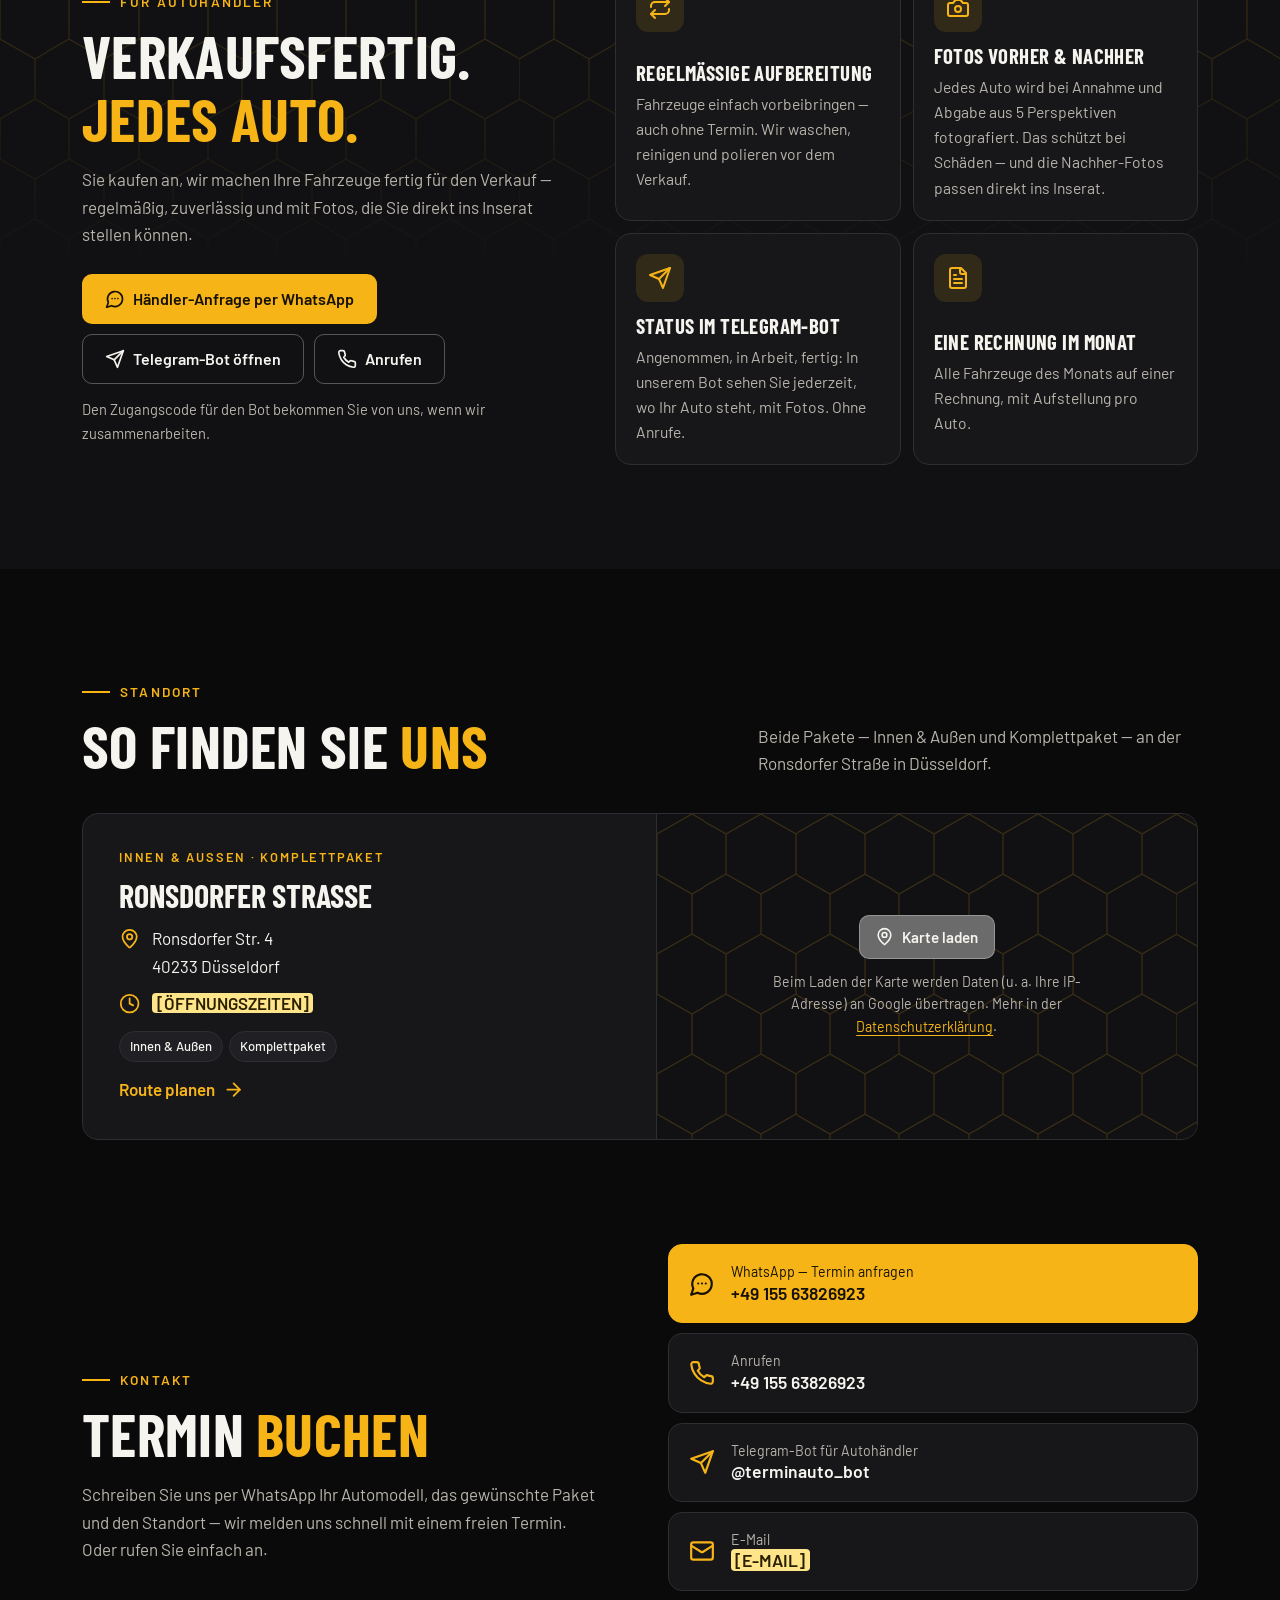
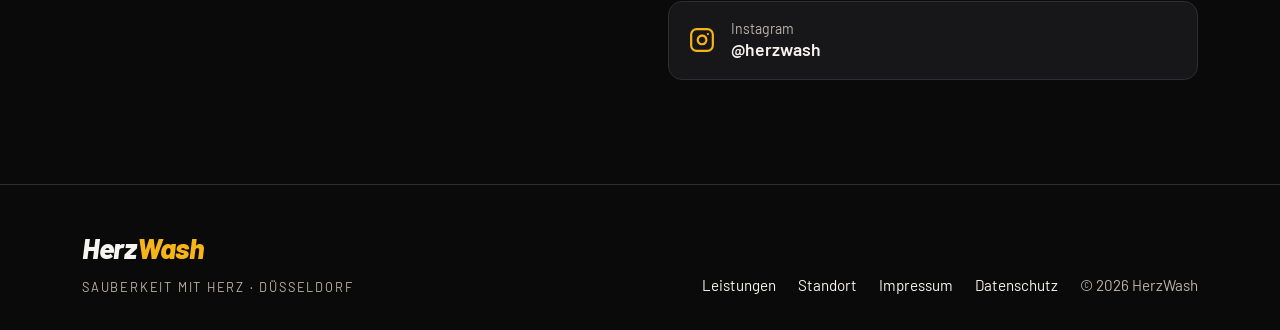
==== commit 6394db09: "New photos and van video from 2026-10-20 Hero is now the Lamborghini in the studio. Before/after get" ====
--- a/index.html
+++ b/index.html
@@ -97,7 +97,7 @@
         </div>
       </div>
       <figure class="hero-media">
-        <img src="img/hero.webp" width="1077" height="1800" alt="Grüner Mini Cooper im HerzWash-Studio unter sechseckigen LED-Leuchten" fetchpriority="high">
+        <img src="img/hero.webp?v=2" width="1200" height="1600" alt="Mattschwarzer Lamborghini im HerzWash-Studio unter sechseckigen LED-Leuchten" fetchpriority="high">
         <figcaption><strong>Unser Studio</strong> · frisch aufbereitet</figcaption>
       </figure>
     </div>
@@ -178,7 +178,7 @@
           <span class="eyebrow">Galerie</span>
           <h2 class="h2">Vorher / <em>Nachher</em></h2>
         </div>
-        <p>Lack und Innenraum — echte Fotos aus unserem Studio, links vorher, rechts nachher.</p>
+        <p>Lack, Scheinwerfer, Innenraum und Laderaum — echte Fotos aus unserem Studio, links vorher, rechts nachher.</p>
       </div>
 
       <h3 class="ba-title">Lack &amp; Politur</h3>
@@ -199,28 +199,47 @@
           <figure><img src="img/politur-4-vorher.webp" width="900" height="385" loading="lazy" alt="Heckklappe mit Kratzer am Rücklicht vor der Politur"><span class="tag">Vorher</span></figure>
           <figure><img src="img/politur-4-nachher.webp" width="900" height="385" loading="lazy" alt="Heckklappe ohne sichtbare Kratzer nach der Politur"><span class="tag after">Nachher</span></figure>
         </figure>
-      </div>
-
-      <!-- Interior photos are still missing: replace each .ph-img div with an <img> like the pairs above -->
+        <figure class="ba">
+          <figure><img src="img/scheinwerfer-vorher.webp" width="900" height="429" loading="lazy" alt="Matter, vergilbter Scheinwerfer vor der Politur"><span class="tag">Vorher</span></figure>
+          <figure><img src="img/scheinwerfer-nachher.webp" width="900" height="465" loading="lazy" alt="Klarer Scheinwerfer nach der Politur"><span class="tag after">Nachher</span></figure>
+        </figure>
+        <figure class="ba">
+          <figure><img src="img/bsaeule-vorher.webp" width="425" height="900" loading="lazy" alt="B-Säule in Klavierlack mit Kratzern vor der Politur"><span class="tag">Vorher</span></figure>
+          <figure><img src="img/bsaeule-nachher.webp" width="469" height="900" loading="lazy" alt="B-Säule in Klavierlack spiegelt nach der Politur"><span class="tag after">Nachher</span></figure>
+        </figure>
+      </div>
+
       <h3 class="ba-title">Innenraum</h3>
       <div class="ba-list">
         <figure class="ba">
-          <figure><div class="ph-img"><span>[FOTO-INNEN-1-VORHER]</span></div><span class="tag">Vorher</span></figure>
-          <figure><div class="ph-img"><span>[FOTO-INNEN-1-NACHHER]</span></div><span class="tag after">Nachher</span></figure>
-        </figure>
-        <figure class="ba">
-          <figure><div class="ph-img"><span>[FOTO-INNEN-2-VORHER]</span></div><span class="tag">Vorher</span></figure>
-          <figure><div class="ph-img"><span>[FOTO-INNEN-2-NACHHER]</span></div><span class="tag after">Nachher</span></figure>
+          <figure><img src="img/innen-1-vorher.webp" width="1200" height="900" loading="lazy" alt="Fahrerbereich eines VW up! mit Schmutz auf Sitz und Fußmatte vor der Reinigung"><span class="tag">Vorher</span></figure>
+          <figure><img src="img/innen-1-nachher.webp" width="900" height="1200" loading="lazy" alt="Derselbe Fahrerbereich sauber nach der Reinigung"><span class="tag after">Nachher</span></figure>
+        </figure>
+        <figure class="ba">
+          <figure><img src="img/innen-2-vorher.webp" width="1200" height="900" loading="lazy" alt="Sitze und Mittelkonsole von oben, verschmutzt"><span class="tag">Vorher</span></figure>
+          <figure><img src="img/innen-2-nachher.webp" width="675" height="1200" loading="lazy" alt="Sitze und Mittelkonsole von oben nach der Reinigung"><span class="tag after">Nachher</span></figure>
+        </figure>
+      </div>
+
+      <h3 class="ba-title">Transporter-Laderaum</h3>
+      <div class="ba-video-row">
+        <figure class="ba-video">
+          <video src="video/bus-laderaum.mp4" poster="img/bus-nachher.webp" autoplay muted loop playsinline preload="metadata" aria-label="Video: Laderaum eines Transporters vorher und nachher"></video>
+          <figcaption>Video: vorher → nachher</figcaption>
+        </figure>
+        <figure class="ba">
+          <figure><img class="pos-low" src="img/bus-vorher.webp" width="562" height="1000" loading="lazy" alt="Laderaum eines Transporters mit Schmutz und Ablagerungen vor der Reinigung"><span class="tag">Vorher</span></figure>
+          <figure><img class="pos-low" src="img/bus-nachher.webp" width="562" height="1000" loading="lazy" alt="Derselbe Laderaum sauber nach der Reinigung"><span class="tag after">Nachher</span></figure>
         </figure>
       </div>
 
       <div class="gallery">
         <figure class="wide"><img src="img/halle.webp" width="1400" height="1050" loading="lazy" alt="HerzWash an der Ronsdorfer Straße: Aufbereitungsstudio und Waschbox"></figure>
+        <figure><img src="img/studio-mini.webp" width="1077" height="1800" loading="lazy" alt="Grüner Mini Cooper im HerzWash-Studio"></figure>
         <figure><img src="img/studio-golf.webp" width="1050" height="1400" loading="lazy" alt="VW Golf im HerzWash-Studio"></figure>
+        <figure><img src="img/iveco-politur.webp" width="1400" height="1050" loading="lazy" alt="Roter Iveco-Transporter mit glänzendem Lack nach der Politur"></figure>
         <figure><img src="img/rsq8-front.webp" width="1050" height="1400" loading="lazy" alt="Audi RS Q8 vor der HerzWash-Halle"></figure>
         <figure><img src="img/rsq8-heck.webp" width="1050" height="1400" loading="lazy" alt="Audi RS Q8 von hinten, frisch gereinigt"></figure>
-        <figure><img src="img/motor-mini.webp" width="1112" height="1400" loading="lazy" alt="Sauberer Motorraum eines Mini Cooper"></figure>
-        <figure><img src="img/motor-rsq8.webp" width="1050" height="1400" loading="lazy" alt="Sauberer Motorraum eines Audi RS Q8"></figure>
         <figure><img src="img/kofferraum.webp" width="1050" height="1400" loading="lazy" alt="Gereinigter Kofferraum eines Audi"></figure>
       </div>
 
--- a/css/style.css
+++ b/css/style.css
@@ -385,3 +385,13 @@
 @media (min-width: 760px) {
   .section.packages { padding-top: 16px; }
 }
+
+/* Van cargo area: short video next to the photo pair */
+.ba-video-row { display: grid; gap: 14px; }
+.ba-video { margin: 0; width: 100%; max-width: 340px; justify-self: center; border-radius: var(--radius); overflow: hidden; border: 1px solid var(--line); background: #000; }
+.ba-video video { display: block; width: 100%; aspect-ratio: 9 / 16; object-fit: cover; }
+.ba-video figcaption { padding: 8px 12px; font-size: 0.85rem; color: var(--muted); }
+.ba img.pos-low { object-position: 50% 75%; }
+@media (min-width: 760px) {
+  .ba-video-row { grid-template-columns: 300px 1fr; align-items: center; }
+}
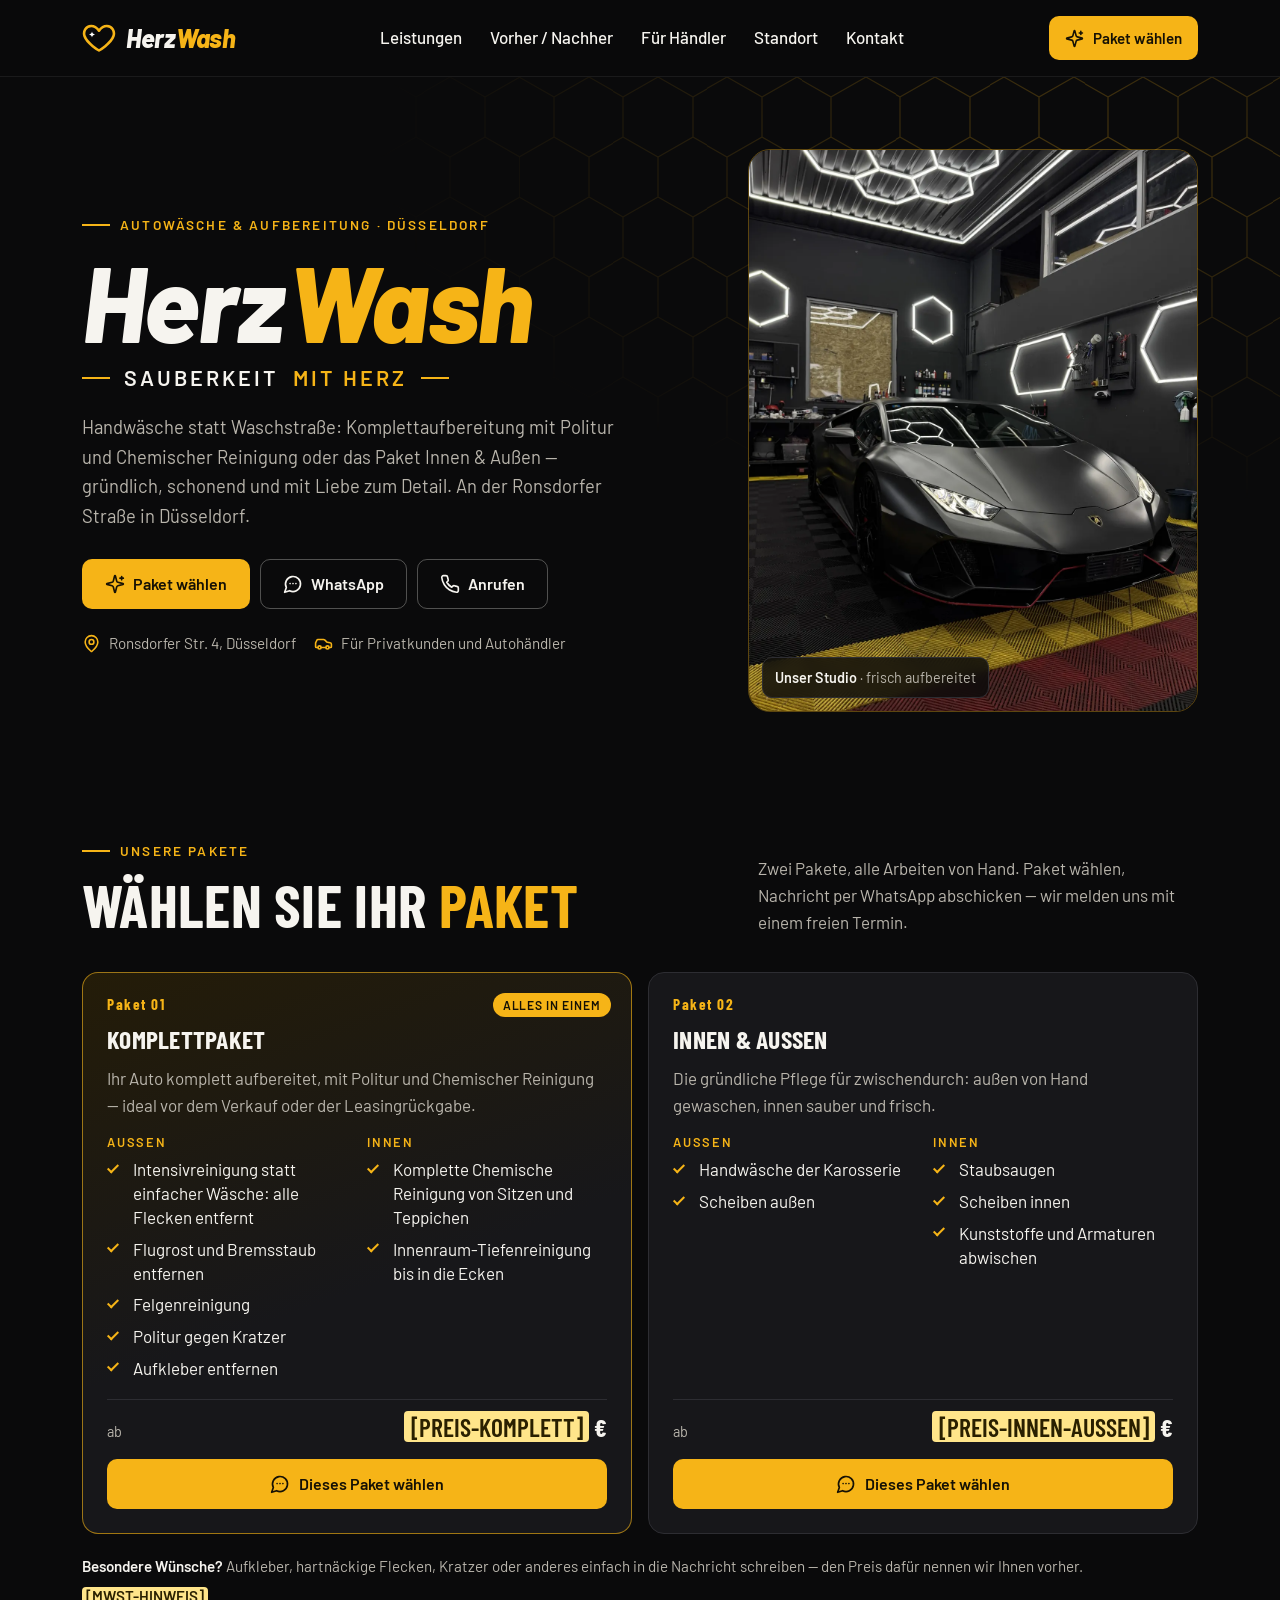
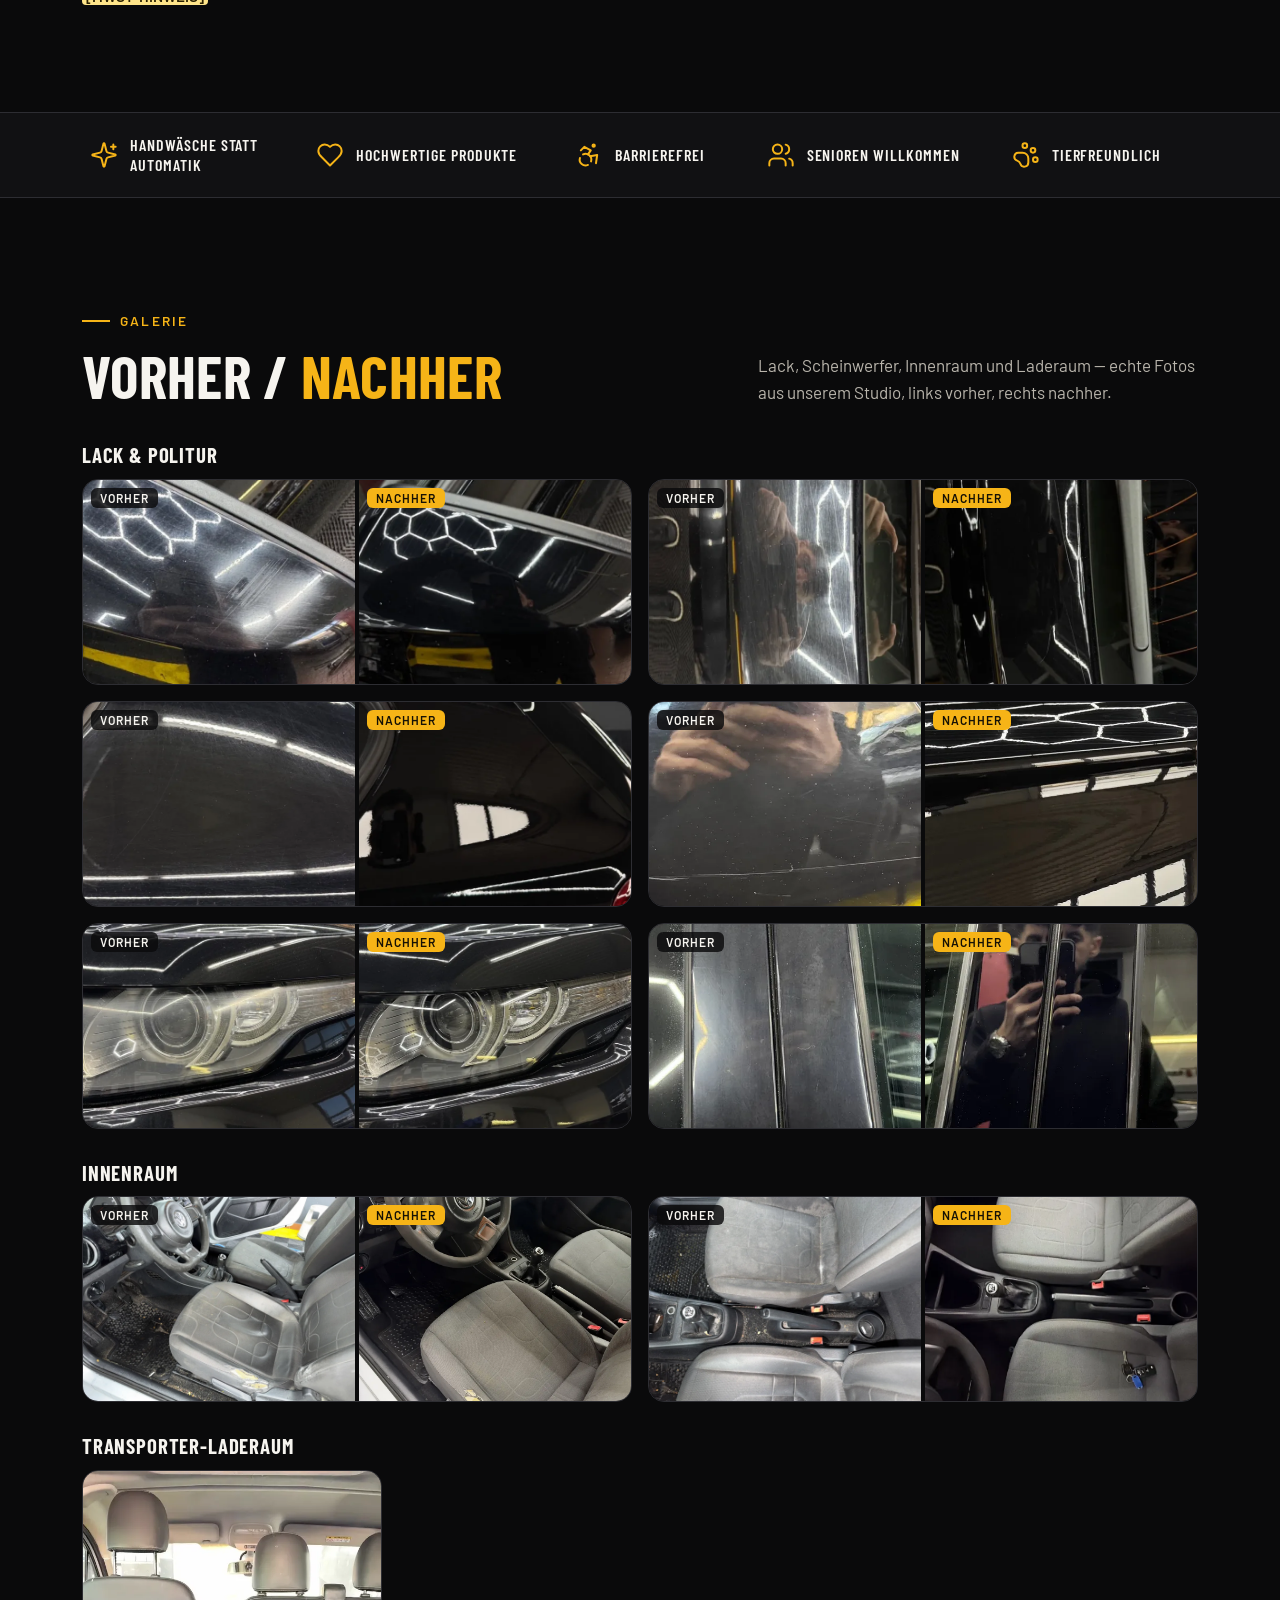
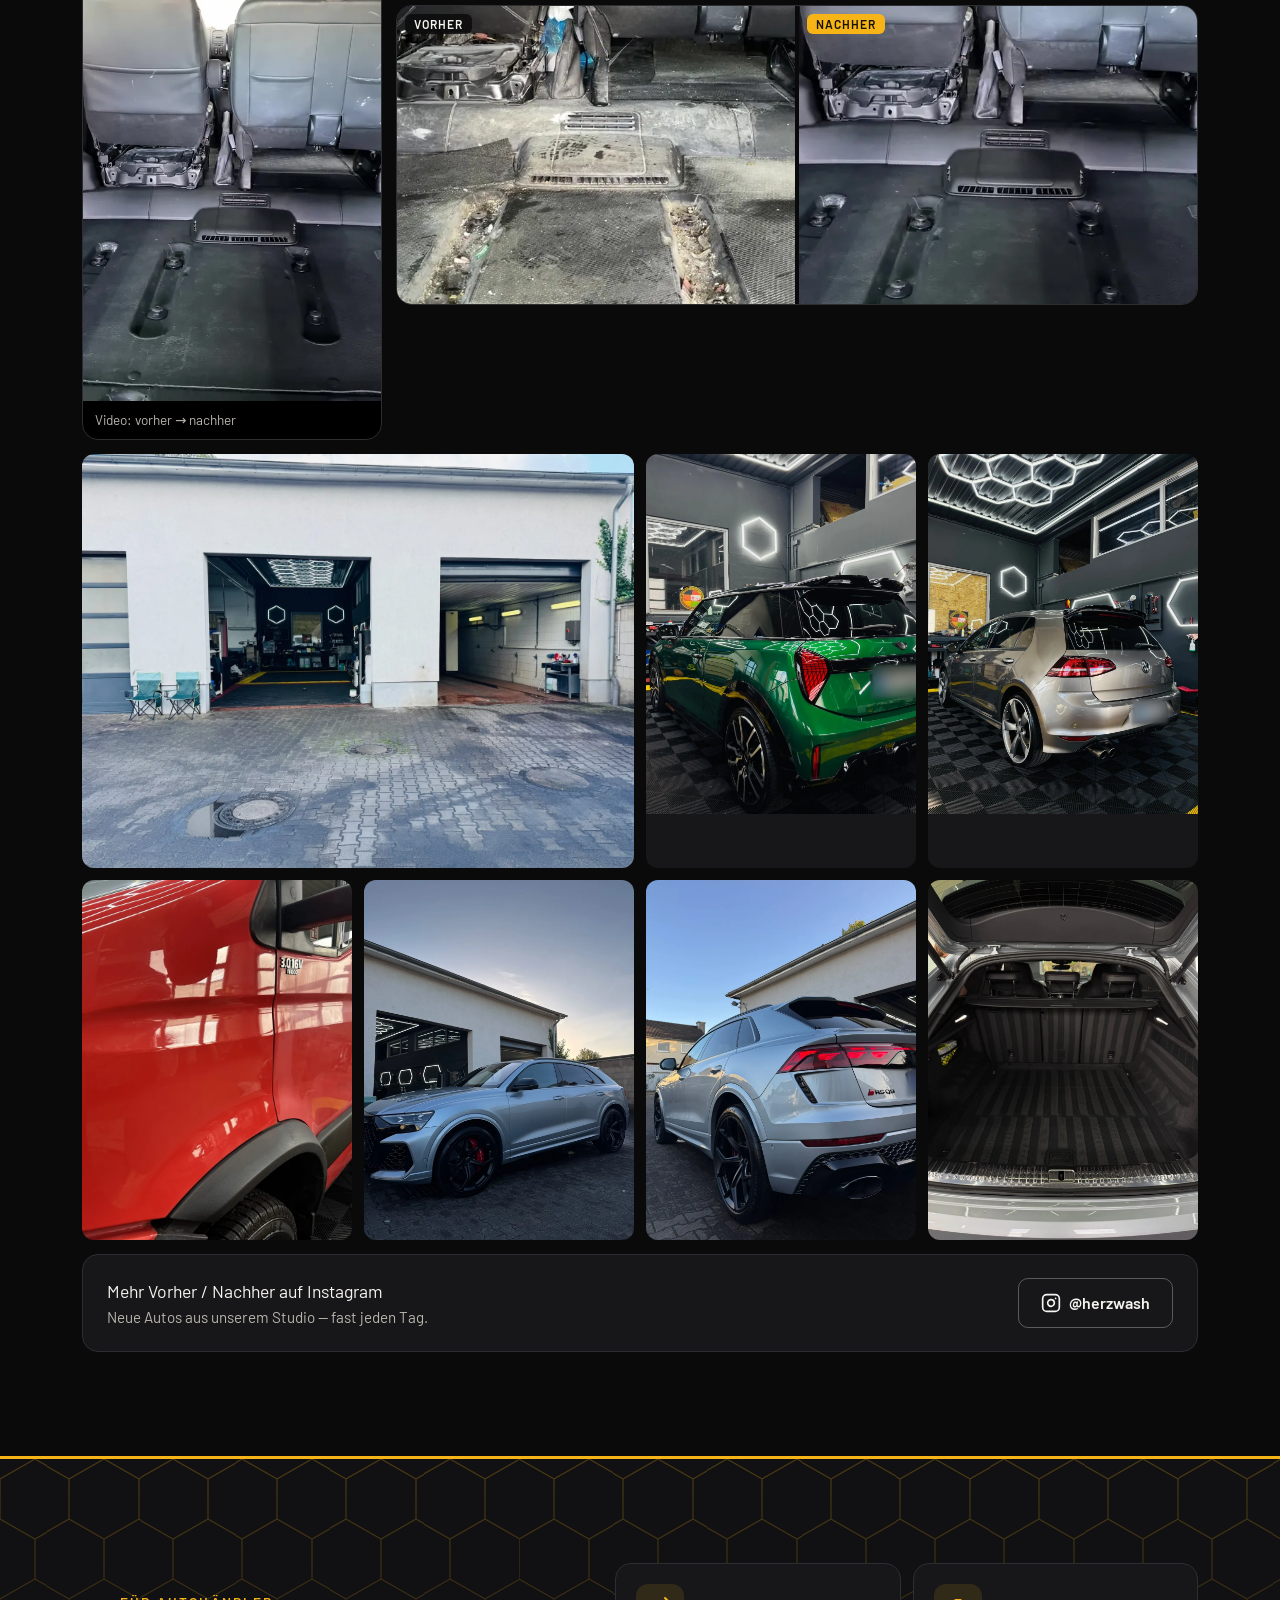
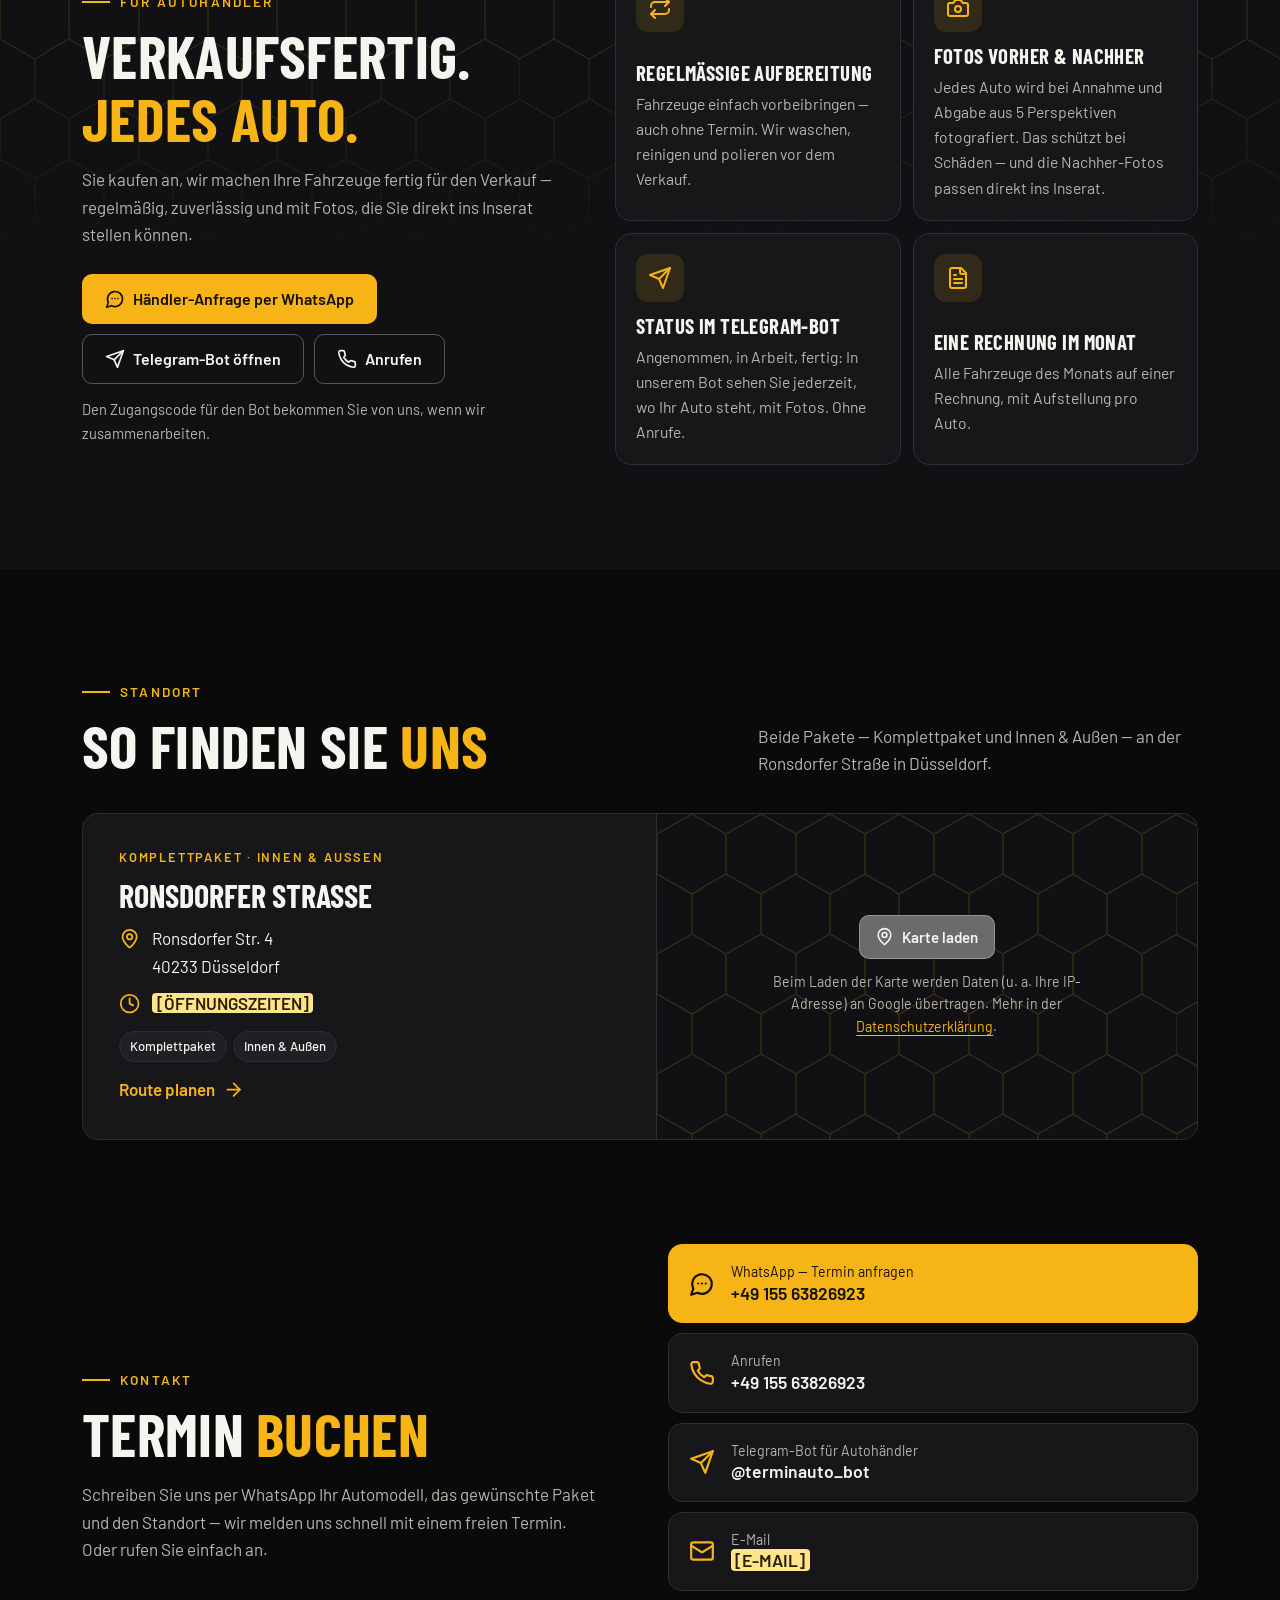
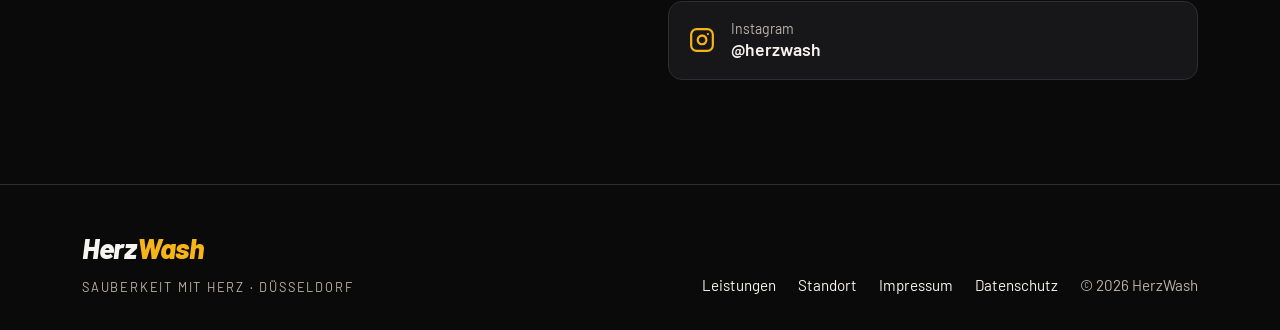
==== commit 60e6ea97: "Komplettpaket first, Innen & Außen second Card order, numbering and every paired mention (meta, hero" ====
--- a/index.html
+++ b/index.html
@@ -4,7 +4,7 @@
 <meta charset="utf-8">
 <meta name="viewport" content="width=device-width, initial-scale=1, viewport-fit=cover">
 <title>HerzWash — Autowäsche &amp; Aufbereitung in Düsseldorf | Sauberkeit mit Herz</title>
-<meta name="description" content="HerzWash in Düsseldorf: Handwäsche statt Waschstraße. Paket Innen &amp; Außen oder Komplettpaket mit Politur und Chemischer Reinigung. In Düsseldorf, Ronsdorfer Straße. Auch für Autohändler.">
+<meta name="description" content="HerzWash in Düsseldorf: Handwäsche statt Waschstraße. Komplettpaket mit Politur und Chemischer Reinigung oder Paket Innen &amp; Außen. In Düsseldorf, Ronsdorfer Straße. Auch für Autohändler.">
 <meta name="theme-color" content="#0a0a0b">
 <!-- Test version: keep it out of Google until the placeholders are filled. Remove this line at launch. -->
 <meta name="robots" content="noindex">
@@ -85,7 +85,7 @@
           <span class="wm">Herz<b>Wash</b></span>
           <span class="tagline">Sauberkeit <em>mit Herz</em></span>
         </h1>
-        <p class="lead">Handwäsche statt Waschstraße: vom Paket Innen &amp; Außen bis zur Komplettaufbereitung mit Politur und Chemischer Reinigung — gründlich, schonend und mit Liebe zum Detail. An der Ronsdorfer Straße in Düsseldorf.</p>
+        <p class="lead">Handwäsche statt Waschstraße: Komplettaufbereitung mit Politur und Chemischer Reinigung oder das Paket Innen &amp; Außen — gründlich, schonend und mit Liebe zum Detail. An der Ronsdorfer Straße in Düsseldorf.</p>
         <div class="hero-cta">
           <a class="btn btn-gold" href="#leistungen"><svg class="icon"><use href="#i-sparkles"/></svg>Paket wählen</a>
           <a class="btn btn-line" href="https://wa.me/4915563826923" target="_blank" rel="noopener"><svg class="icon"><use href="#i-chat"/></svg>WhatsApp</a>
@@ -115,8 +115,27 @@
       </div>
 
       <div class="services">
+        <article class="service featured">
+          <span class="badge">Alles in einem</span>
+          <span class="no">Paket 01</span>
+          <h3>Komplettpaket</h3>
+          <p>Ihr Auto komplett aufbereitet, mit Politur und Chemischer Reinigung — ideal vor dem Verkauf oder der Leasingrückgabe.</p>
+          <div class="pkg">
+            <div>
+              <h4>Außen</h4>
+              <ul class="checks"><li>Intensivreinigung statt einfacher Wäsche: alle Flecken entfernt</li><li>Flugrost und Bremsstaub entfernen</li><li>Felgenreinigung</li><li>Politur gegen Kratzer</li><li>Aufkleber entfernen</li></ul>
+            </div>
+            <div>
+              <h4>Innen</h4>
+              <ul class="checks"><li>Komplette Chemische Reinigung von Sitzen und Teppichen</li><li>Innenraum-Tiefenreinigung bis in die Ecken</li></ul>
+            </div>
+          </div>
+          <div class="price"><span>ab</span><strong>[PREIS-KOMPLETT] €</strong></div>
+          <!-- TERMIN-LINK: package buttons open WhatsApp until the bot can book private clients -->
+          <a class="btn btn-gold pkg-btn" href="https://wa.me/4915563826923?text=Hallo%20HerzWash%2C%20ich%20m%C3%B6chte%20das%20Paket%20%E2%80%9EKomplettpaket%E2%80%9C%20buchen.%20Meine%20W%C3%BCnsche%3A%20" target="_blank" rel="noopener"><svg class="icon"><use href="#i-chat"/></svg>Dieses Paket wählen</a>
+        </article>
         <article class="service">
-          <span class="no">Paket 01</span>
+          <span class="no">Paket 02</span>
           <h3>Innen &amp; Außen</h3>
           <p>Die gründliche Pflege für zwischendurch: außen von Hand gewaschen, innen sauber und frisch.</p>
           <div class="pkg">
@@ -130,26 +149,7 @@
             </div>
           </div>
           <div class="price"><span>ab</span><strong>[PREIS-INNEN-AUSSEN] €</strong></div>
-          <!-- TERMIN-LINK: package buttons open WhatsApp until the bot can book private clients -->
           <a class="btn btn-gold pkg-btn" href="https://wa.me/4915563826923?text=Hallo%20HerzWash%2C%20ich%20m%C3%B6chte%20das%20Paket%20%E2%80%9EInnen%20%26%20Au%C3%9Fen%E2%80%9C%20buchen.%20Meine%20W%C3%BCnsche%3A%20" target="_blank" rel="noopener"><svg class="icon"><use href="#i-chat"/></svg>Dieses Paket wählen</a>
-        </article>
-        <article class="service featured">
-          <span class="badge">Alles in einem</span>
-          <span class="no">Paket 02</span>
-          <h3>Komplettpaket</h3>
-          <p>Ihr Auto komplett aufbereitet, mit Politur und Chemischer Reinigung — ideal vor dem Verkauf oder der Leasingrückgabe.</p>
-          <div class="pkg">
-            <div>
-              <h4>Außen</h4>
-              <ul class="checks"><li>Intensivreinigung statt einfacher Wäsche: alle Flecken entfernt</li><li>Flugrost und Bremsstaub entfernen</li><li>Felgenreinigung</li><li>Politur gegen Kratzer</li><li>Aufkleber entfernen</li></ul>
-            </div>
-            <div>
-              <h4>Innen</h4>
-              <ul class="checks"><li>Komplette Chemische Reinigung von Sitzen und Teppichen</li><li>Innenraum-Tiefenreinigung bis in die Ecken</li></ul>
-            </div>
-          </div>
-          <div class="price"><span>ab</span><strong>[PREIS-KOMPLETT] €</strong></div>
-          <a class="btn btn-gold pkg-btn" href="https://wa.me/4915563826923?text=Hallo%20HerzWash%2C%20ich%20m%C3%B6chte%20das%20Paket%20%E2%80%9EKomplettpaket%E2%80%9C%20buchen.%20Meine%20W%C3%BCnsche%3A%20" target="_blank" rel="noopener"><svg class="icon"><use href="#i-chat"/></svg>Dieses Paket wählen</a>
         </article>
       </div>
       <p class="price-note"><strong>Besondere Wünsche?</strong> Aufkleber, hartnäckige Flecken, Kratzer oder anderes einfach in die Nachricht schreiben — den Preis dafür nennen wir Ihnen vorher.</p>
@@ -297,19 +297,19 @@
           <span class="eyebrow">Standort</span>
           <h2 class="h2">So finden Sie <em>uns</em></h2>
         </div>
-        <p>Beide Pakete — Innen &amp; Außen und Komplettpaket — an der Ronsdorfer Straße in Düsseldorf.</p>
+        <p>Beide Pakete — Komplettpaket und Innen &amp; Außen — an der Ronsdorfer Straße in Düsseldorf.</p>
       </div>
 
       <div class="locations">
         <article class="location wide">
           <div class="location-body">
-            <span class="kicker">Innen &amp; Außen · Komplettpaket</span>
+            <span class="kicker">Komplettpaket · Innen &amp; Außen</span>
             <h3>Ronsdorfer Straße</h3>
             <ul class="info">
               <li><svg class="icon"><use href="#i-pin"/></svg><span>Ronsdorfer Str. 4<br>40233 Düsseldorf</span></li>
               <li><svg class="icon"><use href="#i-clock"/></svg><span>[ÖFFNUNGSZEITEN]</span></li>
             </ul>
-            <ul class="chips" aria-label="Leistungen an der Ronsdorfer Straße"><li>Innen &amp; Außen</li><li>Komplettpaket</li></ul>
+            <ul class="chips" aria-label="Leistungen an der Ronsdorfer Straße"><li>Komplettpaket</li><li>Innen &amp; Außen</li></ul>
             <a class="route" href="https://www.google.com/maps/dir/?api=1&amp;destination=Ronsdorfer%20Str.%204%2C%2040233%20D%C3%BCsseldorf" target="_blank" rel="noopener">Route planen <svg class="icon"><use href="#i-arrow"/></svg></a>
           </div>
           <div class="map" data-map-src="https://www.google.com/maps?q=Ronsdorfer%20Str.%204%2C%2040233%20D%C3%BCsseldorf&amp;output=embed" data-map-title="Karte: HerzWash, Ronsdorfer Straße 4">
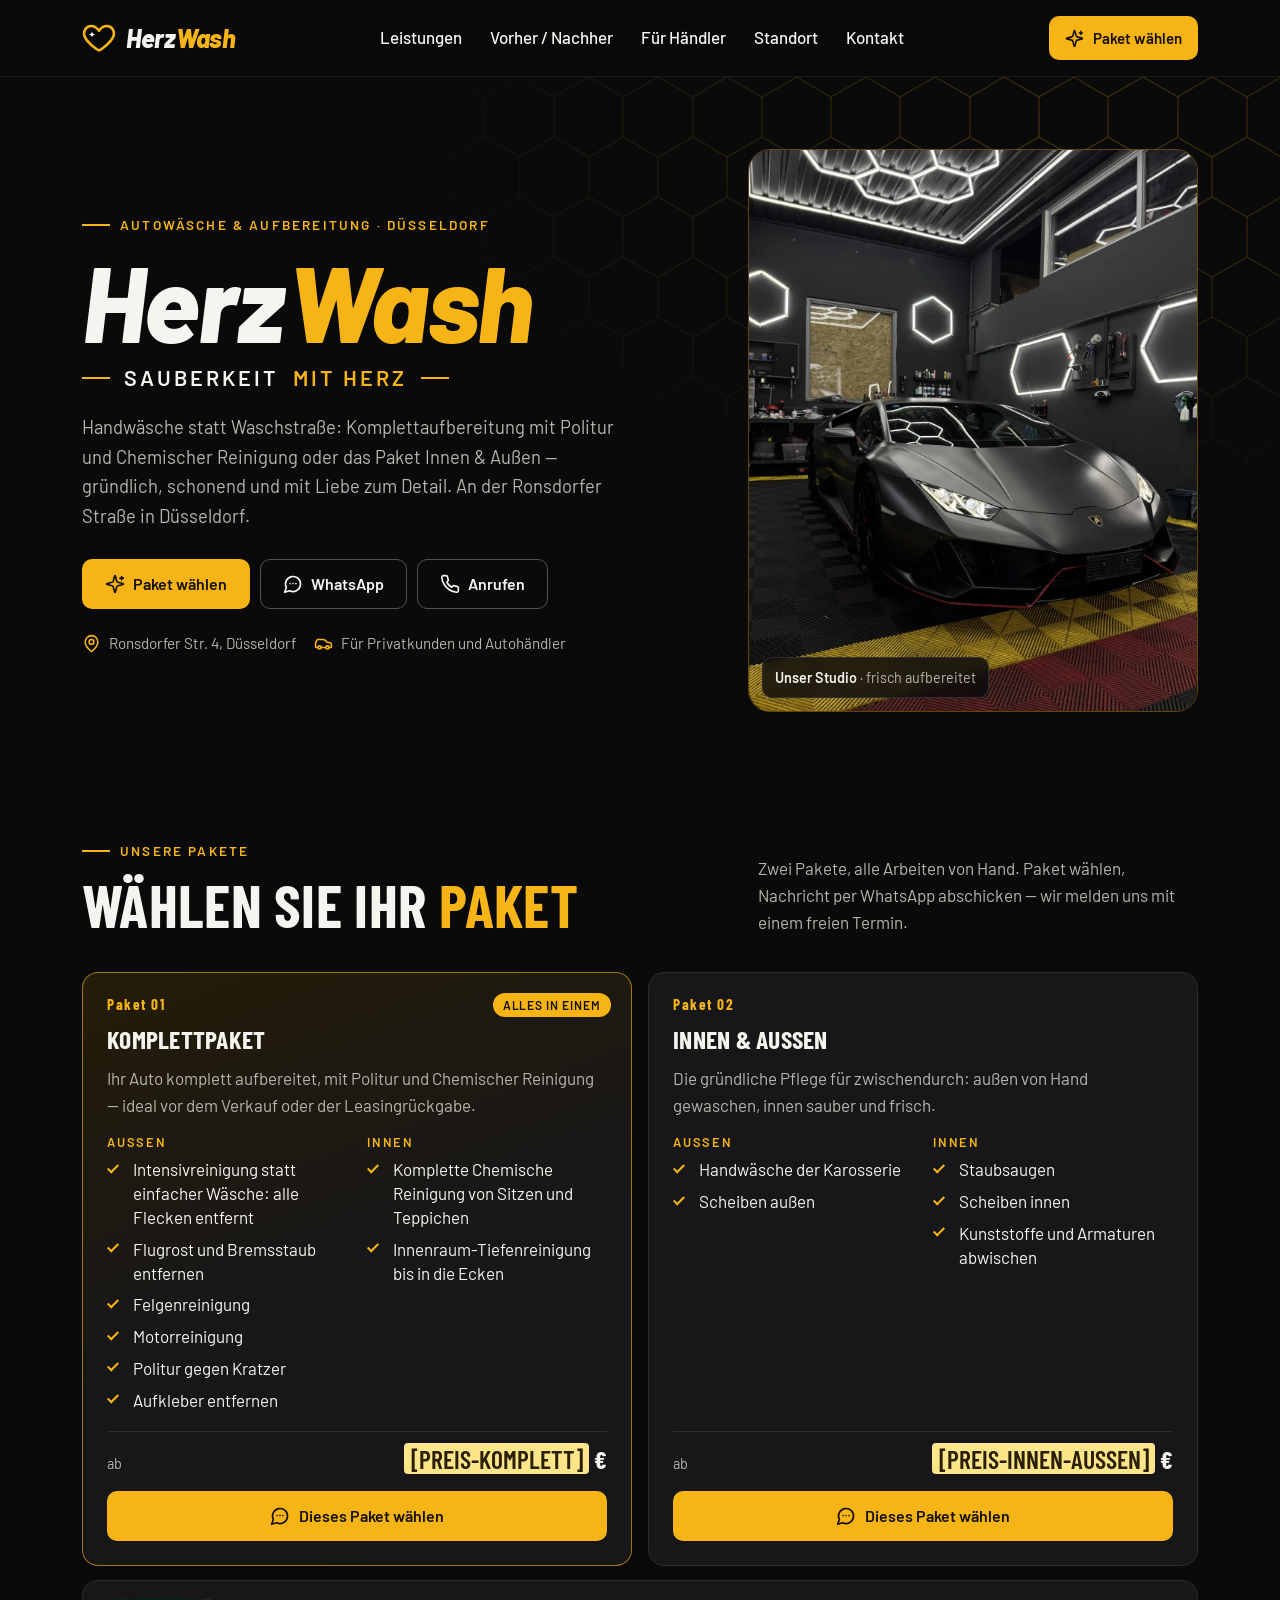
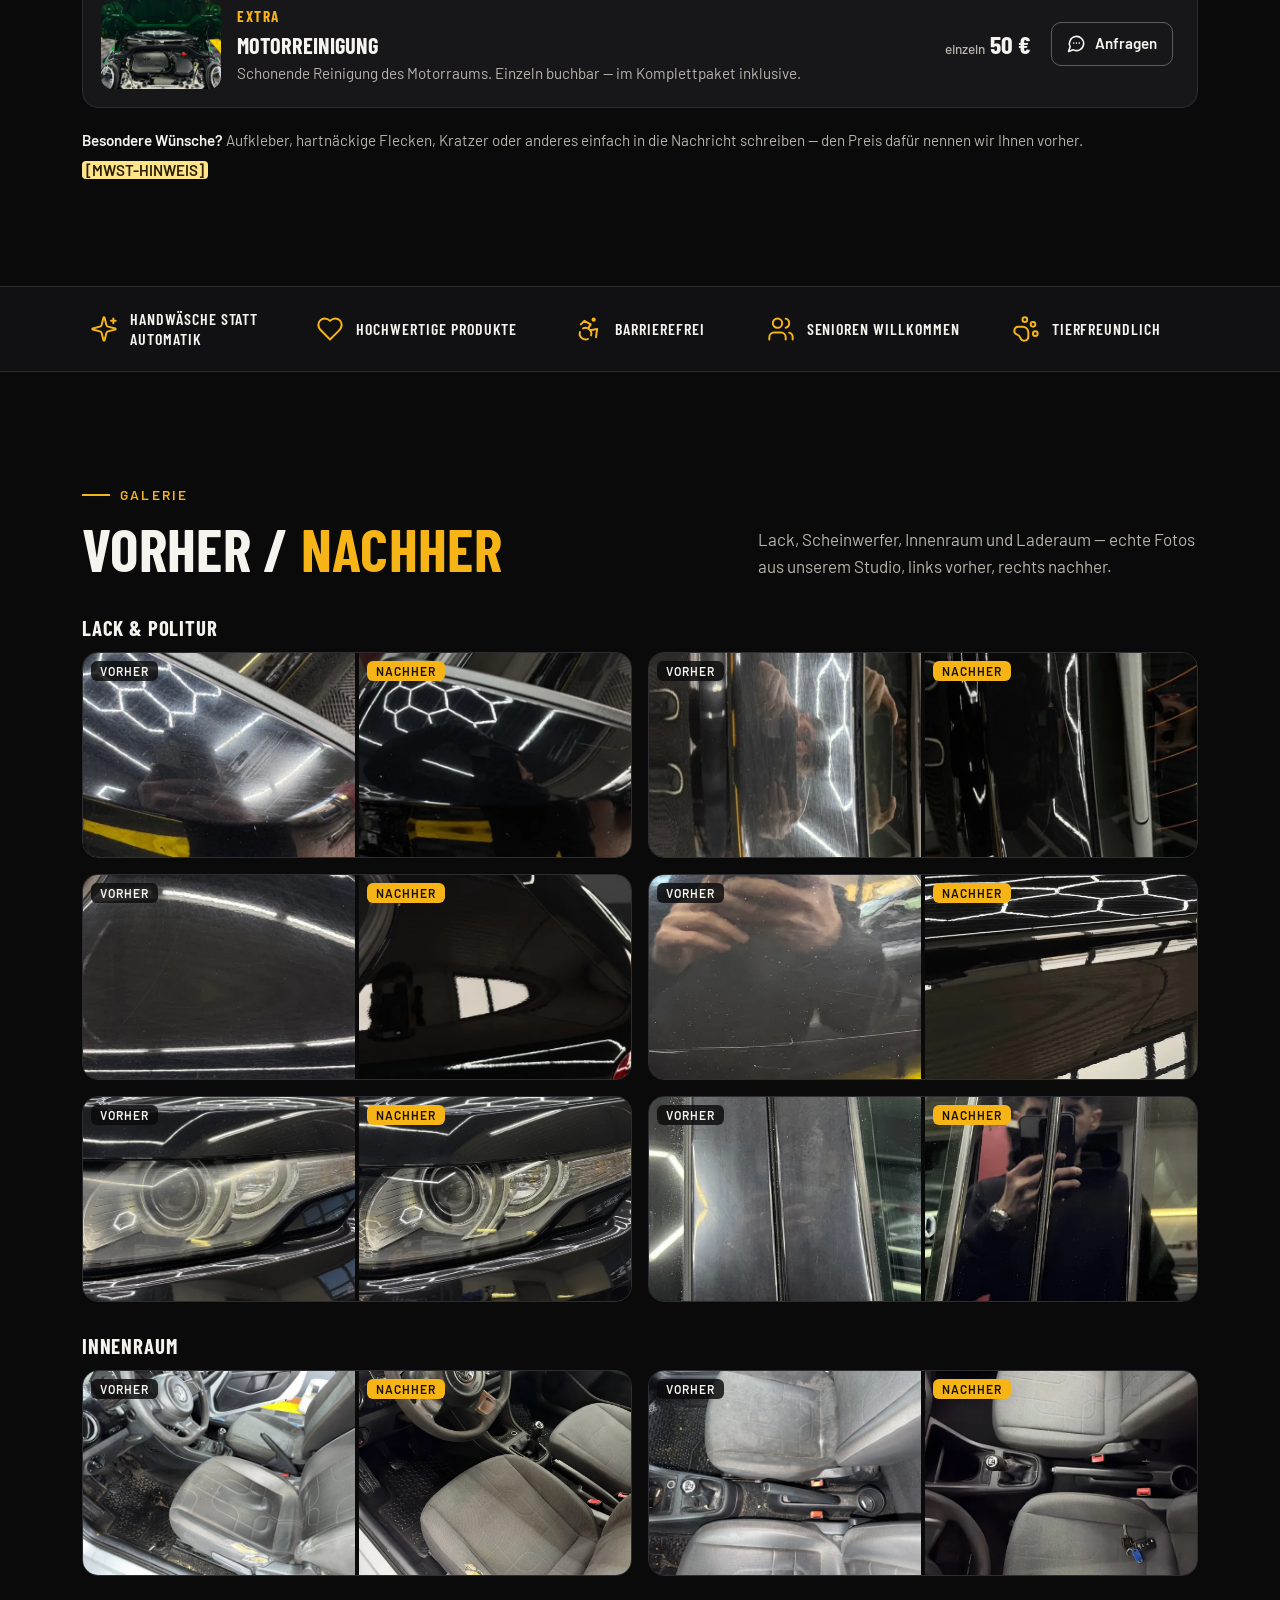
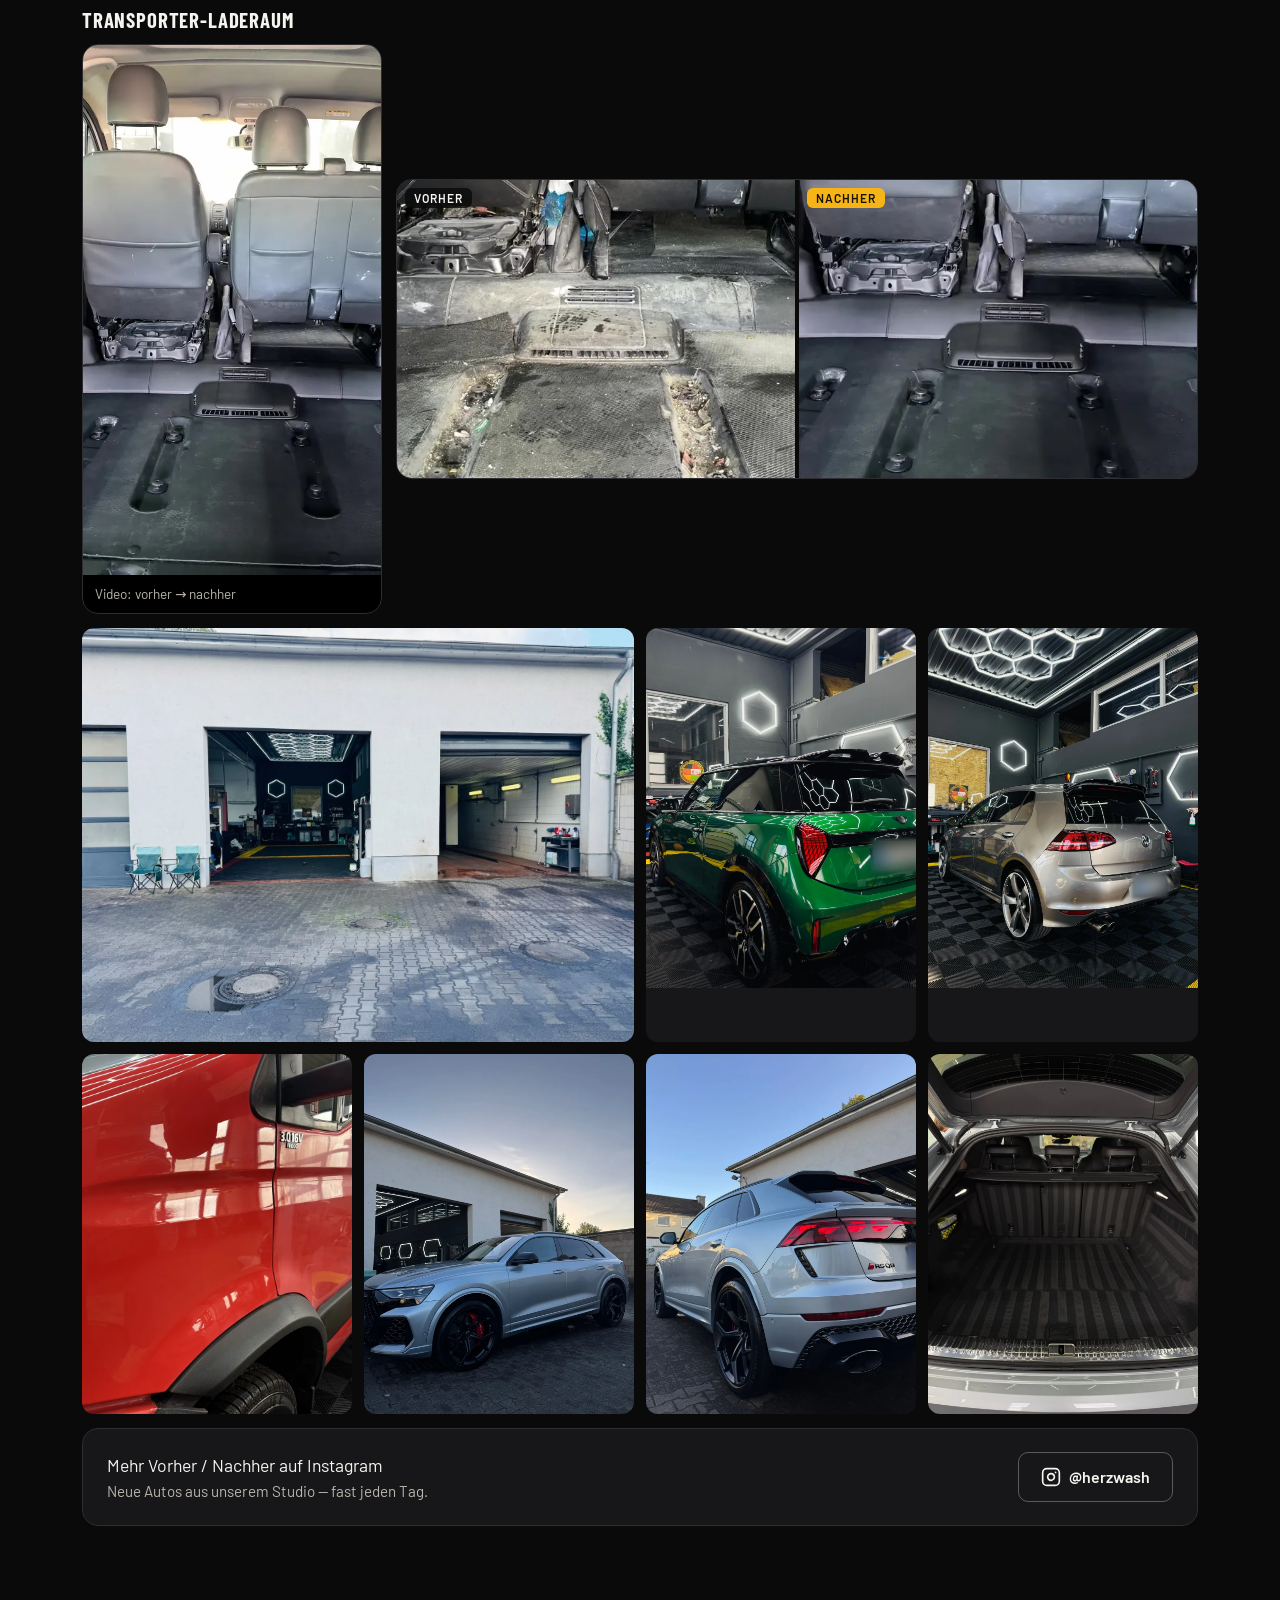
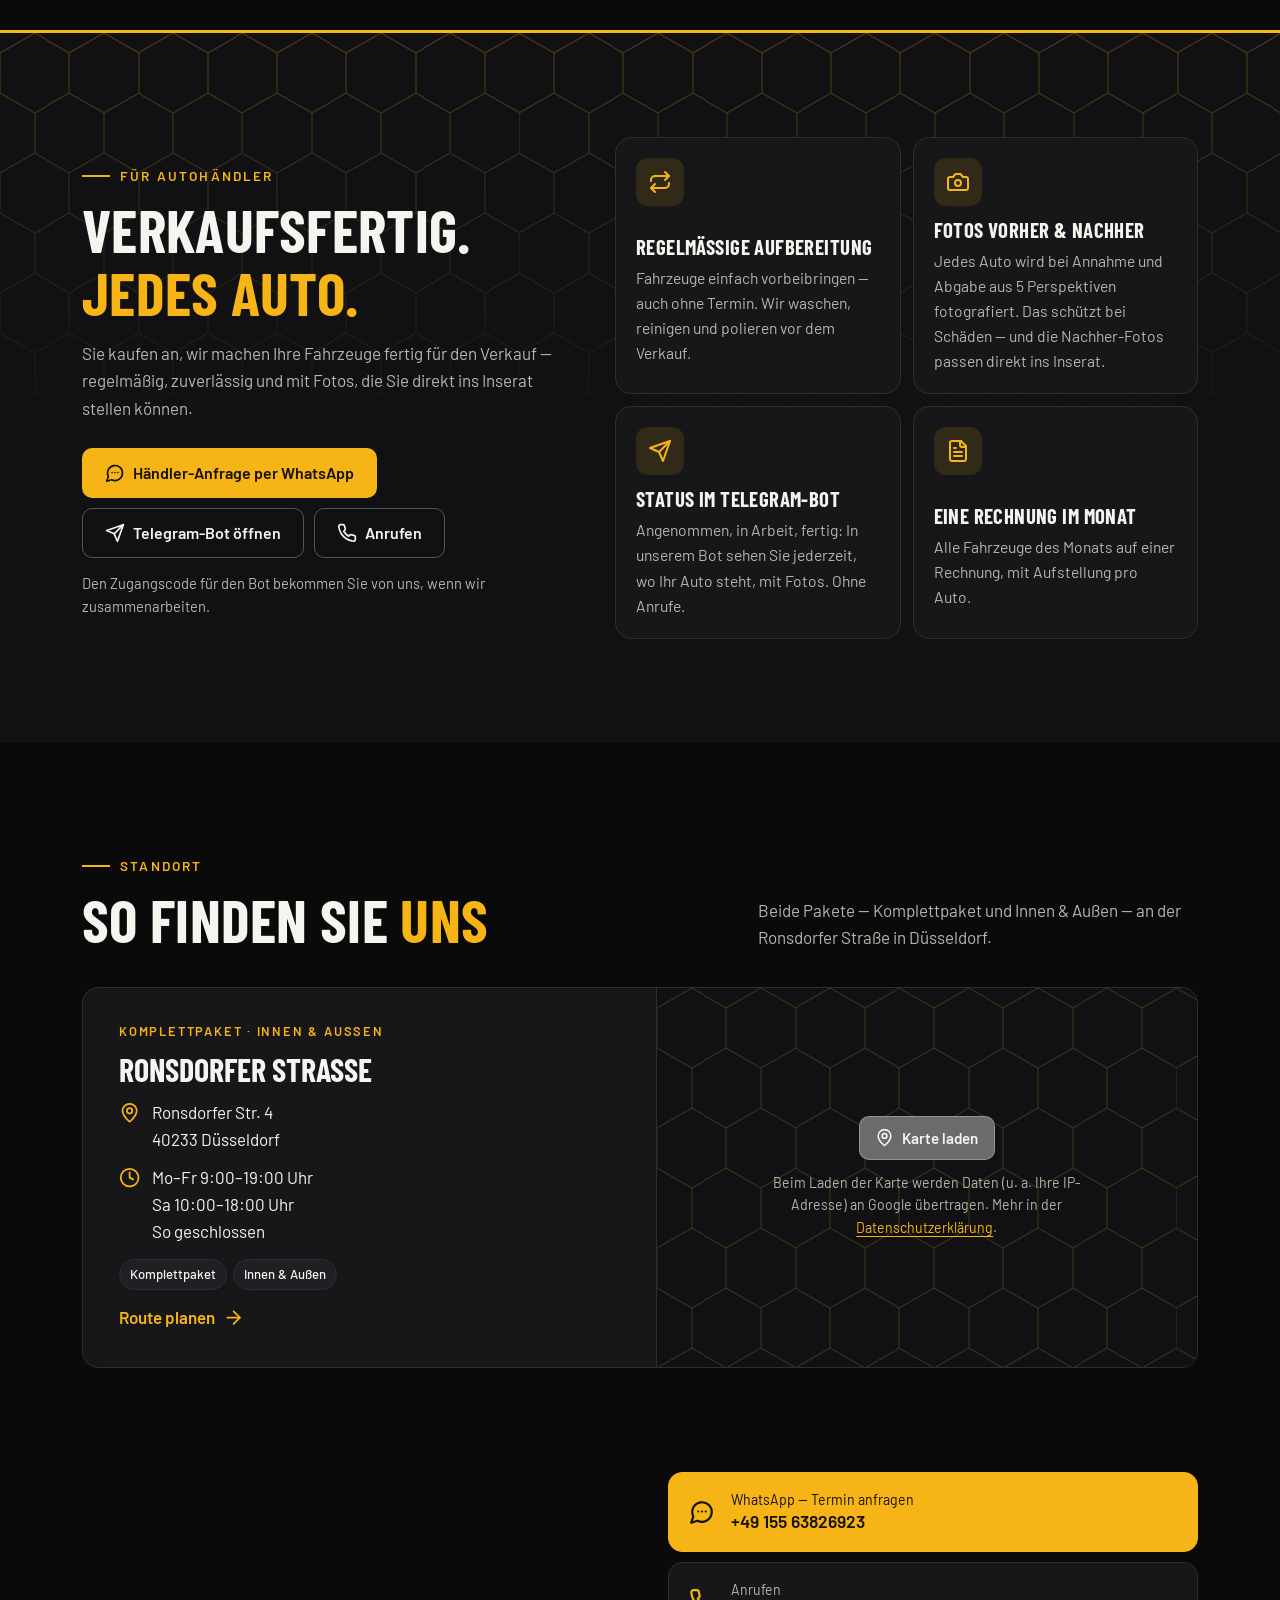
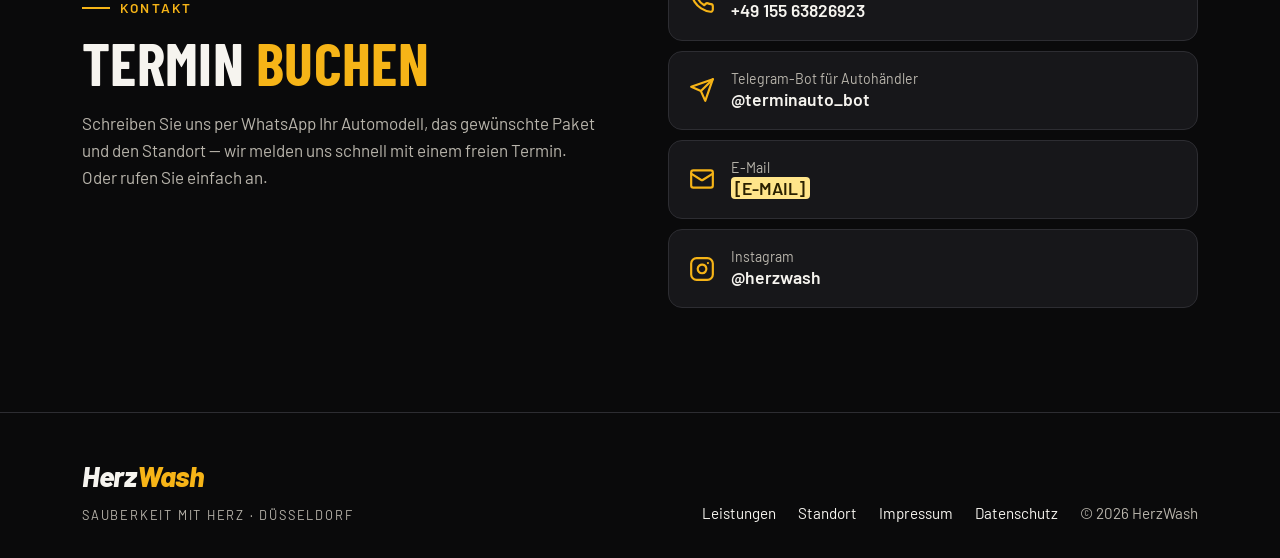
==== commit 0f2685af: "Opening hours, Impressum address, Motorreinigung extra Hours Mo-Fr 9-19, Sa 10-18, So closed. Impres" ====
--- a/index.html
+++ b/index.html
@@ -123,7 +123,7 @@
           <div class="pkg">
             <div>
               <h4>Außen</h4>
-              <ul class="checks"><li>Intensivreinigung statt einfacher Wäsche: alle Flecken entfernt</li><li>Flugrost und Bremsstaub entfernen</li><li>Felgenreinigung</li><li>Politur gegen Kratzer</li><li>Aufkleber entfernen</li></ul>
+              <ul class="checks"><li>Intensivreinigung statt einfacher Wäsche: alle Flecken entfernt</li><li>Flugrost und Bremsstaub entfernen</li><li>Felgenreinigung</li><li>Motorreinigung</li><li>Politur gegen Kratzer</li><li>Aufkleber entfernen</li></ul>
             </div>
             <div>
               <h4>Innen</h4>
@@ -152,6 +152,18 @@
           <a class="btn btn-gold pkg-btn" href="https://wa.me/4915563826923?text=Hallo%20HerzWash%2C%20ich%20m%C3%B6chte%20das%20Paket%20%E2%80%9EInnen%20%26%20Au%C3%9Fen%E2%80%9C%20buchen.%20Meine%20W%C3%BCnsche%3A%20" target="_blank" rel="noopener"><svg class="icon"><use href="#i-chat"/></svg>Dieses Paket wählen</a>
         </article>
       </div>
+      <div class="extra">
+        <img src="img/motor-mini.webp" width="1112" height="1400" loading="lazy" alt="Sauberer Motorraum eines Mini Cooper nach der Motorreinigung">
+        <div class="extra-body">
+          <span class="no">Extra</span>
+          <h3>Motorreinigung</h3>
+          <p>Schonende Reinigung des Motorraums. Einzeln buchbar — im Komplettpaket inklusive.</p>
+        </div>
+        <div class="extra-side">
+          <span class="extra-price"><small>einzeln</small> 50 €</span>
+          <a class="btn btn-line btn-sm" href="https://wa.me/4915563826923?text=Hallo%20HerzWash%2C%20ich%20m%C3%B6chte%20eine%20Motorreinigung%20%28Extra%29%20buchen.%20Meine%20W%C3%BCnsche%3A%20" target="_blank" rel="noopener"><svg class="icon"><use href="#i-chat"/></svg>Anfragen</a>
+        </div>
+      </div>
       <p class="price-note"><strong>Besondere Wünsche?</strong> Aufkleber, hartnäckige Flecken, Kratzer oder anderes einfach in die Nachricht schreiben — den Preis dafür nennen wir Ihnen vorher.</p>
       <p class="price-note">[MWST-HINWEIS]</p>
     </div>
@@ -307,7 +319,7 @@
             <h3>Ronsdorfer Straße</h3>
             <ul class="info">
               <li><svg class="icon"><use href="#i-pin"/></svg><span>Ronsdorfer Str. 4<br>40233 Düsseldorf</span></li>
-              <li><svg class="icon"><use href="#i-clock"/></svg><span>[ÖFFNUNGSZEITEN]</span></li>
+              <li><svg class="icon"><use href="#i-clock"/></svg><span>Mo–Fr 9:00–19:00 Uhr<br>Sa 10:00–18:00 Uhr<br>So geschlossen</span></li>
             </ul>
             <ul class="chips" aria-label="Leistungen an der Ronsdorfer Straße"><li>Komplettpaket</li><li>Innen &amp; Außen</li></ul>
             <a class="route" href="https://www.google.com/maps/dir/?api=1&amp;destination=Ronsdorfer%20Str.%204%2C%2040233%20D%C3%BCsseldorf" target="_blank" rel="noopener">Route planen <svg class="icon"><use href="#i-arrow"/></svg></a>
--- a/css/style.css
+++ b/css/style.css
@@ -395,3 +395,21 @@
 @media (min-width: 760px) {
   .ba-video-row { grid-template-columns: 300px 1fr; align-items: center; }
 }
+
+/* Extra next to the packages (Motorreinigung) */
+.extra {
+  display: grid; grid-template-columns: 88px 1fr; gap: 14px 16px; align-items: center; margin-top: 14px;
+  background: var(--surface); border: 1px solid var(--line); border-radius: var(--radius); padding: 16px;
+}
+.extra .no { font: 700 0.95rem/1 var(--font-cond); color: var(--gold); letter-spacing: 0.1em; text-transform: uppercase; }
+.extra img { width: 88px; height: 88px; object-fit: cover; border-radius: 12px; }
+.extra h3 { font: 700 1.4rem/1.1 var(--font-cond); text-transform: uppercase; margin-top: 4px; }
+.extra p { color: var(--muted); font-size: 0.95rem; margin-top: 4px; }
+.extra-side { grid-column: 1 / -1; display: flex; align-items: center; justify-content: space-between; gap: 12px; border-top: 1px solid var(--line); padding-top: 12px; }
+.extra-price { font: 700 1.6rem/1 var(--font-cond); white-space: nowrap; }
+.extra-price small { font: 500 0.85rem/1 var(--font); color: var(--muted); }
+@media (min-width: 760px) {
+  .extra { grid-template-columns: 120px 1fr auto; padding: 18px 24px 18px 18px; }
+  .extra img { width: 120px; height: 90px; }
+  .extra-side { grid-column: auto; border-top: 0; padding-top: 0; gap: 20px; }
+}
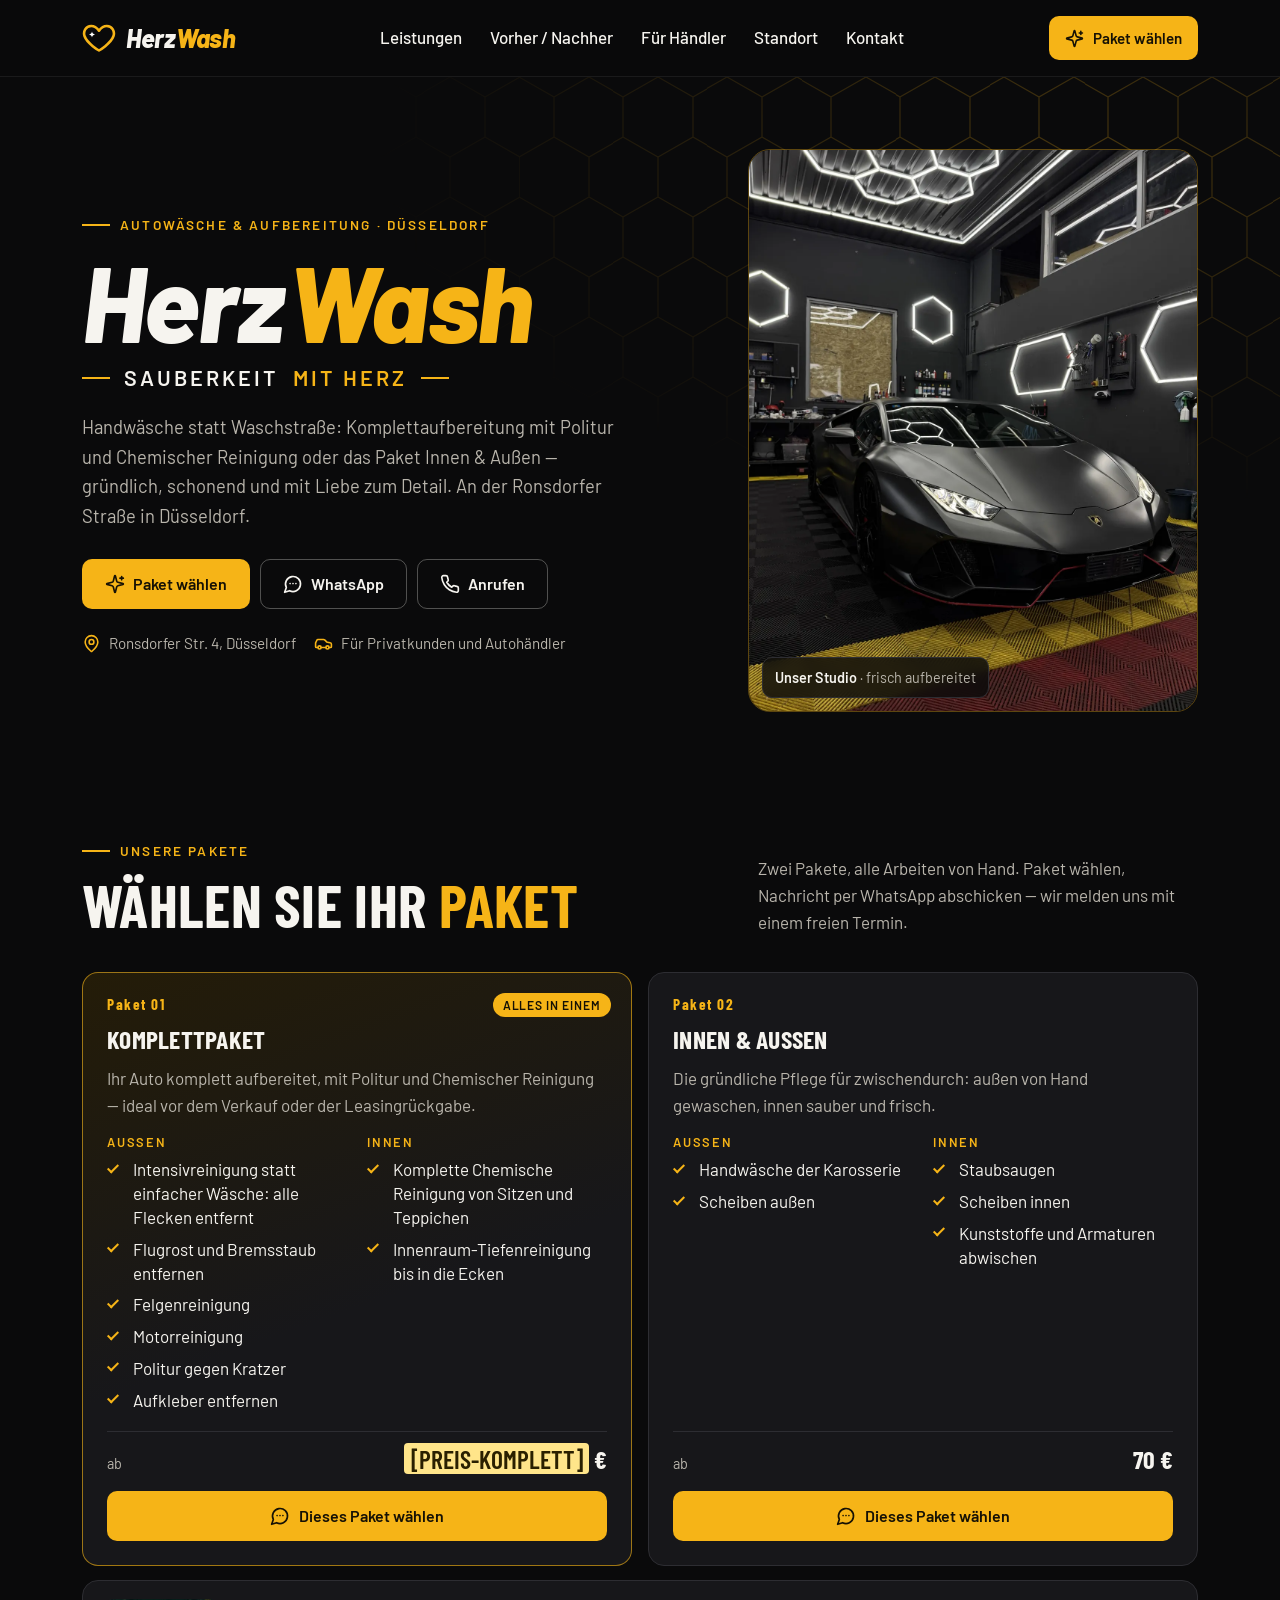
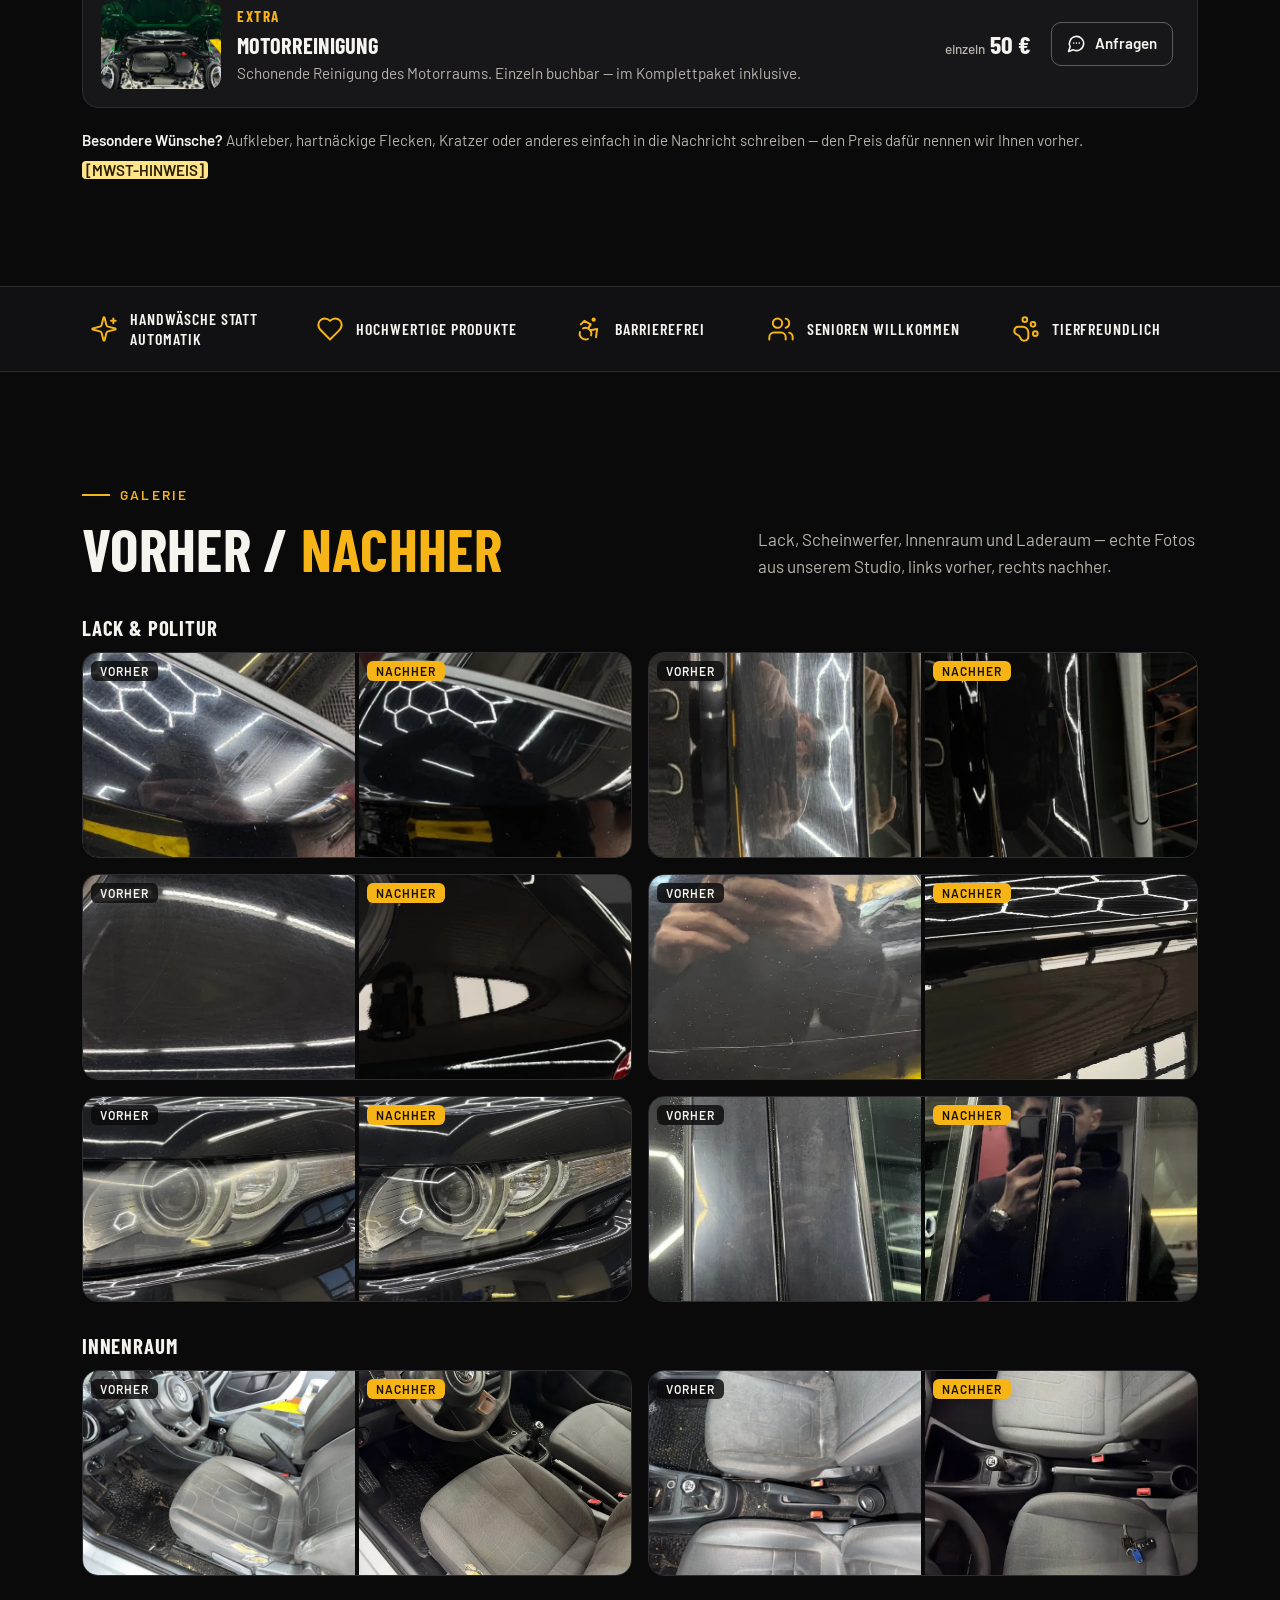
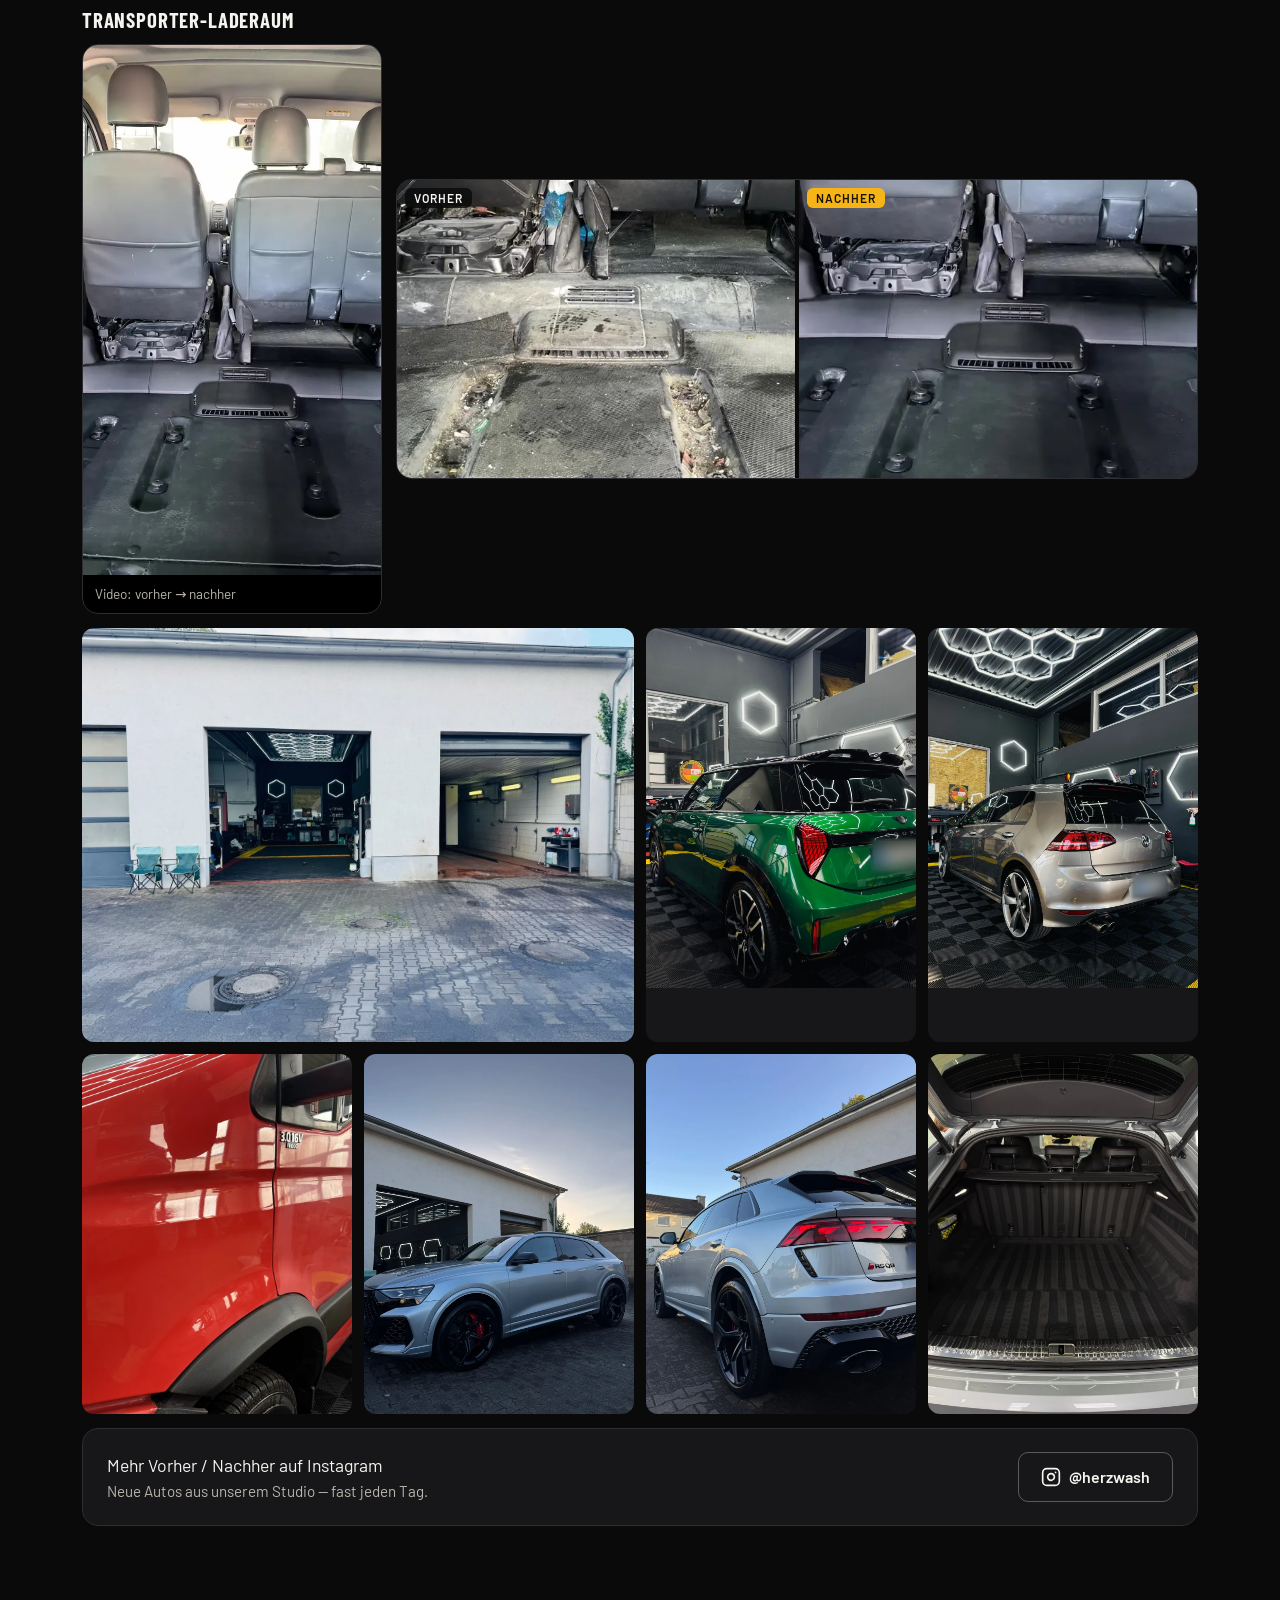
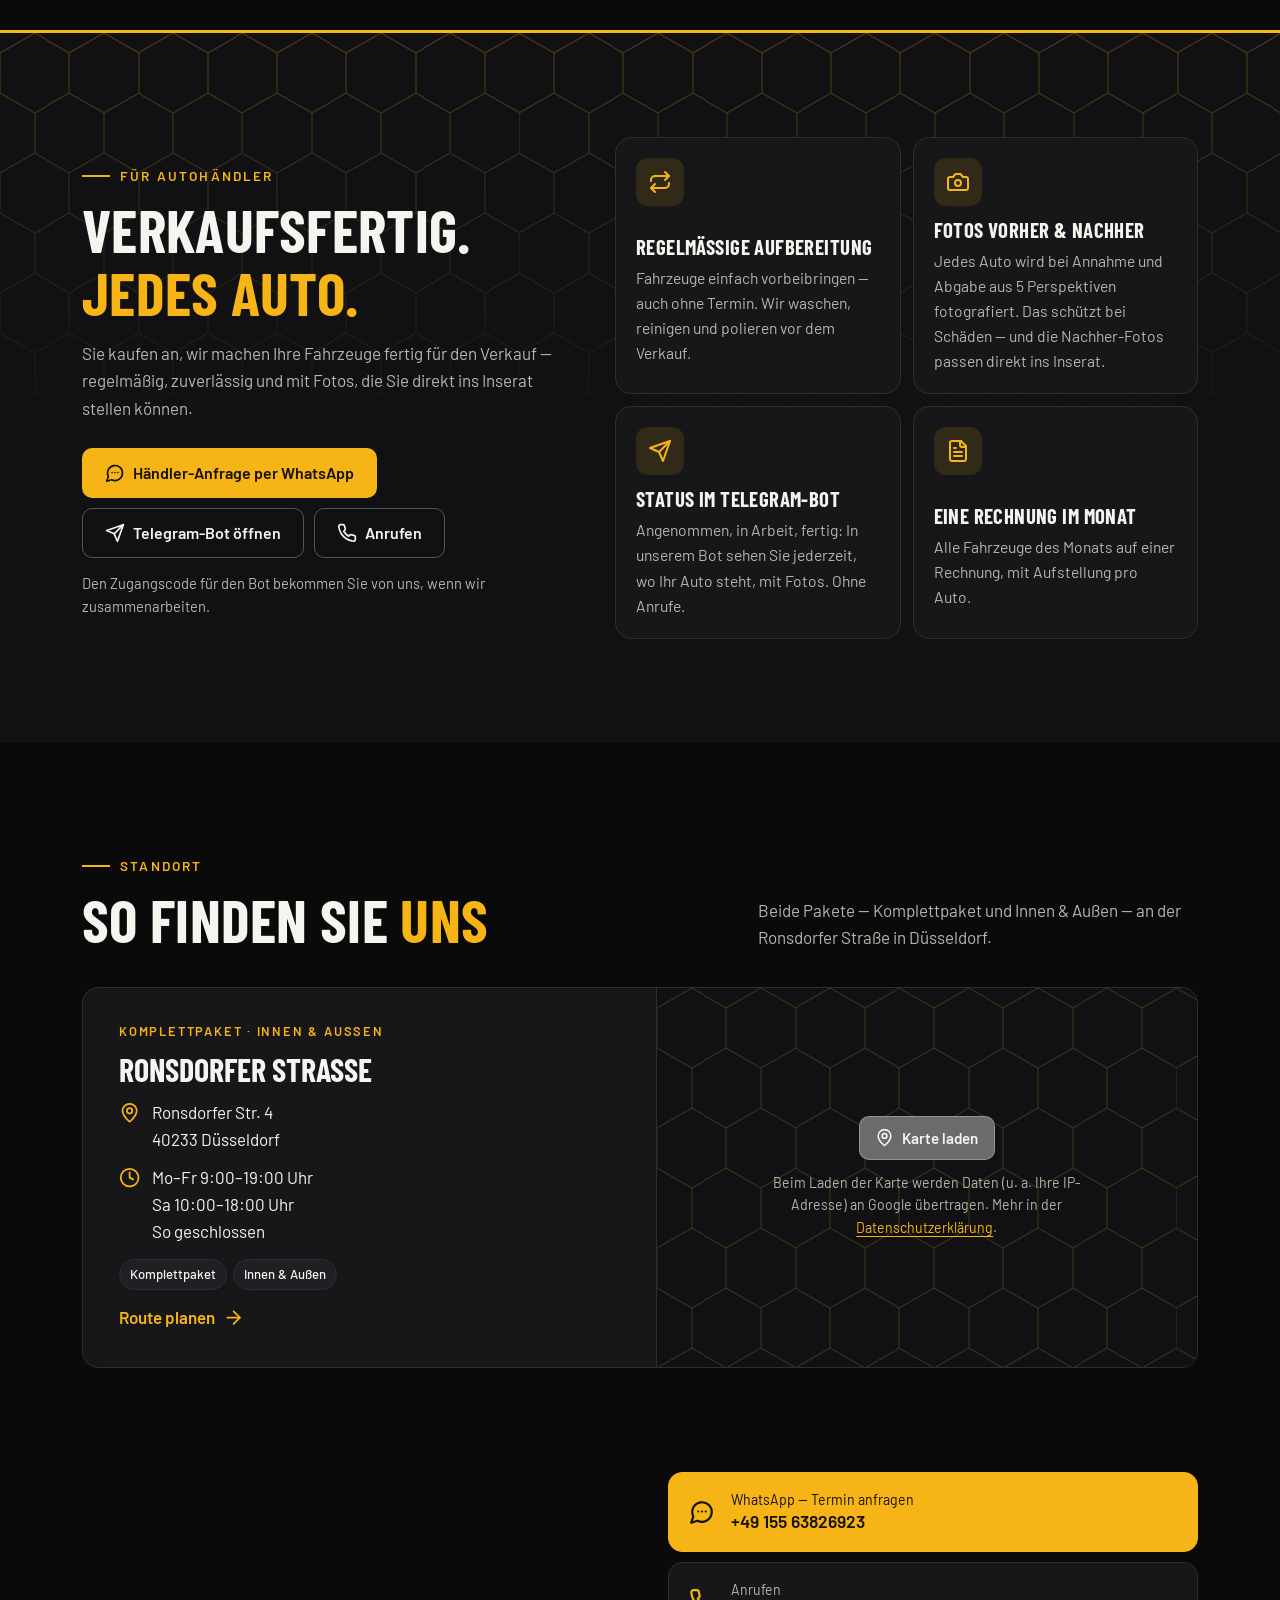
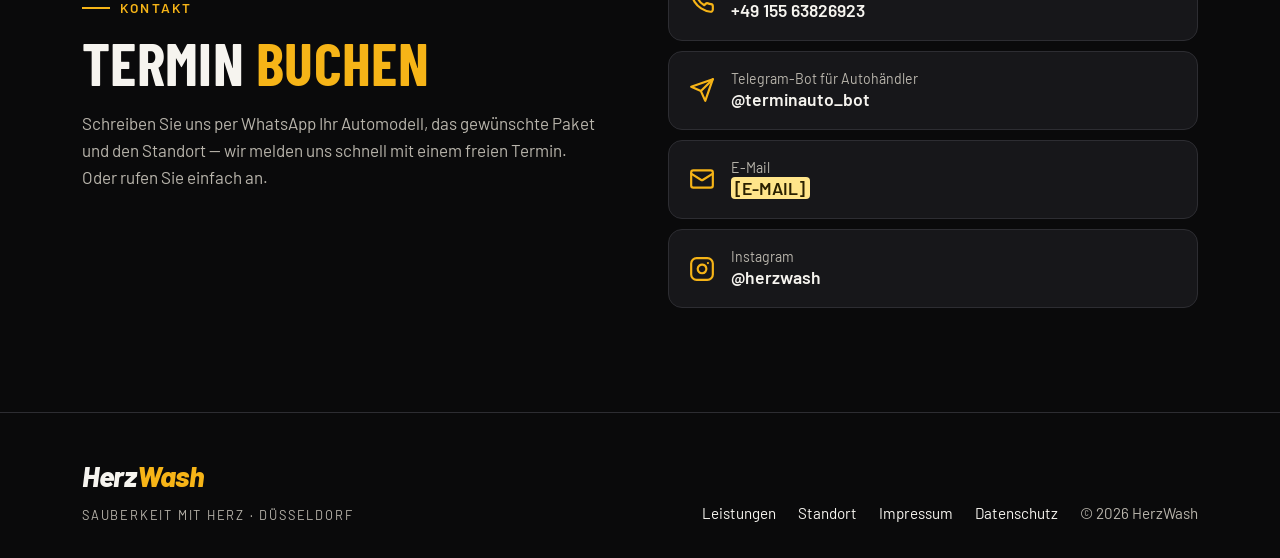
==== commit 87dfb478: "Innen & Außen: ab 70 EUR for private customers Co-Authored-By: Claude Opus 5.5 <noreply@anthropic.co" ====
--- a/index.html
+++ b/index.html
@@ -148,7 +148,7 @@
               <ul class="checks"><li>Staubsaugen</li><li>Scheiben innen</li><li>Kunststoffe und Armaturen abwischen</li></ul>
             </div>
           </div>
-          <div class="price"><span>ab</span><strong>[PREIS-INNEN-AUSSEN] €</strong></div>
+          <div class="price"><span>ab</span><strong>70 €</strong></div>
           <a class="btn btn-gold pkg-btn" href="https://wa.me/4915563826923?text=Hallo%20HerzWash%2C%20ich%20m%C3%B6chte%20das%20Paket%20%E2%80%9EInnen%20%26%20Au%C3%9Fen%E2%80%9C%20buchen.%20Meine%20W%C3%BCnsche%3A%20" target="_blank" rel="noopener"><svg class="icon"><use href="#i-chat"/></svg>Dieses Paket wählen</a>
         </article>
       </div>
